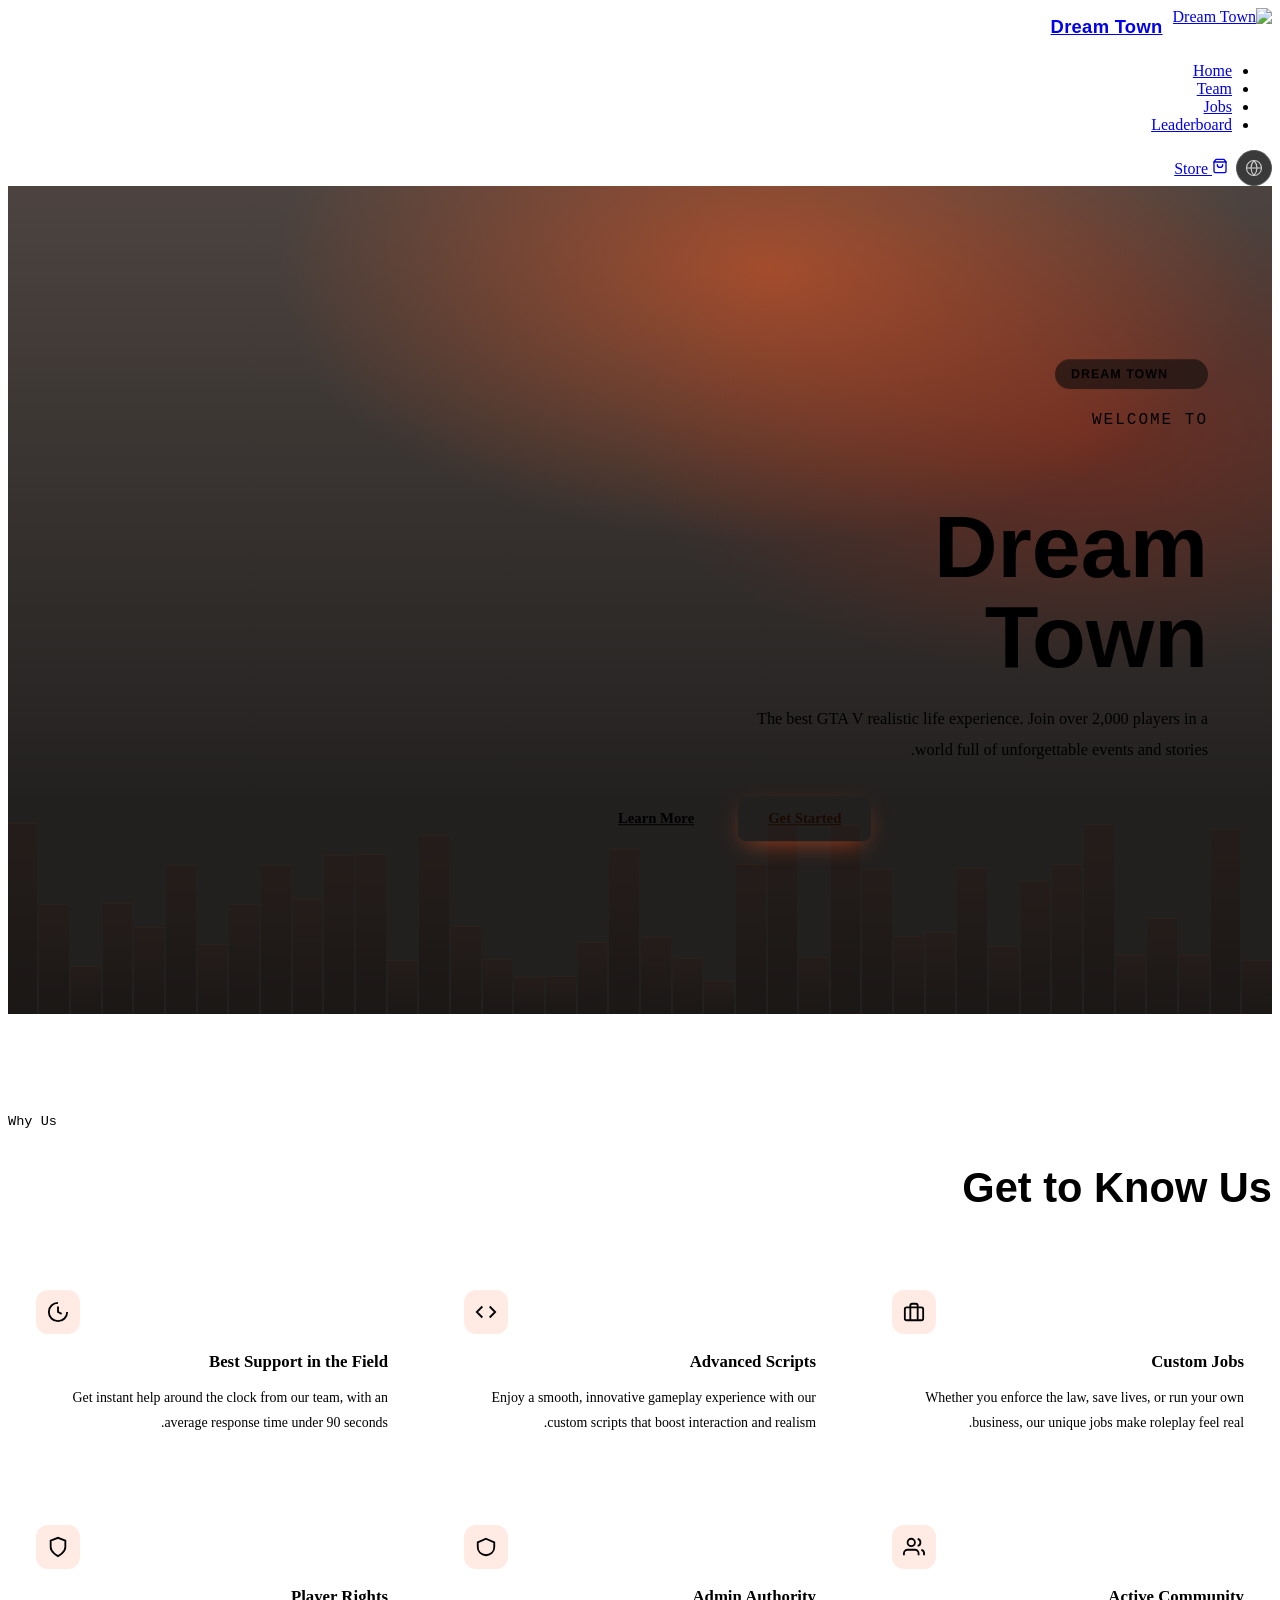
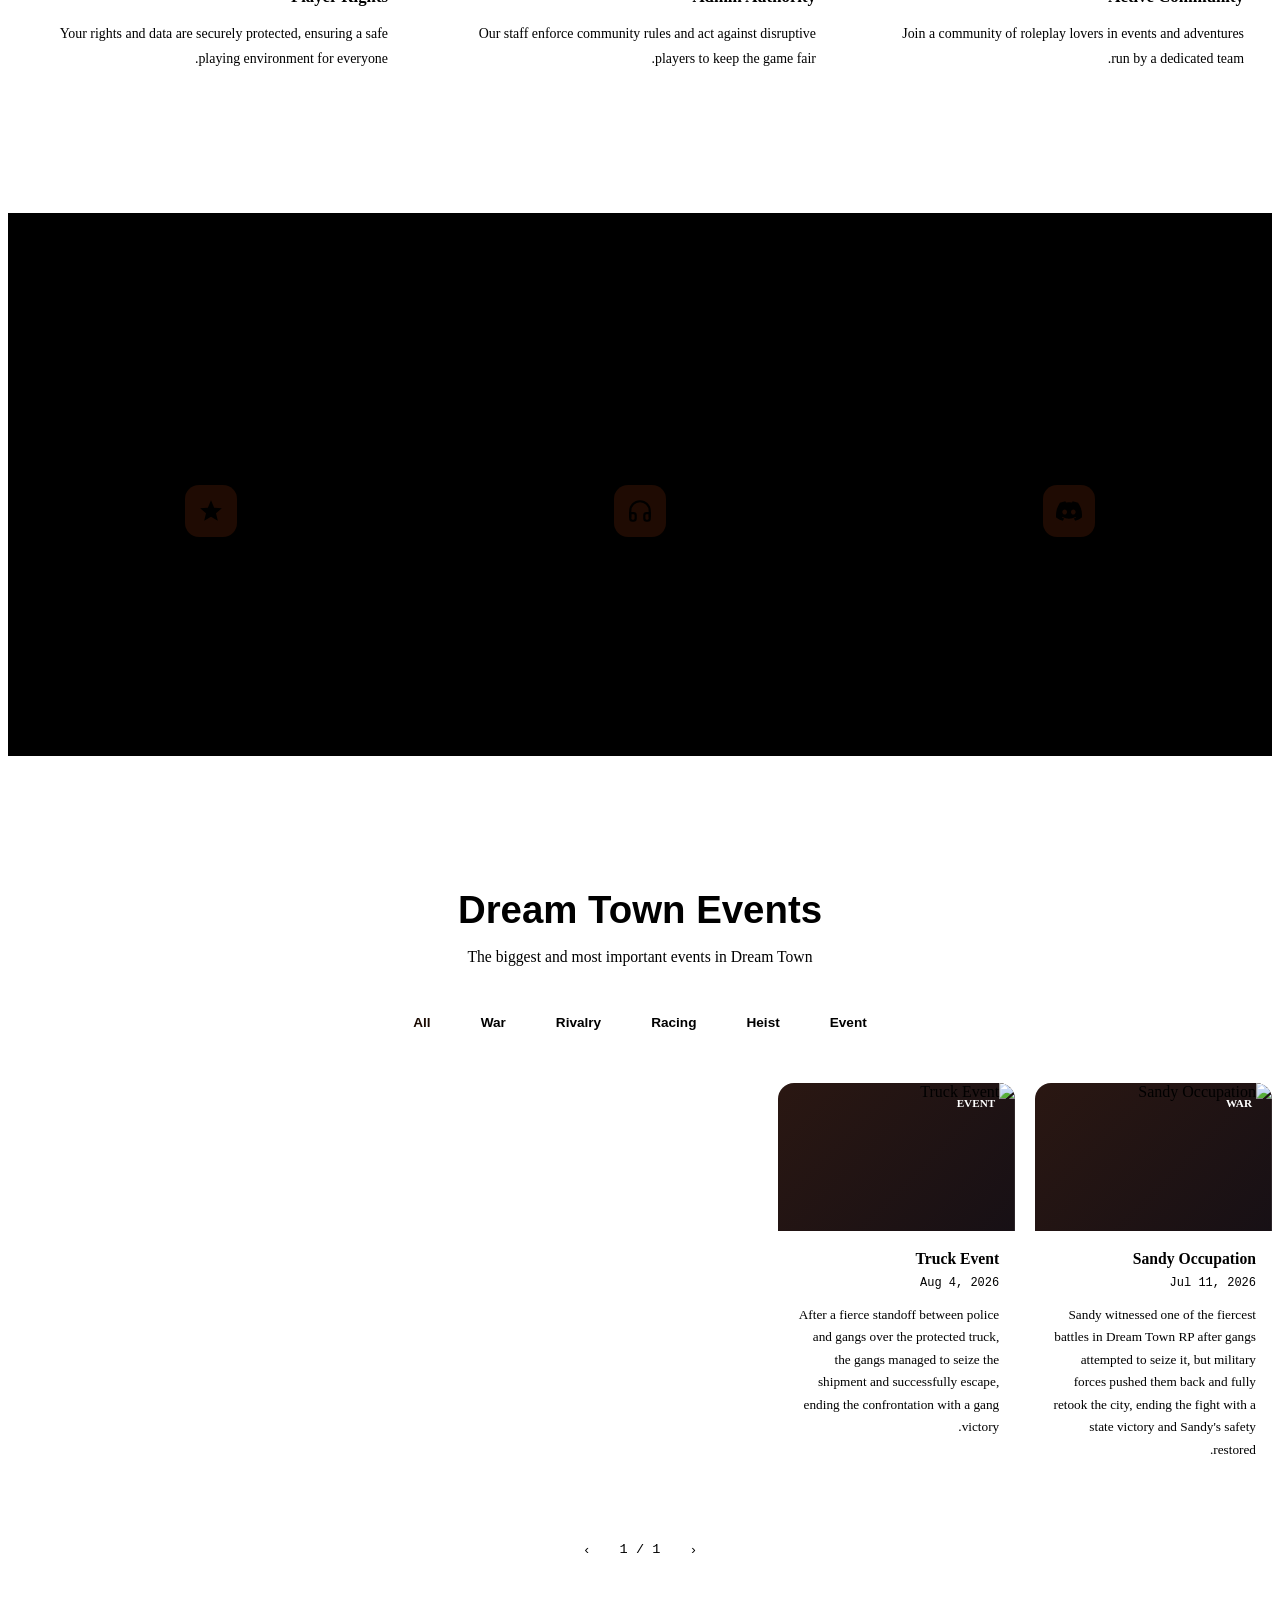
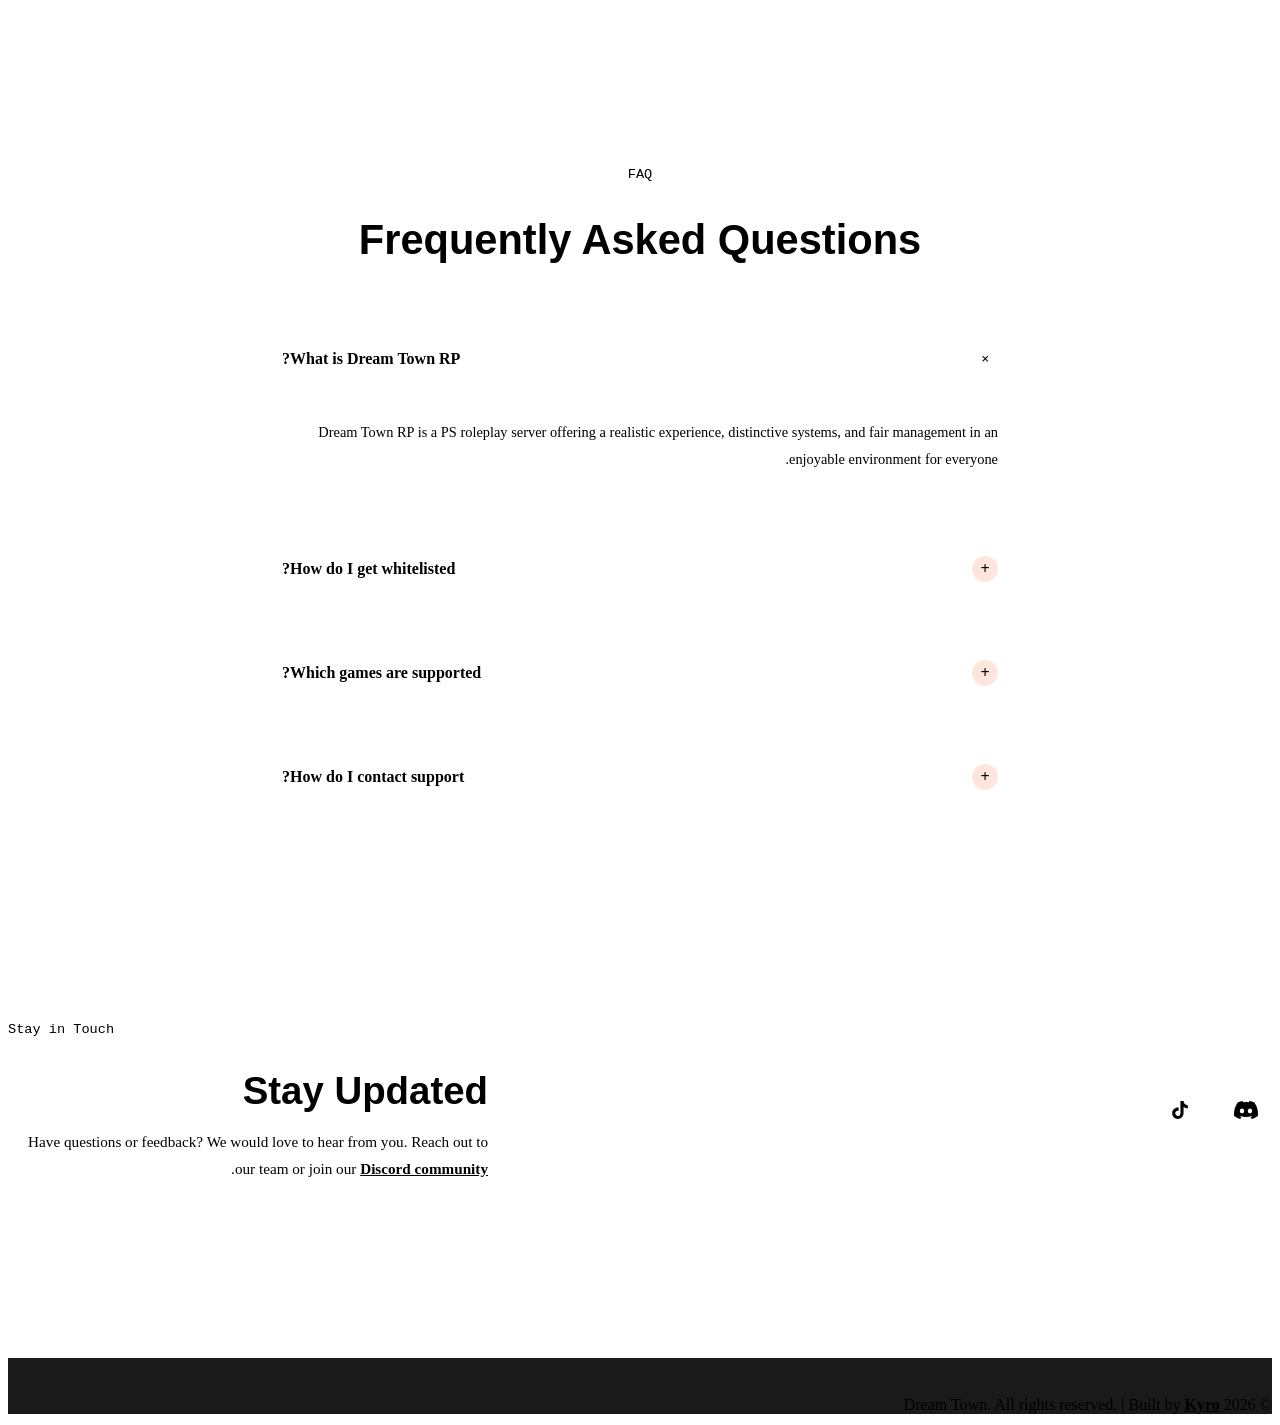
==== index.html @ d0bf4d75 "Update index.html" ====
<!DOCTYPE html>
<html lang="ar" dir="rtl">
<head>
<meta charset="UTF-8">
<meta name="viewport" content="width=device-width, initial-scale=1.0">
<title>Dream Town | دريم تاون</title>
<link rel="stylesheet" href="style.css">
<script src="lang.js" defer></script>
<style>
  /* hero */
  .hero{
    position:relative; min-height:92vh; overflow:hidden;
  }
  .hero-bg{
    position:absolute; inset:0; z-index:0;
    background:
      radial-gradient(ellipse 65% 55% at 60% 10%, rgba(255,90,31,0.5), transparent 60%),
      radial-gradient(ellipse 55% 45% at 85% 30%, rgba(179,34,10,0.4), transparent 65%),
      linear-gradient(180deg, rgba(26,15,10,0.78) 0%, rgba(10,8,7,0.9) 75%),
      url('https://files.catbox.moe/hsd6vq.jpeg');
    background-size:cover;
    background-position:center;
  }
  .hero-bg::after{
    content:''; position:absolute; inset:0;
    background:linear-gradient(180deg, transparent 35%, var(--void) 96%);
  }
  .skyline{
    position:absolute; bottom:0; left:0; right:0; height:220px; z-index:0;
    display:flex; align-items:flex-end; gap:2px; opacity:0.35;
  }
  .skyline i{
    display:block; width:30px;
    background:linear-gradient(180deg, #2a1712, #0e0906);
    border-top:1px solid rgba(255,140,66,0.2);
  }
  .navcta{display:flex; gap:8px; align-items:center; flex-shrink:0;}
  .icon-btn{
    width:34px; height:34px; border-radius:50%; border:1px solid #555;
    display:flex; align-items:center; justify-content:center; color:#ccc;
    background:#3a3a3a; flex-shrink:0;
  }
  .icon-btn svg{width:18px; height:18px;}
  .store-btn{white-space:nowrap; flex-shrink:0;}
  .store-btn svg{width:16px; height:16px;}


  .logo-img{display:flex; align-items:center; gap:10px;}
  .logo-img img{height:38px; width:auto; display:block;}
  .logo-text{
    font-family:'Baloo Bhaijaan 2', sans-serif; font-weight:800;
    font-size:1.15rem; color:var(--paper); letter-spacing:.3px; white-space:nowrap;
  }

  .hero .wrap{
    position:absolute; top:50%; left:0; right:0;
    transform:translateY(-50%);
    max-width:100%; margin:0;
    padding-right:5vw; padding-left:28px;
    z-index:2;
  }
  .hero-content{
    max-width:620px;
    text-align:right; margin-left:auto;
  }
  .hero-pill{
    display:inline-flex; align-items:center; gap:8px;
    background:rgba(23,18,16,0.7); border:1px solid var(--line); border-radius:999px;
    padding:7px 16px; margin-bottom:22px; backdrop-filter:blur(6px);
  }
  .hero-pill img{width:16px; height:16px; display:block;}
  .hero-pill span{
    font-family:'Baloo Bhaijaan 2', sans-serif; font-weight:800; font-size:.78rem;
    letter-spacing:1px; color:var(--paper);
  }
  .hero-welcome{
    font-family:'IBM Plex Mono', monospace; font-size:1rem; letter-spacing:2px;
    color:var(--mist); margin-bottom:8px; text-transform:uppercase;
  }
  .hero-title{
    font-family:'Baloo Bhaijaan 2', sans-serif; font-weight:800;
    font-size:clamp(3rem, 7vw, 5.5rem); line-height:1.02; margin-bottom:22px;
    color:var(--paper);
  }
  .hero-title span{color:var(--ember); display:block;}
  .subtitle{font-size:1.02rem; color:var(--mist); line-height:1.9; margin-bottom:30px; max-width:480px; margin-left:auto;}
  .hero-btns{display:flex; gap:14px; justify-content:flex-end;}
  .hero-btn-primary{
    background:var(--ember); color:#1a0a02; font-weight:800; font-size:.92rem;
    padding:14px 30px; border-radius:8px; transition:transform .2s, box-shadow .2s;
    box-shadow:0 8px 24px -8px rgba(255,90,31,0.6);
  }
  .hero-btn-primary:hover{transform:translateY(-2px);}
  .hero-btn-outline{
    border:1px solid var(--line); color:var(--paper); font-weight:700; font-size:.92rem;
    padding:14px 30px; border-radius:8px; transition:all .2s;
  }
  .hero-btn-outline:hover{border-color:var(--ember); color:var(--ember);}

  /* about us section */
  .about-section{padding:100px 0;}
  .about-eyebrow{
    display:flex; align-items:center; gap:10px; justify-content:flex-end;
    color:var(--ember); font-family:'IBM Plex Mono', monospace; font-size:.85rem;
    margin-bottom:14px;
  }
  .about-eyebrow::before{
    content:''; width:24px; height:1px; background:var(--ember);
  }
  .about-section h2{
    font-family:'Baloo Bhaijaan 2', sans-serif; font-weight:700;
    font-size:clamp(2rem, 4vw, 2.6rem); text-align:right; margin-bottom:50px;
  }
  .about-grid{
    display:grid; grid-template-columns:repeat(3, 1fr); gap:20px;
  }
  .about-card{
    background:var(--deep); border:1px solid var(--line); border-radius:16px;
    padding:28px; text-align:right; transition:transform .25s, border-color .25s;
  }
  .about-card:hover{transform:translateY(-6px); border-color:var(--ember);}
  .about-icon{
    width:44px; height:44px; border-radius:12px;
    background:rgba(255,90,31,0.12); color:var(--ember);
    display:flex; align-items:center; justify-content:center;
    margin-bottom:18px; margin-right:auto;
  }
  .about-icon svg{width:22px; height:22px;}
  .about-card h3{font-size:1.05rem; font-weight:700; margin-bottom:10px;}
  .about-card p{color:var(--mist); font-size:.87rem; line-height:1.8;}

  /* community section */
  .community-section{
    background:#000;
    padding:100px 0;
    text-align:center;
  }
  .community-section h2{
    font-family:'Baloo Bhaijaan 2', sans-serif; font-weight:700;
    font-size:clamp(1.8rem, 3.5vw, 2.4rem); margin-bottom:60px;
  }
  .community-grid{
    display:grid; grid-template-columns:repeat(3, 1fr); gap:24px;
  }
  .community-card{
    background:var(--deep); border:1px solid var(--line); border-radius:20px;
    padding:36px 24px; transition:transform .25s, border-color .25s;
  }
  .community-card:hover{transform:translateY(-6px); border-color:var(--ember);}
  .community-icon{
    width:52px; height:52px; margin:0 auto 18px;
    display:flex; align-items:center; justify-content:center;
    border-radius:14px; background:rgba(255,90,31,0.12);
    color:var(--ember);
  }
  .community-icon svg{width:26px; height:26px;}
  .community-num{
    font-family:'Baloo Bhaijaan 2', sans-serif; font-weight:800;
    font-size:2.2rem; color:var(--paper); margin-bottom:8px;
  }
  .community-label{color:var(--mist); font-size:.92rem;}

  /* events section */
  .events-section{padding:100px 0;}
  .events-head{text-align:center; max-width:600px; margin:0 auto 40px;}
  .events-head h2{
    font-family:'Baloo Bhaijaan 2', sans-serif; font-weight:700;
    font-size:clamp(1.8rem, 3.5vw, 2.4rem); margin-bottom:12px;
  }
  .events-head p{color:var(--mist); font-size:.98rem;}

  .filter-tabs{
    display:flex; justify-content:center; gap:10px; flex-wrap:wrap;
    margin-bottom:44px;
  }
  .filter-tab{
    padding:9px 20px; border-radius:999px; border:1px solid var(--line);
    background:transparent; color:var(--mist); font-size:.85rem; font-weight:600;
    cursor:pointer; transition:all .2s; font-family:'Tajawal',sans-serif;
  }
  .filter-tab:hover{border-color:var(--ember); color:var(--paper);}
  .filter-tab.active{
    background:linear-gradient(135deg,var(--ember),var(--gold));
    color:#1a0a02; border-color:transparent;
  }

  .events-grid{
    display:grid; grid-template-columns:repeat(auto-fill, minmax(220px,1fr));
    gap:20px;
  }
  .event-card{
    background:var(--deep); border:1px solid var(--line); border-radius:16px;
    overflow:hidden; transition:transform .25s, border-color .25s;
  }
  .event-card:hover{transform:translateY(-6px); border-color:var(--ember);}
  .event-media{
    position:relative; aspect-ratio:16/10;
    background:linear-gradient(135deg,#2a1712,#171015);
    background-size:cover; background-position:center;
    display:flex; align-items:center; justify-content:center;
    overflow:hidden;
  }
  .event-media img{width:100%; height:100%; object-fit:cover; display:block;}
  .event-media svg{width:42px; height:42px; color:rgba(255,140,66,0.5);}
  .event-badge{
    position:absolute; top:10px; right:10px; z-index:2;
    background:var(--ember); color:#fff; font-size:.7rem; font-weight:700;
    padding:4px 10px; border-radius:6px; text-transform:uppercase;
  }
  .event-body{padding:16px 16px 18px;}
  .event-title{font-size:.98rem; font-weight:700; margin-bottom:6px; line-height:1.5;}
  .event-date{
    font-family:'IBM Plex Mono', monospace; font-size:.75rem;
    color:var(--gold); margin-bottom:10px; display:block;
  }
  .event-desc{
    color:var(--mist); font-size:.83rem; line-height:1.7;
  }

  .events-pagination{
    display:flex; justify-content:center; align-items:center; gap:16px;
    margin-top:40px; color:var(--mist); font-family:'IBM Plex Mono',monospace; font-size:.85rem;
  }
  .page-btn{
    width:34px; height:34px; border-radius:50%; border:1px solid var(--line);
    background:transparent; color:var(--paper); cursor:pointer;
    display:flex; align-items:center; justify-content:center; transition:all .2s;
  }
  .page-btn:hover{border-color:var(--ember); color:var(--ember);}
  .page-btn:disabled{opacity:.35; cursor:default;}

  /* faq section */
  .faq-section{padding:100px 0;}
  .faq-head{text-align:center; margin-bottom:50px;}
  .faq-eyebrow{
    display:flex; align-items:center; gap:10px; justify-content:center;
    color:var(--ember); font-family:'IBM Plex Mono', monospace; font-size:.85rem;
    margin-bottom:14px;
  }
  .faq-eyebrow::before, .faq-eyebrow::after{
    content:''; width:24px; height:1px; background:var(--ember);
  }
  .faq-head h2{
    font-family:'Baloo Bhaijaan 2', sans-serif; font-weight:700;
    font-size:clamp(2rem, 4vw, 2.6rem);
  }
  .faq-list{max-width:760px; margin:0 auto; display:flex; flex-direction:column; gap:14px;}
  .faq-item{
    background:var(--deep); border:1px solid var(--line); border-radius:14px;
    overflow:hidden; transition:border-color .25s;
  }
  .faq-item.open{border-color:var(--ember);}
  .faq-question{
    display:flex; align-items:center; justify-content:space-between; gap:16px;
    padding:20px 22px; cursor:pointer; user-select:none;
  }
  .faq-question h3{font-size:1rem; font-weight:700; color:var(--paper);}
  .faq-toggle{
    width:26px; height:26px; border-radius:50%; flex-shrink:0;
    background:rgba(255,90,31,0.15); color:var(--ember);
    display:flex; align-items:center; justify-content:center;
    font-size:1rem; font-weight:700; transition:transform .25s, background .25s;
  }
  .faq-item.open .faq-toggle{background:var(--ember); color:#1a0a02; transform:rotate(45deg);}
  .faq-answer{
    max-height:0; overflow:hidden; transition:max-height .3s ease, padding .3s ease;
    padding:0 22px;
  }
  .faq-item.open .faq-answer{max-height:200px; padding:0 22px 22px;}
  .faq-answer p{color:var(--mist); font-size:.9rem; line-height:1.9;}

  /* stay updated section */
  .stay-section{padding:100px 0;}
  .stay-grid{
    display:flex; justify-content:space-between; align-items:center;
    gap:40px; flex-wrap:wrap;
  }
  .stay-icons{display:flex; gap:14px;}
  .stay-icons a{
    width:52px; height:52px; border-radius:14px; border:1px solid var(--line);
    background:var(--deep); display:flex; align-items:center; justify-content:center;
    color:var(--mist); transition:all .2s;
  }
  .stay-icons a:hover{border-color:var(--ember); color:var(--ember); background:rgba(255,90,31,0.08);}
  .stay-icons svg{width:24px; height:24px;}
  .stay-text{text-align:right; max-width:480px;}
  .stay-eyebrow{
    display:flex; align-items:center; gap:10px; justify-content:flex-end;
    color:var(--ember); font-family:'IBM Plex Mono', monospace; font-size:.85rem;
    margin-bottom:14px;
  }
  .stay-eyebrow::before{content:''; width:24px; height:1px; background:var(--ember);}
  .stay-text h2{
    font-family:'Baloo Bhaijaan 2', sans-serif; font-weight:700;
    font-size:clamp(1.9rem, 3.5vw, 2.4rem); margin-bottom:14px;
  }
  .stay-text p{color:var(--mist); font-size:.95rem; line-height:1.8;}
  .stay-text p a{color:var(--ember); font-weight:700;}

  /* footer override */
  footer{
    background:#1a1a1a;
    border-top:3px solid var(--ember);
    margin-top:60px;
  }
  .footer-top{justify-content:center;}

  @media (max-width:860px){
    .hero{min-height:80vh;}
    .hero-bg{background-position:center 25%; background-size:cover;}
    .hero .wrap{position:static; top:auto; transform:none; padding:130px 28px 40px;}
    .hero-content{text-align:center; margin:0 auto;}
    .hero-pill{margin-left:auto; margin-right:auto;}
    .hero-btns{justify-content:center; flex-wrap:wrap;}
    .subtitle{margin:0 auto 24px;}
    .about-grid{grid-template-columns:1fr;}
    .about-eyebrow, .about-section h2{justify-content:center; text-align:center;}
    .community-grid{grid-template-columns:1fr;}
    .events-grid{grid-template-columns:1fr 1fr;}
    .stay-grid{flex-direction:column-reverse; text-align:center;}
    .stay-text{text-align:center; max-width:100%;}
    .stay-eyebrow{justify-content:center;}
  }
</style>
</head>
<body>

<header>
  <nav>
    <a href="index.html" class="logo-img">
      <img src="https://files.catbox.moe/7yhvol.webp" alt="Dream Town" referrerpolicy="no-referrer">
      <span class="logo-text">Dream Town</span>
    </a>
    <ul class="navlinks">
      <li><a href="index.html" class="active" data-en="Home" data-ar="الرئيسية">Home</a></li>
      <li><a href="team.html" data-en="Team" data-ar="الفريق">Team</a></li>
      <li><a href="jobs.html" data-en="Jobs" data-ar="الوظائف">Jobs</a></li>
      <li><a href="leaderboard.html" data-en="Leaderboard" data-ar="المتصدرين">Leaderboard</a></li>
    </ul>
    <div class="navcta">
      <a class="icon-btn lang-toggle" href="#" aria-label="Language">
        <svg viewBox="0 0 24 24" fill="none" stroke="currentColor" stroke-width="1.5"><circle cx="12" cy="12" r="10"/><path d="M2 12h20"/><path d="M12 2a15.3 15.3 0 0 1 4 10 15.3 15.3 0 0 1-4 10 15.3 15.3 0 0 1-4-10 15.3 15.3 0 0 1 4-10Z"/></svg>
      </a>
      <a href="#" class="btn btn-primary store-btn">
        <svg viewBox="0 0 24 24" fill="none" stroke="currentColor" stroke-width="2" stroke-linecap="round" stroke-linejoin="round"><path d="M6 2 3 6v14a2 2 0 0 0 2 2h14a2 2 0 0 0 2-2V6l-3-4Z"/><path d="M3 6h18"/><path d="M16 10a4 4 0 0 1-8 0"/></svg>
        <span data-en="Store" data-ar="المتجر">Store</span>
      </a>
    </div>
  </nav>
</header>

<main>

  <!-- HERO -->
  <section class="hero">
    <div class="hero-bg"></div>
    <div class="skyline" id="skyline"></div>

    <div class="wrap">
      <div class="hero-content">

        <div class="hero-pill">
          <img src="https://files.catbox.moe/7yhvol.webp" alt="" referrerpolicy="no-referrer">
          <span>DREAM TOWN</span>
        </div>

        <div class="hero-welcome" data-en="Welcome to" data-ar="مرحباً بكم في">Welcome to</div>
        <h1 class="hero-title">Dream <span>Town</span></h1>

        <p class="subtitle" data-en="The best GTA V realistic life experience. Join over 2,000 players in a world full of unforgettable events and stories." data-ar="أفضل تجربة حياة واقعية GTA V، انضم لأكثر من 2000 لاعب في عالم مليء بالأحداث والقصص التي لا تُنسى.">The best GTA V realistic life experience. Join over 2,000 players in a world full of unforgettable events and stories.</p>

        <div class="hero-btns">
          <a href="https://discord.gg/dt-1" target="_blank" rel="noopener" class="hero-btn-primary" data-en="Get Started" data-ar="ابدأ الآن">Get Started</a>
          <a href="#about-us" class="hero-btn-outline" data-en="Learn More" data-ar="اعرف أكثر">Learn More</a>
        </div>
      </div>
    </div>
  </section>

  <!-- ABOUT US -->
  <section class="about-section" id="about-us">
    <div class="wrap">
      <div class="about-eyebrow" data-en="Why Us" data-ar="لماذا نحن">Why Us</div>
      <h2 data-en="Get to Know Us" data-ar="تعرف علينا">Get to Know Us</h2>

      <div class="about-grid">

        <div class="about-card">
          <div class="about-icon">
            <svg viewBox="0 0 24 24" fill="none" stroke="currentColor" stroke-width="2"><rect x="2" y="7" width="20" height="14" rx="2"/><path d="M16 21V5a2 2 0 0 0-2-2h-4a2 2 0 0 0-2 2v16"/></svg>
          </div>
          <h3 data-en="Custom Jobs" data-ar="وظائف مخصصة">Custom Jobs</h3>
          <p data-en="Whether you enforce the law, save lives, or run your own business, our unique jobs make roleplay feel real." data-ar="سواء كنت تطبق القانون أو تدير الأرواح أو تنفذ عملك، وظائفنا الفريدة تجعل لعب الأدوار حقيقيًا.">Whether you enforce the law, save lives, or run your own business, our unique jobs make roleplay feel real.</p>
        </div>

        <div class="about-card">
          <div class="about-icon">
            <svg viewBox="0 0 24 24" fill="none" stroke="currentColor" stroke-width="2"><polyline points="16 18 22 12 16 6"/><polyline points="8 6 2 12 8 18"/></svg>
          </div>
          <h3 data-en="Advanced Scripts" data-ar="سكربتات متقدمة">Advanced Scripts</h3>
          <p data-en="Enjoy a smooth, innovative gameplay experience with our custom scripts that boost interaction and realism." data-ar="استمتع بتجربة لعب سلسة ومبتكرة مع سكربتاتنا المخصصة التي تعزز التفاعل والواقعية.">Enjoy a smooth, innovative gameplay experience with our custom scripts that boost interaction and realism.</p>
        </div>

        <div class="about-card">
          <div class="about-icon">
            <svg viewBox="0 0 24 24" fill="none" stroke="currentColor" stroke-width="2"><path d="M12 2a10 10 0 1 0 10 10"/><path d="M12 6v6l4 2"/></svg>
          </div>
          <h3 data-en="Best Support in the Field" data-ar="أفضل دعم في المجال">Best Support in the Field</h3>
          <p data-en="Get instant help around the clock from our team, with an average response time under 90 seconds." data-ar="احصل على مساعدة فورية على مدار الساعة من فريقنا، مع استجابة خلال 90 ثانية.">Get instant help around the clock from our team, with an average response time under 90 seconds.</p>
        </div>

        <div class="about-card">
          <div class="about-icon">
            <svg viewBox="0 0 24 24" fill="none" stroke="currentColor" stroke-width="2"><path d="M17 21v-2a4 4 0 0 0-4-4H5a4 4 0 0 0-4 4v2"/><circle cx="9" cy="7" r="4"/><path d="M23 21v-2a4 4 0 0 0-3-3.87"/><path d="M16 3.13a4 4 0 0 1 0 7.75"/></svg>
          </div>
          <h3 data-en="Active Community" data-ar="مجتمع نشط">Active Community</h3>
          <p data-en="Join a community of roleplay lovers in events and adventures run by a dedicated team." data-ar="انضم لمجتمع من عشاق لعب الأدوار في فعاليات ومغامرات يديرها فريق متخصص.">Join a community of roleplay lovers in events and adventures run by a dedicated team.</p>
        </div>

        <div class="about-card">
          <div class="about-icon">
            <svg viewBox="0 0 24 24" fill="none" stroke="currentColor" stroke-width="2"><path d="M12 3l9 4v5c0 5-3.5 8.5-9 9-5.5-.5-9-4-9-9V7l9-4z"/></svg>
          </div>
          <h3 data-en="Admin Authority" data-ar="صلاحيات الإدارة">Admin Authority</h3>
          <p data-en="Our staff enforce community rules and act against disruptive players to keep the game fair." data-ar="يطبق المشرفون قواعد المجتمع ويحاربون اللاعبين المخلين لضمان بيئة لعب عادلة.">Our staff enforce community rules and act against disruptive players to keep the game fair.</p>
        </div>

        <div class="about-card">
          <div class="about-icon">
            <svg viewBox="0 0 24 24" fill="none" stroke="currentColor" stroke-width="2"><path d="M12 22s8-4 8-10V5l-8-3-8 3v7c0 6 8 10 8 10z"/></svg>
          </div>
          <h3 data-en="Player Rights" data-ar="حقوق اللاعبين">Player Rights</h3>
          <p data-en="Your rights and data are securely protected, ensuring a safe playing environment for everyone." data-ar="حقوقك ومعلوماتك محفوظة بشكل آمن، مما يضمن بيئة لعب آمنة للجميع.">Your rights and data are securely protected, ensuring a safe playing environment for everyone.</p>
        </div>

      </div>
    </div>
  </section>

  <!-- COMMUNITY -->
  <section class="community-section">
    <div class="wrap">
      <h2 data-en="Community" data-ar="المجتمع">Community</h2>
      <div class="community-grid">

        <div class="community-card">
          <div class="community-icon">
            <svg viewBox="0 0 127.14 96.36" fill="currentColor"><path d="M107.7,8.07A105.15,105.15,0,0,0,81.47,0a72.06,72.06,0,0,0-3.36,6.83A97.68,97.68,0,0,0,49,6.83,72.37,72.37,0,0,0,45.64,0,105.89,105.89,0,0,0,19.39,8.09C2.79,32.65-1.71,56.6.54,80.21a105.73,105.73,0,0,0,32.17,16.15,77.7,77.7,0,0,0,6.89-11.11,68.42,68.42,0,0,1-10.85-5.18c.91-.66,1.8-1.34,2.66-2a75.57,75.57,0,0,0,64.32,0c.87.71,1.76,1.39,2.66,2a68.68,68.68,0,0,1-10.87,5.19,77,77,0,0,0,6.89,11.1,105.25,105.25,0,0,0,32.19-16.14C129.24,52.24,122.9,28.61,107.7,8.07ZM42.45,65.69C36.18,65.69,31,60,31,53s5-12.74,11.43-12.74S54,46,53.89,53,48.84,65.69,42.45,65.69Zm42.24,0C78.41,65.69,73.25,60,73.25,53s5-12.74,11.44-12.74S96.23,46,96.12,53,91.08,65.69,84.69,65.69Z"/></svg>
          </div>
          <div class="community-num">2,341</div>
          <div class="community-label" data-en="Discord Members" data-ar="أعضاء ديسكورد">Discord Members</div>
        </div>

        <div class="community-card">
          <div class="community-icon">
            <svg viewBox="0 0 24 24" fill="none" stroke="currentColor" stroke-width="2"><path d="M3 18v-6a9 9 0 0 1 18 0v6"/><path d="M21 19a2 2 0 0 1-2 2h-1a2 2 0 0 1-2-2v-3a2 2 0 0 1 2-2h3zM3 19a2 2 0 0 0 2 2h1a2 2 0 0 0 2-2v-3a2 2 0 0 0-2-2H3z"/></svg>
          </div>
          <div class="community-num">24/7</div>
          <div class="community-label" data-en="Support" data-ar="دعم فني">Support</div>
        </div>

        <div class="community-card">
          <div class="community-icon">
            <svg viewBox="0 0 24 24" fill="currentColor"><path d="M12 2l2.9 6.9 7.1.6-5.4 4.6 1.7 7-6.3-3.9-6.3 3.9 1.7-7L2 9.5l7.1-.6L12 2z"/></svg>
          </div>
          <div class="community-num">+40</div>
          <div class="community-label" data-en="Features" data-ar="ميزة">Features</div>
        </div>

      </div>
    </div>
  </section>

  <!-- EVENTS -->
  <section class="events-section">
    <div class="wrap">

      <div class="events-head">
        <h2 data-en="Dream Town Events" data-ar="أحداث بلدة الأحلام">Dream Town Events</h2>
        <p data-en="The biggest and most important events in Dream Town" data-ar="أهم الأحداث و أكبرها في بلدة الأحلام">The biggest and most important events in Dream Town</p>
      </div>

      <div class="filter-tabs">
        <button class="filter-tab" data-filter="event">Event</button>
        <button class="filter-tab" data-filter="heist">Heist</button>
        <button class="filter-tab" data-filter="racing">Racing</button>
        <button class="filter-tab" data-filter="rivalry">Rivalry</button>
        <button class="filter-tab" data-filter="war">War</button>
        <button class="filter-tab active" data-filter="all" data-en="All" data-ar="الكل">All</button>
      </div>

      <div class="events-grid" id="eventsGrid">

        <!-- حدث: احتلال ساندي -->
        <div class="event-card" data-category="war">
          <div class="event-media">
            <span class="event-badge">War</span>
            <img src="https://files.catbox.moe/t46nv7.jpeg" alt="Sandy Occupation" referrerpolicy="no-referrer">
          </div>
          <div class="event-body">
            <div class="event-title" data-en="Sandy Occupation" data-ar="احتلال ساندي">Sandy Occupation</div>
            <span class="event-date">Jul 11, 2026</span>
            <p class="event-desc" data-en="Sandy witnessed one of the fiercest battles in Dream Town RP after gangs attempted to seize it, but military forces pushed them back and fully retook the city, ending the fight with a state victory and Sandy's safety restored." data-ar="شهدت ساندي واحدة من أقوى المعارك في دريم تاون RP بعد محاولة العصابات احتلالها، لكن قوات العسكر تصدت لهم وتمكنت من استعادة المدينة بالكامل، لتنتهي المعركة بانتصار الدولة وعودة الأمن إلى ساندي.">Sandy witnessed one of the fiercest battles in Dream Town RP after gangs attempted to seize it, but military forces pushed them back and fully retook the city, ending the fight with a state victory and Sandy's safety restored.</p>
          </div>
        </div>

        <!-- حدث: Truck Event -->
        <div class="event-card" data-category="event">
          <div class="event-media">
            <span class="event-badge">Event</span>
            <img src="https://files.catbox.moe/4ipo7n.jpeg" alt="Truck Event" referrerpolicy="no-referrer">
          </div>
          <div class="event-body">
            <div class="event-title">Truck Event</div>
            <span class="event-date">Aug 4, 2026</span>
            <p class="event-desc" data-en="After a fierce standoff between police and gangs over the protected truck, the gangs managed to seize the shipment and successfully escape, ending the confrontation with a gang victory." data-ar="بعد مواجهة قوية بين الشرطة والعصابات حول الشاحنة المحمية، تمكنت العصابات من السيطرة على الشحنة والنجاح في الهروب بها، لتنتهي المواجهة بانتصار العصابات.">After a fierce standoff between police and gangs over the protected truck, the gangs managed to seize the shipment and successfully escape, ending the confrontation with a gang victory.</p>
          </div>
        </div>

      </div>

      <div class="events-pagination">
        <button class="page-btn" id="prevPage">‹</button>
        <span id="pageLabel">1 / 1</span>
        <button class="page-btn" id="nextPage">›</button>
      </div>

    </div>
  </section>

  <!-- FAQ -->
  <section class="faq-section">
    <div class="wrap">
      <div class="faq-head">
        <div class="faq-eyebrow" data-en="FAQ" data-ar="الأسئلة الشائعة">FAQ</div>
        <h2 data-en="Frequently Asked Questions" data-ar="الأسئلة الشائعة">Frequently Asked Questions</h2>
      </div>

      <div class="faq-list" id="faqList">

        <div class="faq-item open">
          <div class="faq-question">
            <span class="faq-toggle">+</span>
            <h3 data-en="What is Dream Town RP?" data-ar="ما هو Dream Town RP؟">What is Dream Town RP?</h3>
          </div>
          <div class="faq-answer">
            <p data-en="Dream Town RP is a PS roleplay server offering a realistic experience, distinctive systems, and fair management in an enjoyable environment for everyone." data-ar="Dream Town RP هو سيرفر رول بلاي على سوني يقدم تجربة واقعية، أنظمة مميزة، وإدارة عادلة في بيئة ممتعة للجميع.">Dream Town RP is a PS roleplay server offering a realistic experience, distinctive systems, and fair management in an enjoyable environment for everyone.</p>
          </div>
        </div>

        <div class="faq-item">
          <div class="faq-question">
            <span class="faq-toggle">+</span>
            <h3 data-en="How do I get whitelisted?" data-ar="كيف أحصل على القائمة البيضاء؟">How do I get whitelisted?</h3>
          </div>
          <div class="faq-answer">
            <p data-en="Join the server from the Discord icon above, go to the Room ID channel, and post your PS ID. Our team will review your request and grant access once approved." data-ar="تدخل السيرفر من علامة الديسكورد في الأعلى، ثم تذهب إلى روم ID، ثم تكتب الآيدي الخاص بك في السوني. سيراجع فريقنا طلبك ويمنحك الوصول بعد الموافقة.">Join the server from the Discord icon above, go to the Room ID channel, and post your PS ID. Our team will review your request and grant access once approved.</p>
          </div>
        </div>

        <div class="faq-item">
          <div class="faq-question">
            <span class="faq-toggle">+</span>
            <h3 data-en="Which games are supported?" data-ar="ما الألعاب المدعومة؟">Which games are supported?</h3>
          </div>
          <div class="faq-answer">
            <p data-en="We currently support GTA V (Enhanced Edition)." data-ar="ندعم حاليًا GTA V (النسخة المحسنة).">We currently support GTA V (Enhanced Edition).</p>
          </div>
        </div>

        <div class="faq-item">
          <div class="faq-question">
            <span class="faq-toggle">+</span>
            <h3 data-en="How do I contact support?" data-ar="كيف أتواصل مع الدعم؟">How do I contact support?</h3>
          </div>
          <div class="faq-answer">
            <p data-en="The fastest way to reach us is through our Discord server. Our support team is available around the clock and usually responds within 90 seconds." data-ar="أسرع طريقة للوصول إلينا هي عبر سيرفر Discord. فريق الدعم متاح على مدار الساعة ويستجيب عادة خلال 90 ثانية.">The fastest way to reach us is through our Discord server. Our support team is available around the clock and usually responds within 90 seconds.</p>
          </div>
        </div>

      </div>
    </div>
  </section>

  <!-- STAY UPDATED -->
  <section class="stay-section">
    <div class="wrap">
      <div class="stay-grid">

        <div class="stay-icons">
          <a href="https://discord.gg/dt-1" target="_blank" rel="noopener" aria-label="Discord">
            <svg viewBox="0 0 127.14 96.36" fill="currentColor"><path d="M107.7,8.07A105.15,105.15,0,0,0,81.47,0a72.06,72.06,0,0,0-3.36,6.83A97.68,97.68,0,0,0,49,6.83,72.37,72.37,0,0,0,45.64,0,105.89,105.89,0,0,0,19.39,8.09C2.79,32.65-1.71,56.6.54,80.21a105.73,105.73,0,0,0,32.17,16.15,77.7,77.7,0,0,0,6.89-11.11,68.42,68.42,0,0,1-10.85-5.18c.91-.66,1.8-1.34,2.66-2a75.57,75.57,0,0,0,64.32,0c.87.71,1.76,1.39,2.66,2a68.68,68.68,0,0,1-10.87,5.19,77,77,0,0,0,6.89,11.1,105.25,105.25,0,0,0,32.19-16.14C129.24,52.24,122.9,28.61,107.7,8.07ZM42.45,65.69C36.18,65.69,31,60,31,53s5-12.74,11.43-12.74S54,46,53.89,53,48.84,65.69,42.45,65.69Zm42.24,0C78.41,65.69,73.25,60,73.25,53s5-12.74,11.44-12.74S96.23,46,96.12,53,91.08,65.69,84.69,65.69Z"/></svg>
          </a>
          <a href="https://www.tiktok.com/@dt_rp2?_r=1&_t=ZS-988Wy7lVufl" target="_blank" rel="noopener" aria-label="TikTok">
            <svg viewBox="0 0 24 24" fill="currentColor"><path d="M16.6 5.82s.51.5 0 0A4.278 4.278 0 0 1 15.54 3h-3.09v12.4a2.592 2.592 0 0 1-2.59 2.5c-1.42 0-2.6-1.16-2.6-2.6 0-1.72 1.66-3.01 3.37-2.48V9.66c-3.45-.46-6.47 2.22-6.47 5.64 0 3.33 2.76 5.7 5.69 5.7 3.14 0 5.69-2.55 5.69-5.7V9.01a7.35 7.35 0 0 0 4.3 1.38V7.3s-1.88.09-3.24-1.48z"/></svg>
          </a>
        </div>

        <div class="stay-text">
          <div class="stay-eyebrow" data-en="Stay in Touch" data-ar="ابقَ على تواصل">Stay in Touch</div>
          <h2 data-en="Stay Updated" data-ar="ابقَ على اطلاع">Stay Updated</h2>
          <p data-en-html='Have questions or feedback? We would love to hear from you. Reach out to our team or join our <a href="https://discord.gg/dt-1" target="_blank" rel="noopener">Discord community</a>.' data-ar-html='لديك أسئلة أو ملاحظات؟ يسعدنا سماعك. تواصل مع فريقنا أو انضم إلى <a href="https://discord.gg/dt-1" target="_blank" rel="noopener">مجتمع Discord</a>.'>Have questions or feedback? We would love to hear from you. Reach out to our team or join our <a href="https://discord.gg/dt-1" target="_blank" rel="noopener">Discord community</a>.</p>
        </div>

      </div>
    </div>
  </section>

</main>

<footer>
  <div class="wrap">
    <div class="footer-top">
      <a href="index.html" class="logo-img"><img src="https://files.catbox.moe/zom6x4.webp" alt=""></a>
    </div>
    <div class="footer-bottom" data-en-html='© 2026 Dream Town. All rights reserved. | Built by <a href="https://discord.com/users/1443335432036155532" target="_blank" rel="noopener" style="color:var(--ember); font-weight:700;">Kyro</a>' data-ar-html='© 2026 Dream Town. جميع الحقوق محفوظة | تم الإنشاء بواسطة <a href="https://discord.com/users/1443335432036155532" target="_blank" rel="noopener" style="color:var(--ember); font-weight:700;">Kyro</a>'>© 2026 Dream Town. All rights reserved. | Built by <a href="https://discord.com/users/1443335432036155532" target="_blank" rel="noopener" style="color:var(--ember); font-weight:700;">Kyro</a></div>
  </div>
</footer>

<script>
  const skyline = document.getElementById('skyline');
  for(let i=0;i<40;i++){
    const bar = document.createElement('i');
    bar.style.height = (30 + Math.random()*160) + 'px';
    skyline.appendChild(bar);
  }

  // فلترة الأحداث حسب الفئة
  const filterTabs = document.querySelectorAll('.filter-tab');
  const eventCards = document.querySelectorAll('#eventsGrid .event-card');

  filterTabs.forEach(tab => {
    tab.addEventListener('click', () => {
      filterTabs.forEach(t => t.classList.remove('active'));
      tab.classList.add('active');
      const filter = tab.dataset.filter;

      eventCards.forEach(card => {
        if(filter === 'all' || card.dataset.category === filter){
          card.style.display = '';
        } else {
          card.style.display = 'none';
        }
      });
    });
  });

  // أكورديون الأسئلة الشائعة
  const faqItems = document.querySelectorAll('#faqList .faq-item');
  faqItems.forEach(item => {
    item.querySelector('.faq-question').addEventListener('click', () => {
      const isOpen = item.classList.contains('open');
      faqItems.forEach(i => i.classList.remove('open'));
      if(!isOpen) item.classList.add('open');
    });
  });
</script>

</body>
</html>
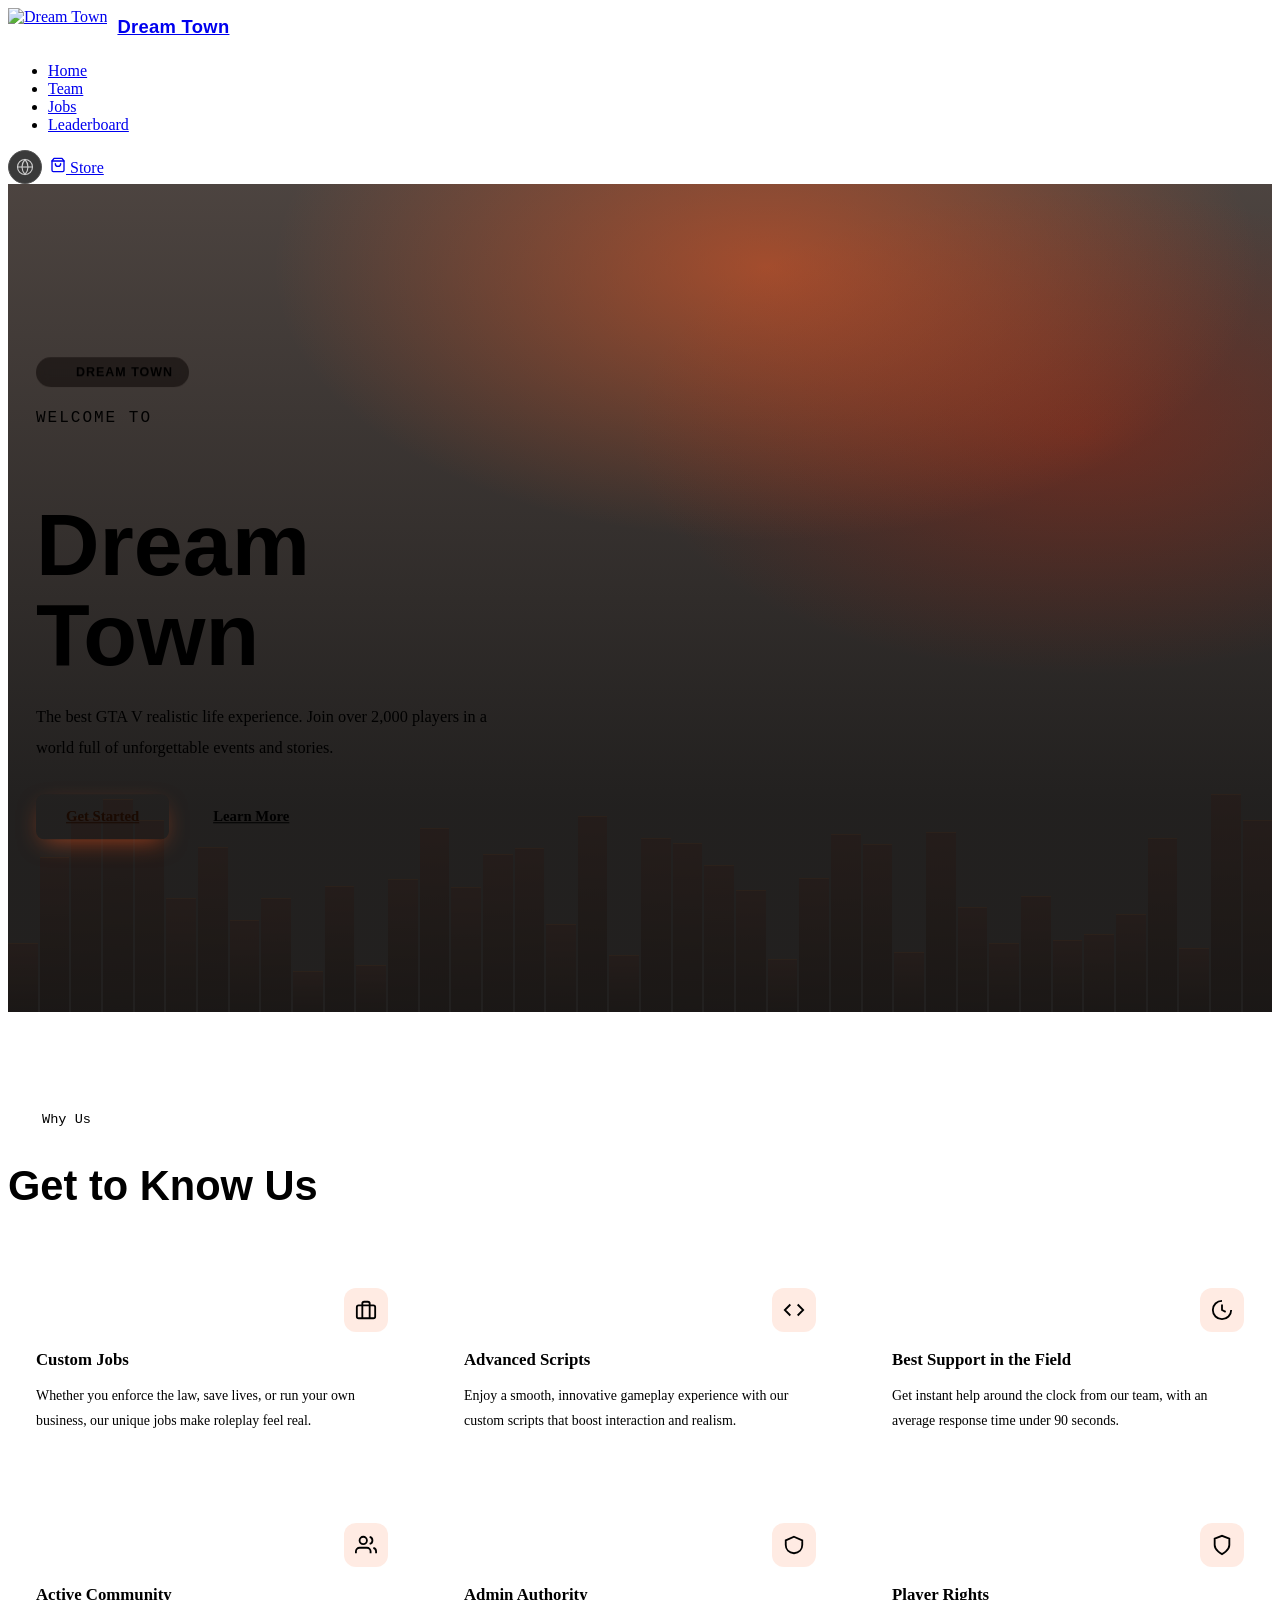
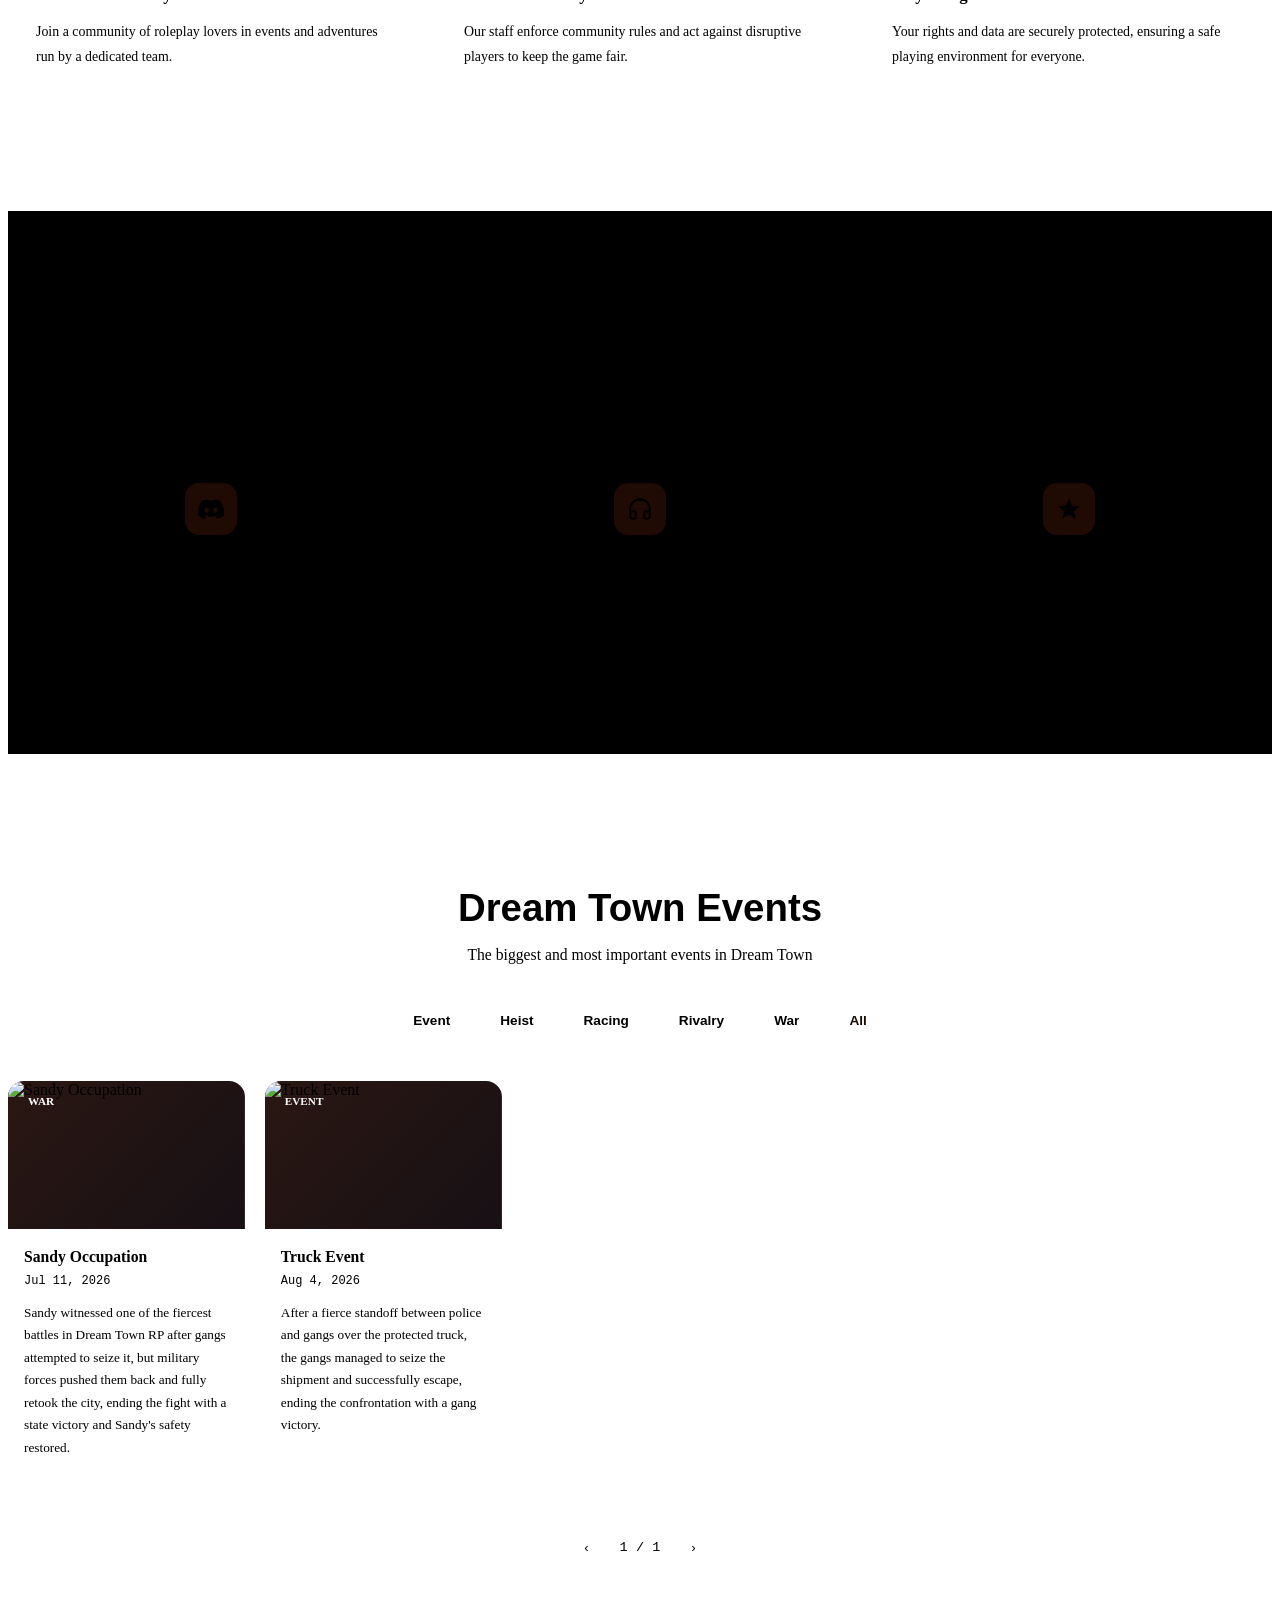
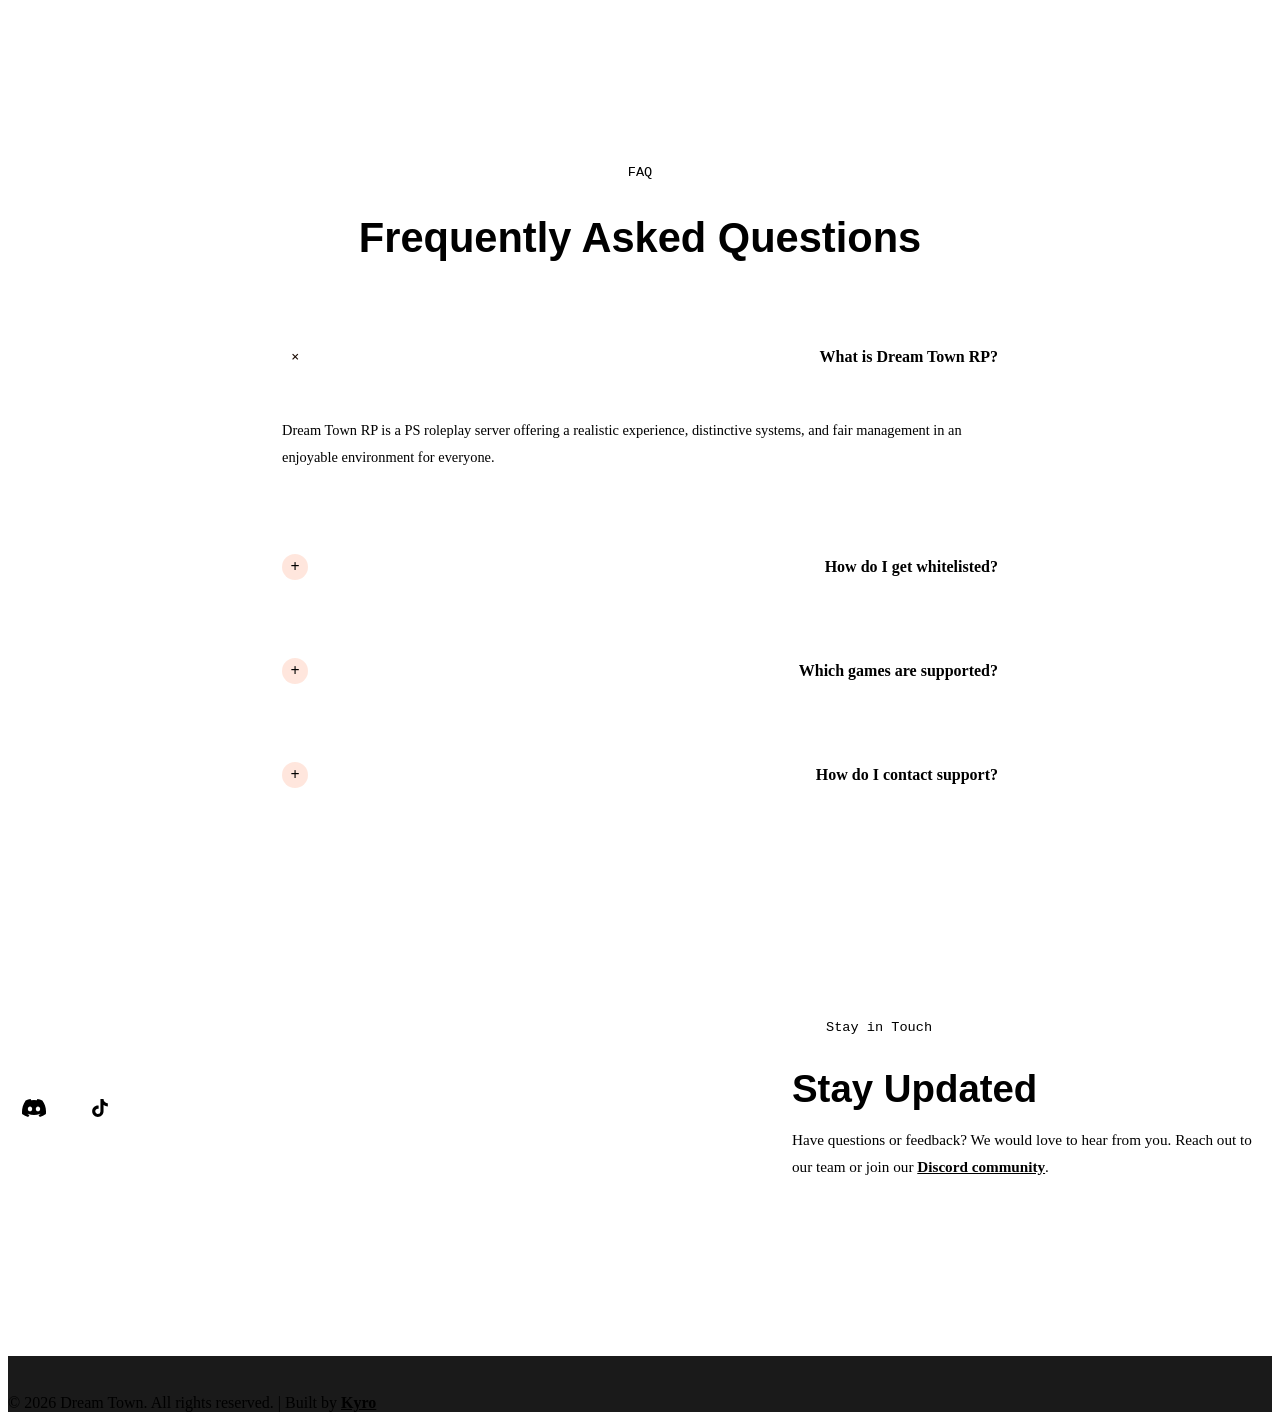
==== commit b076d73e: "Update index.html" ====
--- a/index.html
+++ b/index.html
@@ -1,5 +1,5 @@
 <!DOCTYPE html>
-<html lang="ar" dir="rtl">
+<html lang="ar" dir="rtl" data-title-en="Dream Town | RP Server" data-title-ar="Dream Town | دريم تاون">
 <head>
 <meta charset="UTF-8">
 <meta name="viewport" content="width=device-width, initial-scale=1.0">
@@ -38,7 +38,7 @@
   .icon-btn{
     width:34px; height:34px; border-radius:50%; border:1px solid #555;
     display:flex; align-items:center; justify-content:center; color:#ccc;
-    background:#3a3a3a; flex-shrink:0;
+    background:#3a3a3a; flex-shrink:0; cursor:pointer;
   }
   .icon-btn svg{width:18px; height:18px;}
   .store-btn{white-space:nowrap; flex-shrink:0;}
@@ -63,6 +63,7 @@
     max-width:620px;
     text-align:right; margin-left:auto;
   }
+  html[dir="ltr"] .hero-content{text-align:left; margin-left:0; margin-right:auto;}
   .hero-pill{
     display:inline-flex; align-items:center; gap:8px;
     background:rgba(23,18,16,0.7); border:1px solid var(--line); border-radius:999px;
@@ -84,7 +85,9 @@
   }
   .hero-title span{color:var(--ember); display:block;}
   .subtitle{font-size:1.02rem; color:var(--mist); line-height:1.9; margin-bottom:30px; max-width:480px; margin-left:auto;}
+  html[dir="ltr"] .subtitle{margin-left:0; margin-right:auto;}
   .hero-btns{display:flex; gap:14px; justify-content:flex-end;}
+  html[dir="ltr"] .hero-btns{justify-content:flex-start;}
   .hero-btn-primary{
     background:var(--ember); color:#1a0a02; font-weight:800; font-size:.92rem;
     padding:14px 30px; border-radius:8px; transition:transform .2s, box-shadow .2s;
@@ -104,6 +107,7 @@
     color:var(--ember); font-family:'IBM Plex Mono', monospace; font-size:.85rem;
     margin-bottom:14px;
   }
+  html[dir="ltr"] .about-eyebrow{justify-content:flex-start;}
   .about-eyebrow::before{
     content:''; width:24px; height:1px; background:var(--ember);
   }
@@ -111,6 +115,7 @@
     font-family:'Baloo Bhaijaan 2', sans-serif; font-weight:700;
     font-size:clamp(2rem, 4vw, 2.6rem); text-align:right; margin-bottom:50px;
   }
+  html[dir="ltr"] .about-section h2{text-align:left;}
   .about-grid{
     display:grid; grid-template-columns:repeat(3, 1fr); gap:20px;
   }
@@ -118,6 +123,7 @@
     background:var(--deep); border:1px solid var(--line); border-radius:16px;
     padding:28px; text-align:right; transition:transform .25s, border-color .25s;
   }
+  html[dir="ltr"] .about-card{text-align:left;}
   .about-card:hover{transform:translateY(-6px); border-color:var(--ember);}
   .about-icon{
     width:44px; height:44px; border-radius:12px;
@@ -125,6 +131,7 @@
     display:flex; align-items:center; justify-content:center;
     margin-bottom:18px; margin-right:auto;
   }
+  html[dir="ltr"] .about-icon{margin-right:0; margin-left:auto;}
   .about-icon svg{width:22px; height:22px;}
   .about-card h3{font-size:1.05rem; font-weight:700; margin-bottom:10px;}
   .about-card p{color:var(--mist); font-size:.87rem; line-height:1.8;}
@@ -207,6 +214,7 @@
     background:var(--ember); color:#fff; font-size:.7rem; font-weight:700;
     padding:4px 10px; border-radius:6px; text-transform:uppercase;
   }
+  html[dir="ltr"] .event-badge{right:auto; left:10px;}
   .event-body{padding:16px 16px 18px;}
   .event-title{font-size:.98rem; font-weight:700; margin-bottom:6px; line-height:1.5;}
   .event-date{
@@ -284,11 +292,13 @@
   .stay-icons a:hover{border-color:var(--ember); color:var(--ember); background:rgba(255,90,31,0.08);}
   .stay-icons svg{width:24px; height:24px;}
   .stay-text{text-align:right; max-width:480px;}
+  html[dir="ltr"] .stay-text{text-align:left;}
   .stay-eyebrow{
     display:flex; align-items:center; gap:10px; justify-content:flex-end;
     color:var(--ember); font-family:'IBM Plex Mono', monospace; font-size:.85rem;
     margin-bottom:14px;
   }
+  html[dir="ltr"] .stay-eyebrow{justify-content:flex-start;}
   .stay-eyebrow::before{content:''; width:24px; height:1px; background:var(--ember);}
   .stay-text h2{
     font-family:'Baloo Bhaijaan 2', sans-serif; font-weight:700;
@@ -338,9 +348,9 @@
       <li><a href="leaderboard.html" data-en="Leaderboard" data-ar="المتصدرين">Leaderboard</a></li>
     </ul>
     <div class="navcta">
-      <a class="icon-btn lang-toggle" href="#" aria-label="Language">
+      <button type="button" class="icon-btn lang-toggle" aria-label="Language">
         <svg viewBox="0 0 24 24" fill="none" stroke="currentColor" stroke-width="1.5"><circle cx="12" cy="12" r="10"/><path d="M2 12h20"/><path d="M12 2a15.3 15.3 0 0 1 4 10 15.3 15.3 0 0 1-4 10 15.3 15.3 0 0 1-4-10 15.3 15.3 0 0 1 4-10Z"/></svg>
-      </a>
+      </button>
       <a href="#" class="btn btn-primary store-btn">
         <svg viewBox="0 0 24 24" fill="none" stroke="currentColor" stroke-width="2" stroke-linecap="round" stroke-linejoin="round"><path d="M6 2 3 6v14a2 2 0 0 0 2 2h14a2 2 0 0 0 2-2V6l-3-4Z"/><path d="M3 6h18"/><path d="M16 10a4 4 0 0 1-8 0"/></svg>
         <span data-en="Store" data-ar="المتجر">Store</span>
@@ -481,11 +491,11 @@
       </div>
 
       <div class="filter-tabs">
-        <button class="filter-tab" data-filter="event">Event</button>
-        <button class="filter-tab" data-filter="heist">Heist</button>
-        <button class="filter-tab" data-filter="racing">Racing</button>
-        <button class="filter-tab" data-filter="rivalry">Rivalry</button>
-        <button class="filter-tab" data-filter="war">War</button>
+        <button class="filter-tab" data-filter="event" data-en="Event" data-ar="حدث">Event</button>
+        <button class="filter-tab" data-filter="heist" data-en="Heist" data-ar="سرقة">Heist</button>
+        <button class="filter-tab" data-filter="racing" data-en="Racing" data-ar="سباق">Racing</button>
+        <button class="filter-tab" data-filter="rivalry" data-en="Rivalry" data-ar="عداوة">Rivalry</button>
+        <button class="filter-tab" data-filter="war" data-en="War" data-ar="حرب">War</button>
         <button class="filter-tab active" data-filter="all" data-en="All" data-ar="الكل">All</button>
       </div>
 
@@ -494,7 +504,7 @@
         <!-- حدث: احتلال ساندي -->
         <div class="event-card" data-category="war">
           <div class="event-media">
-            <span class="event-badge">War</span>
+            <span class="event-badge" data-en="War" data-ar="حرب">War</span>
             <img src="https://files.catbox.moe/t46nv7.jpeg" alt="Sandy Occupation" referrerpolicy="no-referrer">
           </div>
           <div class="event-body">
@@ -507,7 +517,7 @@
         <!-- حدث: Truck Event -->
         <div class="event-card" data-category="event">
           <div class="event-media">
-            <span class="event-badge">Event</span>
+            <span class="event-badge" data-en="Event" data-ar="حدث">Event</span>
             <img src="https://files.catbox.moe/4ipo7n.jpeg" alt="Truck Event" referrerpolicy="no-referrer">
           </div>
           <div class="event-body">
@@ -621,36 +631,29 @@
   const skyline = document.getElementById('skyline');
   for(let i=0;i<40;i++){
     const bar = document.createElement('i');
-    bar.style.height = (30 + Math.random()*160) + 'px';
+    bar.style.height = (30 + Math.random()*190) + 'px';
     skyline.appendChild(bar);
   }
 
-  // فلترة الأحداث حسب الفئة
-  const filterTabs = document.querySelectorAll('.filter-tab');
-  const eventCards = document.querySelectorAll('#eventsGrid .event-card');
-
-  filterTabs.forEach(tab => {
-    tab.addEventListener('click', () => {
-      filterTabs.forEach(t => t.classList.remove('active'));
+  // events filter tabs
+  const tabs = document.querySelectorAll('.filter-tab');
+  const cards = document.querySelectorAll('.event-card');
+  tabs.forEach(tab=>{
+    tab.addEventListener('click', ()=>{
+      tabs.forEach(t=>t.classList.remove('active'));
       tab.classList.add('active');
       const filter = tab.dataset.filter;
-
-      eventCards.forEach(card => {
-        if(filter === 'all' || card.dataset.category === filter){
-          card.style.display = '';
-        } else {
-          card.style.display = 'none';
-        }
+      cards.forEach(card=>{
+        card.style.display = (filter==='all' || card.dataset.category===filter) ? '' : 'none';
       });
     });
   });
 
-  // أكورديون الأسئلة الشائعة
-  const faqItems = document.querySelectorAll('#faqList .faq-item');
-  faqItems.forEach(item => {
-    item.querySelector('.faq-question').addEventListener('click', () => {
+  // faq accordion
+  document.querySelectorAll('.faq-item').forEach(item=>{
+    item.querySelector('.faq-question').addEventListener('click', ()=>{
       const isOpen = item.classList.contains('open');
-      faqItems.forEach(i => i.classList.remove('open'));
+      document.querySelectorAll('.faq-item').forEach(i=>i.classList.remove('open'));
       if(!isOpen) item.classList.add('open');
     });
   });
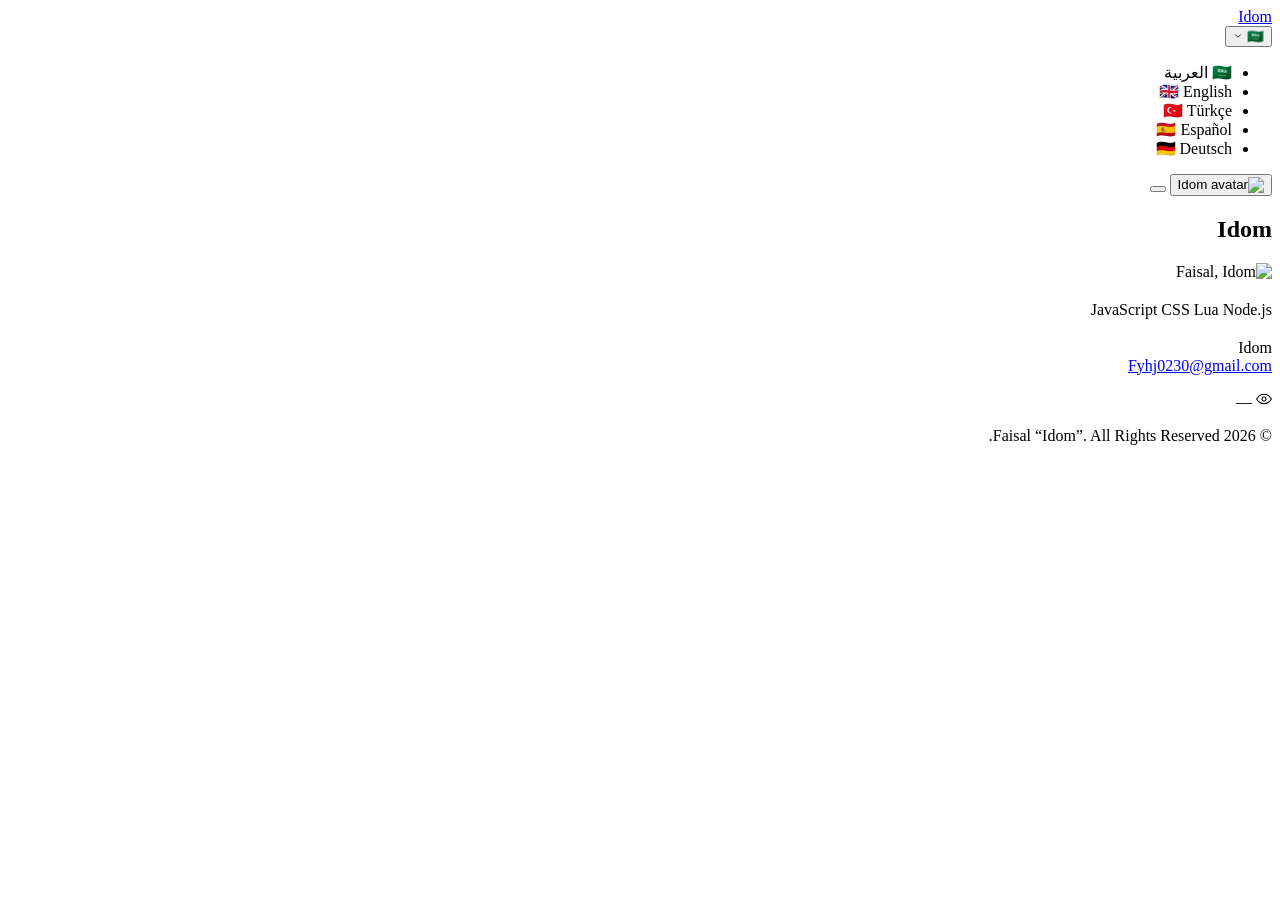
==== commit 699634a5: "Update index.html" ====
--- a/index.html
+++ b/index.html
@@ -1,663 +1,199 @@
 <!DOCTYPE html>
-<html lang="ar" dir="rtl" data-title-en="Dream Town | RP Server" data-title-ar="Dream Town | دريم تاون">
+<html lang="ar" dir="rtl">
 <head>
-<meta charset="UTF-8">
-<meta name="viewport" content="width=device-width, initial-scale=1.0">
-<title>Dream Town | دريم تاون</title>
-<link rel="stylesheet" href="style.css">
-<script src="lang.js" defer></script>
-<style>
-  /* hero */
-  .hero{
-    position:relative; min-height:92vh; overflow:hidden;
-  }
-  .hero-bg{
-    position:absolute; inset:0; z-index:0;
-    background:
-      radial-gradient(ellipse 65% 55% at 60% 10%, rgba(255,90,31,0.5), transparent 60%),
-      radial-gradient(ellipse 55% 45% at 85% 30%, rgba(179,34,10,0.4), transparent 65%),
-      linear-gradient(180deg, rgba(26,15,10,0.78) 0%, rgba(10,8,7,0.9) 75%),
-      url('https://files.catbox.moe/hsd6vq.jpeg');
-    background-size:cover;
-    background-position:center;
-  }
-  .hero-bg::after{
-    content:''; position:absolute; inset:0;
-    background:linear-gradient(180deg, transparent 35%, var(--void) 96%);
-  }
-  .skyline{
-    position:absolute; bottom:0; left:0; right:0; height:220px; z-index:0;
-    display:flex; align-items:flex-end; gap:2px; opacity:0.35;
-  }
-  .skyline i{
-    display:block; width:30px;
-    background:linear-gradient(180deg, #2a1712, #0e0906);
-    border-top:1px solid rgba(255,140,66,0.2);
-  }
-  .navcta{display:flex; gap:8px; align-items:center; flex-shrink:0;}
-  .icon-btn{
-    width:34px; height:34px; border-radius:50%; border:1px solid #555;
-    display:flex; align-items:center; justify-content:center; color:#ccc;
-    background:#3a3a3a; flex-shrink:0; cursor:pointer;
-  }
-  .icon-btn svg{width:18px; height:18px;}
-  .store-btn{white-space:nowrap; flex-shrink:0;}
-  .store-btn svg{width:16px; height:16px;}
-
-
-  .logo-img{display:flex; align-items:center; gap:10px;}
-  .logo-img img{height:38px; width:auto; display:block;}
-  .logo-text{
-    font-family:'Baloo Bhaijaan 2', sans-serif; font-weight:800;
-    font-size:1.15rem; color:var(--paper); letter-spacing:.3px; white-space:nowrap;
-  }
-
-  .hero .wrap{
-    position:absolute; top:50%; left:0; right:0;
-    transform:translateY(-50%);
-    max-width:100%; margin:0;
-    padding-right:5vw; padding-left:28px;
-    z-index:2;
-  }
-  .hero-content{
-    max-width:620px;
-    text-align:right; margin-left:auto;
-  }
-  html[dir="ltr"] .hero-content{text-align:left; margin-left:0; margin-right:auto;}
-  .hero-pill{
-    display:inline-flex; align-items:center; gap:8px;
-    background:rgba(23,18,16,0.7); border:1px solid var(--line); border-radius:999px;
-    padding:7px 16px; margin-bottom:22px; backdrop-filter:blur(6px);
-  }
-  .hero-pill img{width:16px; height:16px; display:block;}
-  .hero-pill span{
-    font-family:'Baloo Bhaijaan 2', sans-serif; font-weight:800; font-size:.78rem;
-    letter-spacing:1px; color:var(--paper);
-  }
-  .hero-welcome{
-    font-family:'IBM Plex Mono', monospace; font-size:1rem; letter-spacing:2px;
-    color:var(--mist); margin-bottom:8px; text-transform:uppercase;
-  }
-  .hero-title{
-    font-family:'Baloo Bhaijaan 2', sans-serif; font-weight:800;
-    font-size:clamp(3rem, 7vw, 5.5rem); line-height:1.02; margin-bottom:22px;
-    color:var(--paper);
-  }
-  .hero-title span{color:var(--ember); display:block;}
-  .subtitle{font-size:1.02rem; color:var(--mist); line-height:1.9; margin-bottom:30px; max-width:480px; margin-left:auto;}
-  html[dir="ltr"] .subtitle{margin-left:0; margin-right:auto;}
-  .hero-btns{display:flex; gap:14px; justify-content:flex-end;}
-  html[dir="ltr"] .hero-btns{justify-content:flex-start;}
-  .hero-btn-primary{
-    background:var(--ember); color:#1a0a02; font-weight:800; font-size:.92rem;
-    padding:14px 30px; border-radius:8px; transition:transform .2s, box-shadow .2s;
-    box-shadow:0 8px 24px -8px rgba(255,90,31,0.6);
-  }
-  .hero-btn-primary:hover{transform:translateY(-2px);}
-  .hero-btn-outline{
-    border:1px solid var(--line); color:var(--paper); font-weight:700; font-size:.92rem;
-    padding:14px 30px; border-radius:8px; transition:all .2s;
-  }
-  .hero-btn-outline:hover{border-color:var(--ember); color:var(--ember);}
-
-  /* about us section */
-  .about-section{padding:100px 0;}
-  .about-eyebrow{
-    display:flex; align-items:center; gap:10px; justify-content:flex-end;
-    color:var(--ember); font-family:'IBM Plex Mono', monospace; font-size:.85rem;
-    margin-bottom:14px;
-  }
-  html[dir="ltr"] .about-eyebrow{justify-content:flex-start;}
-  .about-eyebrow::before{
-    content:''; width:24px; height:1px; background:var(--ember);
-  }
-  .about-section h2{
-    font-family:'Baloo Bhaijaan 2', sans-serif; font-weight:700;
-    font-size:clamp(2rem, 4vw, 2.6rem); text-align:right; margin-bottom:50px;
-  }
-  html[dir="ltr"] .about-section h2{text-align:left;}
-  .about-grid{
-    display:grid; grid-template-columns:repeat(3, 1fr); gap:20px;
-  }
-  .about-card{
-    background:var(--deep); border:1px solid var(--line); border-radius:16px;
-    padding:28px; text-align:right; transition:transform .25s, border-color .25s;
-  }
-  html[dir="ltr"] .about-card{text-align:left;}
-  .about-card:hover{transform:translateY(-6px); border-color:var(--ember);}
-  .about-icon{
-    width:44px; height:44px; border-radius:12px;
-    background:rgba(255,90,31,0.12); color:var(--ember);
-    display:flex; align-items:center; justify-content:center;
-    margin-bottom:18px; margin-right:auto;
-  }
-  html[dir="ltr"] .about-icon{margin-right:0; margin-left:auto;}
-  .about-icon svg{width:22px; height:22px;}
-  .about-card h3{font-size:1.05rem; font-weight:700; margin-bottom:10px;}
-  .about-card p{color:var(--mist); font-size:.87rem; line-height:1.8;}
-
-  /* community section */
-  .community-section{
-    background:#000;
-    padding:100px 0;
-    text-align:center;
-  }
-  .community-section h2{
-    font-family:'Baloo Bhaijaan 2', sans-serif; font-weight:700;
-    font-size:clamp(1.8rem, 3.5vw, 2.4rem); margin-bottom:60px;
-  }
-  .community-grid{
-    display:grid; grid-template-columns:repeat(3, 1fr); gap:24px;
-  }
-  .community-card{
-    background:var(--deep); border:1px solid var(--line); border-radius:20px;
-    padding:36px 24px; transition:transform .25s, border-color .25s;
-  }
-  .community-card:hover{transform:translateY(-6px); border-color:var(--ember);}
-  .community-icon{
-    width:52px; height:52px; margin:0 auto 18px;
-    display:flex; align-items:center; justify-content:center;
-    border-radius:14px; background:rgba(255,90,31,0.12);
-    color:var(--ember);
-  }
-  .community-icon svg{width:26px; height:26px;}
-  .community-num{
-    font-family:'Baloo Bhaijaan 2', sans-serif; font-weight:800;
-    font-size:2.2rem; color:var(--paper); margin-bottom:8px;
-  }
-  .community-label{color:var(--mist); font-size:.92rem;}
-
-  /* events section */
-  .events-section{padding:100px 0;}
-  .events-head{text-align:center; max-width:600px; margin:0 auto 40px;}
-  .events-head h2{
-    font-family:'Baloo Bhaijaan 2', sans-serif; font-weight:700;
-    font-size:clamp(1.8rem, 3.5vw, 2.4rem); margin-bottom:12px;
-  }
-  .events-head p{color:var(--mist); font-size:.98rem;}
-
-  .filter-tabs{
-    display:flex; justify-content:center; gap:10px; flex-wrap:wrap;
-    margin-bottom:44px;
-  }
-  .filter-tab{
-    padding:9px 20px; border-radius:999px; border:1px solid var(--line);
-    background:transparent; color:var(--mist); font-size:.85rem; font-weight:600;
-    cursor:pointer; transition:all .2s; font-family:'Tajawal',sans-serif;
-  }
-  .filter-tab:hover{border-color:var(--ember); color:var(--paper);}
-  .filter-tab.active{
-    background:linear-gradient(135deg,var(--ember),var(--gold));
-    color:#1a0a02; border-color:transparent;
-  }
-
-  .events-grid{
-    display:grid; grid-template-columns:repeat(auto-fill, minmax(220px,1fr));
-    gap:20px;
-  }
-  .event-card{
-    background:var(--deep); border:1px solid var(--line); border-radius:16px;
-    overflow:hidden; transition:transform .25s, border-color .25s;
-  }
-  .event-card:hover{transform:translateY(-6px); border-color:var(--ember);}
-  .event-media{
-    position:relative; aspect-ratio:16/10;
-    background:linear-gradient(135deg,#2a1712,#171015);
-    background-size:cover; background-position:center;
-    display:flex; align-items:center; justify-content:center;
-    overflow:hidden;
-  }
-  .event-media img{width:100%; height:100%; object-fit:cover; display:block;}
-  .event-media svg{width:42px; height:42px; color:rgba(255,140,66,0.5);}
-  .event-badge{
-    position:absolute; top:10px; right:10px; z-index:2;
-    background:var(--ember); color:#fff; font-size:.7rem; font-weight:700;
-    padding:4px 10px; border-radius:6px; text-transform:uppercase;
-  }
-  html[dir="ltr"] .event-badge{right:auto; left:10px;}
-  .event-body{padding:16px 16px 18px;}
-  .event-title{font-size:.98rem; font-weight:700; margin-bottom:6px; line-height:1.5;}
-  .event-date{
-    font-family:'IBM Plex Mono', monospace; font-size:.75rem;
-    color:var(--gold); margin-bottom:10px; display:block;
-  }
-  .event-desc{
-    color:var(--mist); font-size:.83rem; line-height:1.7;
-  }
-
-  .events-pagination{
-    display:flex; justify-content:center; align-items:center; gap:16px;
-    margin-top:40px; color:var(--mist); font-family:'IBM Plex Mono',monospace; font-size:.85rem;
-  }
-  .page-btn{
-    width:34px; height:34px; border-radius:50%; border:1px solid var(--line);
-    background:transparent; color:var(--paper); cursor:pointer;
-    display:flex; align-items:center; justify-content:center; transition:all .2s;
-  }
-  .page-btn:hover{border-color:var(--ember); color:var(--ember);}
-  .page-btn:disabled{opacity:.35; cursor:default;}
-
-  /* faq section */
-  .faq-section{padding:100px 0;}
-  .faq-head{text-align:center; margin-bottom:50px;}
-  .faq-eyebrow{
-    display:flex; align-items:center; gap:10px; justify-content:center;
-    color:var(--ember); font-family:'IBM Plex Mono', monospace; font-size:.85rem;
-    margin-bottom:14px;
-  }
-  .faq-eyebrow::before, .faq-eyebrow::after{
-    content:''; width:24px; height:1px; background:var(--ember);
-  }
-  .faq-head h2{
-    font-family:'Baloo Bhaijaan 2', sans-serif; font-weight:700;
-    font-size:clamp(2rem, 4vw, 2.6rem);
-  }
-  .faq-list{max-width:760px; margin:0 auto; display:flex; flex-direction:column; gap:14px;}
-  .faq-item{
-    background:var(--deep); border:1px solid var(--line); border-radius:14px;
-    overflow:hidden; transition:border-color .25s;
-  }
-  .faq-item.open{border-color:var(--ember);}
-  .faq-question{
-    display:flex; align-items:center; justify-content:space-between; gap:16px;
-    padding:20px 22px; cursor:pointer; user-select:none;
-  }
-  .faq-question h3{font-size:1rem; font-weight:700; color:var(--paper);}
-  .faq-toggle{
-    width:26px; height:26px; border-radius:50%; flex-shrink:0;
-    background:rgba(255,90,31,0.15); color:var(--ember);
-    display:flex; align-items:center; justify-content:center;
-    font-size:1rem; font-weight:700; transition:transform .25s, background .25s;
-  }
-  .faq-item.open .faq-toggle{background:var(--ember); color:#1a0a02; transform:rotate(45deg);}
-  .faq-answer{
-    max-height:0; overflow:hidden; transition:max-height .3s ease, padding .3s ease;
-    padding:0 22px;
-  }
-  .faq-item.open .faq-answer{max-height:200px; padding:0 22px 22px;}
-  .faq-answer p{color:var(--mist); font-size:.9rem; line-height:1.9;}
-
-  /* stay updated section */
-  .stay-section{padding:100px 0;}
-  .stay-grid{
-    display:flex; justify-content:space-between; align-items:center;
-    gap:40px; flex-wrap:wrap;
-  }
-  .stay-icons{display:flex; gap:14px;}
-  .stay-icons a{
-    width:52px; height:52px; border-radius:14px; border:1px solid var(--line);
-    background:var(--deep); display:flex; align-items:center; justify-content:center;
-    color:var(--mist); transition:all .2s;
-  }
-  .stay-icons a:hover{border-color:var(--ember); color:var(--ember); background:rgba(255,90,31,0.08);}
-  .stay-icons svg{width:24px; height:24px;}
-  .stay-text{text-align:right; max-width:480px;}
-  html[dir="ltr"] .stay-text{text-align:left;}
-  .stay-eyebrow{
-    display:flex; align-items:center; gap:10px; justify-content:flex-end;
-    color:var(--ember); font-family:'IBM Plex Mono', monospace; font-size:.85rem;
-    margin-bottom:14px;
-  }
-  html[dir="ltr"] .stay-eyebrow{justify-content:flex-start;}
-  .stay-eyebrow::before{content:''; width:24px; height:1px; background:var(--ember);}
-  .stay-text h2{
-    font-family:'Baloo Bhaijaan 2', sans-serif; font-weight:700;
-    font-size:clamp(1.9rem, 3.5vw, 2.4rem); margin-bottom:14px;
-  }
-  .stay-text p{color:var(--mist); font-size:.95rem; line-height:1.8;}
-  .stay-text p a{color:var(--ember); font-weight:700;}
-
-  /* footer override */
-  footer{
-    background:#1a1a1a;
-    border-top:3px solid var(--ember);
-    margin-top:60px;
-  }
-  .footer-top{justify-content:center;}
-
-  @media (max-width:860px){
-    .hero{min-height:80vh;}
-    .hero-bg{background-position:center 25%; background-size:cover;}
-    .hero .wrap{position:static; top:auto; transform:none; padding:130px 28px 40px;}
-    .hero-content{text-align:center; margin:0 auto;}
-    .hero-pill{margin-left:auto; margin-right:auto;}
-    .hero-btns{justify-content:center; flex-wrap:wrap;}
-    .subtitle{margin:0 auto 24px;}
-    .about-grid{grid-template-columns:1fr;}
-    .about-eyebrow, .about-section h2{justify-content:center; text-align:center;}
-    .community-grid{grid-template-columns:1fr;}
-    .events-grid{grid-template-columns:1fr 1fr;}
-    .stay-grid{flex-direction:column-reverse; text-align:center;}
-    .stay-text{text-align:center; max-width:100%;}
-    .stay-eyebrow{justify-content:center;}
-  }
-</style>
+  <meta charset="UTF-8" />
+  <meta name="viewport" content="width=device-width, initial-scale=1.0, viewport-fit=cover" />
+  <title>Idom — Software Developer</title>
+  <meta name="description" content="Idom - Software Developer building Discord bots, websites and custom RP systems." />
+  <meta name="theme-color" content="#0a0a0a" />
+  <link rel="preconnect" href="https://fonts.googleapis.com" />
+  <link rel="preconnect" href="https://fonts.gstatic.com" crossorigin />
+  <link href="https://fonts.googleapis.com/css2?family=Inter:wght@400;500;600;700;800&family=Cairo:wght@400;500;600;700;800&display=swap" rel="stylesheet" />
+  <link rel="stylesheet" href="css/style.css" />
 </head>
 <body>
 
-<header>
-  <nav>
-    <a href="index.html" class="logo-img">
-      <img src="https://files.catbox.moe/7yhvol.webp" alt="Dream Town" referrerpolicy="no-referrer">
-      <span class="logo-text">Dream Town</span>
-    </a>
-    <ul class="navlinks">
-      <li><a href="index.html" class="active" data-en="Home" data-ar="الرئيسية">Home</a></li>
-      <li><a href="team.html" data-en="Team" data-ar="الفريق">Team</a></li>
-      <li><a href="jobs.html" data-en="Jobs" data-ar="الوظائف">Jobs</a></li>
-      <li><a href="leaderboard.html" data-en="Leaderboard" data-ar="المتصدرين">Leaderboard</a></li>
-    </ul>
-    <div class="navcta">
-      <button type="button" class="icon-btn lang-toggle" aria-label="Language">
-        <svg viewBox="0 0 24 24" fill="none" stroke="currentColor" stroke-width="1.5"><circle cx="12" cy="12" r="10"/><path d="M2 12h20"/><path d="M12 2a15.3 15.3 0 0 1 4 10 15.3 15.3 0 0 1-4 10 15.3 15.3 0 0 1-4-10 15.3 15.3 0 0 1 4-10Z"/></svg>
-      </button>
-      <a href="#" class="btn btn-primary store-btn">
-        <svg viewBox="0 0 24 24" fill="none" stroke="currentColor" stroke-width="2" stroke-linecap="round" stroke-linejoin="round"><path d="M6 2 3 6v14a2 2 0 0 0 2 2h14a2 2 0 0 0 2-2V6l-3-4Z"/><path d="M3 6h18"/><path d="M16 10a4 4 0 0 1-8 0"/></svg>
-        <span data-en="Store" data-ar="المتجر">Store</span>
-      </a>
-    </div>
-  </nav>
-</header>
+  <header class="navbar" id="navbar">
+    <div class="nav-inner">
+      <a href="#home" class="nav-logo">Idom</a>
 
-<main>
+      <nav class="nav-links" id="navLinks">
+        <a href="#home" data-i18n="nav.home" class="nav-link"></a>
+        <a href="#about" data-i18n="nav.about" class="nav-link"></a>
+        <a href="#skills" data-i18n="nav.skills" class="nav-link"></a>
+        <a href="#projects" data-i18n="nav.projects" class="nav-link"></a>
+        <a href="#systems" data-i18n="nav.systems" class="nav-link"></a>
+        <a href="#contact" data-i18n="nav.contact" class="nav-link"></a>
+      </nav>
 
-  <!-- HERO -->
-  <section class="hero">
-    <div class="hero-bg"></div>
-    <div class="skyline" id="skyline"></div>
-
-    <div class="wrap">
-      <div class="hero-content">
-
-        <div class="hero-pill">
-          <img src="https://files.catbox.moe/7yhvol.webp" alt="" referrerpolicy="no-referrer">
-          <span>DREAM TOWN</span>
+      <div class="nav-actions">
+        <div class="lang-select" id="langSelect">
+          <button class="lang-toggle" id="langToggle" aria-haspopup="listbox" aria-expanded="false">
+            <span id="langCurrentFlag">🇸🇦</span>
+            <svg class="chev" width="10" height="10" viewBox="0 0 24 24" fill="none"><path d="M6 9l6 6 6-6" stroke="currentColor" stroke-width="2" stroke-linecap="round" stroke-linejoin="round"/></svg>
+          </button>
+          <ul class="lang-menu" id="langMenu" role="listbox">
+            <li role="option" data-lang="ar"><span>🇸🇦</span> العربية</li>
+            <li role="option" data-lang="en"><span>🇬🇧</span> English</li>
+            <li role="option" data-lang="tr"><span>🇹🇷</span> Türkçe</li>
+            <li role="option" data-lang="es"><span>🇪🇸</span> Español</li>
+            <li role="option" data-lang="de"><span>🇩🇪</span> Deutsch</li>
+          </ul>
         </div>
 
-        <div class="hero-welcome" data-en="Welcome to" data-ar="مرحباً بكم في">Welcome to</div>
-        <h1 class="hero-title">Dream <span>Town</span></h1>
+        <button class="avatar-btn" id="avatarBtn" aria-label="Refresh">
+          <img src="https://files.catbox.moe/mlx3eq.jpeg" alt="Idom avatar" />
+        </button>
 
-        <p class="subtitle" data-en="The best GTA V realistic life experience. Join over 2,000 players in a world full of unforgettable events and stories." data-ar="أفضل تجربة حياة واقعية GTA V، انضم لأكثر من 2000 لاعب في عالم مليء بالأحداث والقصص التي لا تُنسى.">The best GTA V realistic life experience. Join over 2,000 players in a world full of unforgettable events and stories.</p>
+        <button class="menu-toggle" id="menuToggle" aria-label="Menu" aria-expanded="false">
+          <span></span><span></span><span></span>
+        </button>
+      </div>
+    </div>
+  </header>
 
-        <div class="hero-btns">
-          <a href="https://discord.gg/dt-1" target="_blank" rel="noopener" class="hero-btn-primary" data-en="Get Started" data-ar="ابدأ الآن">Get Started</a>
-          <a href="#about-us" class="hero-btn-outline" data-en="Learn More" data-ar="اعرف أكثر">Learn More</a>
+  <main>
+
+    <section id="home" class="hero">
+      <div class="hero-inner reveal">
+        <span class="status-badge" data-i18n="hero.status"></span>
+        <h1 class="hero-name">Idom</h1>
+        <p class="hero-role" data-i18n="hero.role"></p>
+        <p class="hero-tagline" data-i18n="hero.tagline"></p>
+        <p class="hero-bio" data-i18n="hero.bio"></p>
+        <div class="hero-actions">
+          <a href="#projects" class="btn btn-primary" data-i18n="hero.viewProjects"></a>
+          <a href="#contact" class="btn btn-outline" data-i18n="hero.contactMe"></a>
         </div>
       </div>
-    </div>
-  </section>
+    </section>
 
-  <!-- ABOUT US -->
-  <section class="about-section" id="about-us">
-    <div class="wrap">
-      <div class="about-eyebrow" data-en="Why Us" data-ar="لماذا نحن">Why Us</div>
-      <h2 data-en="Get to Know Us" data-ar="تعرف علينا">Get to Know Us</h2>
+    <section id="about" class="section">
+      <div class="section-inner reveal">
+        <h2 class="section-title" data-i18n="about.title"></h2>
+        <div class="about-content">
+          <img class="about-avatar" src="https://files.catbox.moe/mlx3eq.jpeg" alt="Faisal, Idom" />
+          <p class="about-text" data-i18n="about.text"></p>
+        </div>
+      </div>
+    </section>
 
-      <div class="about-grid">
+    <section id="skills" class="section section-alt">
+      <div class="section-inner reveal">
+        <h2 class="section-title" data-i18n="skills.title"></h2>
+        <div class="skills-grid">
+          <span class="skill-tag">JavaScript</span>
+          <span class="skill-tag">CSS</span>
+          <span class="skill-tag">Lua</span>
+          <span class="skill-tag">Node.js</span>
+        </div>
+      </div>
+    </section>
 
-        <div class="about-card">
-          <div class="about-icon">
-            <svg viewBox="0 0 24 24" fill="none" stroke="currentColor" stroke-width="2"><rect x="2" y="7" width="20" height="14" rx="2"/><path d="M16 21V5a2 2 0 0 0-2-2h-4a2 2 0 0 0-2 2v16"/></svg>
+    <section id="build" class="section">
+      <div class="section-inner reveal">
+        <h2 class="section-title" data-i18n="build.title"></h2>
+        <div class="build-grid">
+          <div class="build-card">
+            <h3 data-i18n="build.discord.title"></h3>
+            <p data-i18n="build.discord.desc"></p>
           </div>
-          <h3 data-en="Custom Jobs" data-ar="وظائف مخصصة">Custom Jobs</h3>
-          <p data-en="Whether you enforce the law, save lives, or run your own business, our unique jobs make roleplay feel real." data-ar="سواء كنت تطبق القانون أو تدير الأرواح أو تنفذ عملك، وظائفنا الفريدة تجعل لعب الأدوار حقيقيًا.">Whether you enforce the law, save lives, or run your own business, our unique jobs make roleplay feel real.</p>
-        </div>
-
-        <div class="about-card">
-          <div class="about-icon">
-            <svg viewBox="0 0 24 24" fill="none" stroke="currentColor" stroke-width="2"><polyline points="16 18 22 12 16 6"/><polyline points="8 6 2 12 8 18"/></svg>
+          <div class="build-card">
+            <h3 data-i18n="build.rp.title"></h3>
+            <p data-i18n="build.rp.desc"></p>
           </div>
-          <h3 data-en="Advanced Scripts" data-ar="سكربتات متقدمة">Advanced Scripts</h3>
-          <p data-en="Enjoy a smooth, innovative gameplay experience with our custom scripts that boost interaction and realism." data-ar="استمتع بتجربة لعب سلسة ومبتكرة مع سكربتاتنا المخصصة التي تعزز التفاعل والواقعية.">Enjoy a smooth, innovative gameplay experience with our custom scripts that boost interaction and realism.</p>
-        </div>
-
-        <div class="about-card">
-          <div class="about-icon">
-            <svg viewBox="0 0 24 24" fill="none" stroke="currentColor" stroke-width="2"><path d="M12 2a10 10 0 1 0 10 10"/><path d="M12 6v6l4 2"/></svg>
+          <div class="build-card">
+            <h3 data-i18n="build.web.title"></h3>
+            <p data-i18n="build.web.desc"></p>
           </div>
-          <h3 data-en="Best Support in the Field" data-ar="أفضل دعم في المجال">Best Support in the Field</h3>
-          <p data-en="Get instant help around the clock from our team, with an average response time under 90 seconds." data-ar="احصل على مساعدة فورية على مدار الساعة من فريقنا، مع استجابة خلال 90 ثانية.">Get instant help around the clock from our team, with an average response time under 90 seconds.</p>
-        </div>
-
-        <div class="about-card">
-          <div class="about-icon">
-            <svg viewBox="0 0 24 24" fill="none" stroke="currentColor" stroke-width="2"><path d="M17 21v-2a4 4 0 0 0-4-4H5a4 4 0 0 0-4 4v2"/><circle cx="9" cy="7" r="4"/><path d="M23 21v-2a4 4 0 0 0-3-3.87"/><path d="M16 3.13a4 4 0 0 1 0 7.75"/></svg>
-          </div>
-          <h3 data-en="Active Community" data-ar="مجتمع نشط">Active Community</h3>
-          <p data-en="Join a community of roleplay lovers in events and adventures run by a dedicated team." data-ar="انضم لمجتمع من عشاق لعب الأدوار في فعاليات ومغامرات يديرها فريق متخصص.">Join a community of roleplay lovers in events and adventures run by a dedicated team.</p>
-        </div>
-
-        <div class="about-card">
-          <div class="about-icon">
-            <svg viewBox="0 0 24 24" fill="none" stroke="currentColor" stroke-width="2"><path d="M12 3l9 4v5c0 5-3.5 8.5-9 9-5.5-.5-9-4-9-9V7l9-4z"/></svg>
-          </div>
-          <h3 data-en="Admin Authority" data-ar="صلاحيات الإدارة">Admin Authority</h3>
-          <p data-en="Our staff enforce community rules and act against disruptive players to keep the game fair." data-ar="يطبق المشرفون قواعد المجتمع ويحاربون اللاعبين المخلين لضمان بيئة لعب عادلة.">Our staff enforce community rules and act against disruptive players to keep the game fair.</p>
-        </div>
-
-        <div class="about-card">
-          <div class="about-icon">
-            <svg viewBox="0 0 24 24" fill="none" stroke="currentColor" stroke-width="2"><path d="M12 22s8-4 8-10V5l-8-3-8 3v7c0 6 8 10 8 10z"/></svg>
-          </div>
-          <h3 data-en="Player Rights" data-ar="حقوق اللاعبين">Player Rights</h3>
-          <p data-en="Your rights and data are securely protected, ensuring a safe playing environment for everyone." data-ar="حقوقك ومعلوماتك محفوظة بشكل آمن، مما يضمن بيئة لعب آمنة للجميع.">Your rights and data are securely protected, ensuring a safe playing environment for everyone.</p>
-        </div>
-
-      </div>
-    </div>
-  </section>
-
-  <!-- COMMUNITY -->
-  <section class="community-section">
-    <div class="wrap">
-      <h2 data-en="Community" data-ar="المجتمع">Community</h2>
-      <div class="community-grid">
-
-        <div class="community-card">
-          <div class="community-icon">
-            <svg viewBox="0 0 127.14 96.36" fill="currentColor"><path d="M107.7,8.07A105.15,105.15,0,0,0,81.47,0a72.06,72.06,0,0,0-3.36,6.83A97.68,97.68,0,0,0,49,6.83,72.37,72.37,0,0,0,45.64,0,105.89,105.89,0,0,0,19.39,8.09C2.79,32.65-1.71,56.6.54,80.21a105.73,105.73,0,0,0,32.17,16.15,77.7,77.7,0,0,0,6.89-11.11,68.42,68.42,0,0,1-10.85-5.18c.91-.66,1.8-1.34,2.66-2a75.57,75.57,0,0,0,64.32,0c.87.71,1.76,1.39,2.66,2a68.68,68.68,0,0,1-10.87,5.19,77,77,0,0,0,6.89,11.1,105.25,105.25,0,0,0,32.19-16.14C129.24,52.24,122.9,28.61,107.7,8.07ZM42.45,65.69C36.18,65.69,31,60,31,53s5-12.74,11.43-12.74S54,46,53.89,53,48.84,65.69,42.45,65.69Zm42.24,0C78.41,65.69,73.25,60,73.25,53s5-12.74,11.44-12.74S96.23,46,96.12,53,91.08,65.69,84.69,65.69Z"/></svg>
-          </div>
-          <div class="community-num">2,341</div>
-          <div class="community-label" data-en="Discord Members" data-ar="أعضاء ديسكورد">Discord Members</div>
-        </div>
-
-        <div class="community-card">
-          <div class="community-icon">
-            <svg viewBox="0 0 24 24" fill="none" stroke="currentColor" stroke-width="2"><path d="M3 18v-6a9 9 0 0 1 18 0v6"/><path d="M21 19a2 2 0 0 1-2 2h-1a2 2 0 0 1-2-2v-3a2 2 0 0 1 2-2h3zM3 19a2 2 0 0 0 2 2h1a2 2 0 0 0 2-2v-3a2 2 0 0 0-2-2H3z"/></svg>
-          </div>
-          <div class="community-num">24/7</div>
-          <div class="community-label" data-en="Support" data-ar="دعم فني">Support</div>
-        </div>
-
-        <div class="community-card">
-          <div class="community-icon">
-            <svg viewBox="0 0 24 24" fill="currentColor"><path d="M12 2l2.9 6.9 7.1.6-5.4 4.6 1.7 7-6.3-3.9-6.3 3.9 1.7-7L2 9.5l7.1-.6L12 2z"/></svg>
-          </div>
-          <div class="community-num">+40</div>
-          <div class="community-label" data-en="Features" data-ar="ميزة">Features</div>
-        </div>
-
-      </div>
-    </div>
-  </section>
-
-  <!-- EVENTS -->
-  <section class="events-section">
-    <div class="wrap">
-
-      <div class="events-head">
-        <h2 data-en="Dream Town Events" data-ar="أحداث بلدة الأحلام">Dream Town Events</h2>
-        <p data-en="The biggest and most important events in Dream Town" data-ar="أهم الأحداث و أكبرها في بلدة الأحلام">The biggest and most important events in Dream Town</p>
-      </div>
-
-      <div class="filter-tabs">
-        <button class="filter-tab" data-filter="event" data-en="Event" data-ar="حدث">Event</button>
-        <button class="filter-tab" data-filter="heist" data-en="Heist" data-ar="سرقة">Heist</button>
-        <button class="filter-tab" data-filter="racing" data-en="Racing" data-ar="سباق">Racing</button>
-        <button class="filter-tab" data-filter="rivalry" data-en="Rivalry" data-ar="عداوة">Rivalry</button>
-        <button class="filter-tab" data-filter="war" data-en="War" data-ar="حرب">War</button>
-        <button class="filter-tab active" data-filter="all" data-en="All" data-ar="الكل">All</button>
-      </div>
-
-      <div class="events-grid" id="eventsGrid">
-
-        <!-- حدث: احتلال ساندي -->
-        <div class="event-card" data-category="war">
-          <div class="event-media">
-            <span class="event-badge" data-en="War" data-ar="حرب">War</span>
-            <img src="https://files.catbox.moe/t46nv7.jpeg" alt="Sandy Occupation" referrerpolicy="no-referrer">
-          </div>
-          <div class="event-body">
-            <div class="event-title" data-en="Sandy Occupation" data-ar="احتلال ساندي">Sandy Occupation</div>
-            <span class="event-date">Jul 11, 2026</span>
-            <p class="event-desc" data-en="Sandy witnessed one of the fiercest battles in Dream Town RP after gangs attempted to seize it, but military forces pushed them back and fully retook the city, ending the fight with a state victory and Sandy's safety restored." data-ar="شهدت ساندي واحدة من أقوى المعارك في دريم تاون RP بعد محاولة العصابات احتلالها، لكن قوات العسكر تصدت لهم وتمكنت من استعادة المدينة بالكامل، لتنتهي المعركة بانتصار الدولة وعودة الأمن إلى ساندي.">Sandy witnessed one of the fiercest battles in Dream Town RP after gangs attempted to seize it, but military forces pushed them back and fully retook the city, ending the fight with a state victory and Sandy's safety restored.</p>
+          <div class="build-card">
+            <h3 data-i18n="build.custom.title"></h3>
+            <p data-i18n="build.custom.desc"></p>
           </div>
         </div>
+      </div>
+    </section>
 
-        <!-- حدث: Truck Event -->
-        <div class="event-card" data-category="event">
-          <div class="event-media">
-            <span class="event-badge" data-en="Event" data-ar="حدث">Event</span>
-            <img src="https://files.catbox.moe/4ipo7n.jpeg" alt="Truck Event" referrerpolicy="no-referrer">
+    <section id="projects" class="section section-alt">
+      <div class="section-inner reveal">
+        <h2 class="section-title" data-i18n="projects.title"></h2>
+        <div class="soon-card" id="projectsList">
+          <span class="soon-tag" data-i18n="projects.soon"></span>
+          <p data-i18n="projects.comingSoon"></p>
+        </div>
+      </div>
+    </section>
+
+    <section id="systems" class="section">
+      <div class="section-inner reveal">
+        <h2 class="section-title" data-i18n="systems.title"></h2>
+        <div class="soon-card" id="systemsList">
+          <span class="soon-tag" data-i18n="systems.soon"></span>
+          <p data-i18n="systems.comingSoon"></p>
+        </div>
+      </div>
+    </section>
+
+    <section id="experience" class="section section-alt">
+      <div class="section-inner reveal">
+        <h2 class="section-title" data-i18n="experience.title"></h2>
+        <div class="timeline">
+          <div class="timeline-item">
+            <h3 data-i18n="experience.selfTaught.title"></h3>
+            <p data-i18n="experience.selfTaught.desc"></p>
           </div>
-          <div class="event-body">
-            <div class="event-title">Truck Event</div>
-            <span class="event-date">Aug 4, 2026</span>
-            <p class="event-desc" data-en="After a fierce standoff between police and gangs over the protected truck, the gangs managed to seize the shipment and successfully escape, ending the confrontation with a gang victory." data-ar="بعد مواجهة قوية بين الشرطة والعصابات حول الشاحنة المحمية، تمكنت العصابات من السيطرة على الشحنة والنجاح في الهروب بها، لتنتهي المواجهة بانتصار العصابات.">After a fierce standoff between police and gangs over the protected truck, the gangs managed to seize the shipment and successfully escape, ending the confrontation with a gang victory.</p>
+          <div class="timeline-item">
+            <h3 data-i18n="experience.discordDev.title"></h3>
+            <p data-i18n="experience.discordDev.desc"></p>
+          </div>
+          <div class="timeline-item">
+            <h3 data-i18n="experience.rpDev.title"></h3>
+            <p data-i18n="experience.rpDev.desc"></p>
+          </div>
+          <div class="timeline-item">
+            <h3 data-i18n="experience.current.title"></h3>
+            <p data-i18n="experience.current.desc"></p>
           </div>
         </div>
+      </div>
+    </section>
 
-      </div>
-
-      <div class="events-pagination">
-        <button class="page-btn" id="prevPage">‹</button>
-        <span id="pageLabel">1 / 1</span>
-        <button class="page-btn" id="nextPage">›</button>
-      </div>
-
-    </div>
-  </section>
-
-  <!-- FAQ -->
-  <section class="faq-section">
-    <div class="wrap">
-      <div class="faq-head">
-        <div class="faq-eyebrow" data-en="FAQ" data-ar="الأسئلة الشائعة">FAQ</div>
-        <h2 data-en="Frequently Asked Questions" data-ar="الأسئلة الشائعة">Frequently Asked Questions</h2>
-      </div>
-
-      <div class="faq-list" id="faqList">
-
-        <div class="faq-item open">
-          <div class="faq-question">
-            <span class="faq-toggle">+</span>
-            <h3 data-en="What is Dream Town RP?" data-ar="ما هو Dream Town RP؟">What is Dream Town RP?</h3>
+    <section id="contact" class="section">
+      <div class="section-inner reveal">
+        <h2 class="section-title" data-i18n="contact.title"></h2>
+        <div class="contact-grid">
+          <div class="contact-card">
+            <span class="contact-label" data-i18n="contact.discordLabel"></span>
+            <span class="contact-value">Idom</span>
           </div>
-          <div class="faq-answer">
-            <p data-en="Dream Town RP is a PS roleplay server offering a realistic experience, distinctive systems, and fair management in an enjoyable environment for everyone." data-ar="Dream Town RP هو سيرفر رول بلاي على سوني يقدم تجربة واقعية، أنظمة مميزة، وإدارة عادلة في بيئة ممتعة للجميع.">Dream Town RP is a PS roleplay server offering a realistic experience, distinctive systems, and fair management in an enjoyable environment for everyone.</p>
+          <div class="contact-card">
+            <span class="contact-label" data-i18n="contact.emailLabel"></span>
+            <a class="contact-value" href="mailto:Fyhj0230@gmail.com">Fyhj0230@gmail.com</a>
           </div>
         </div>
+        <p class="contact-note" data-i18n="contact.note"></p>
+      </div>
+    </section>
 
-        <div class="faq-item">
-          <div class="faq-question">
-            <span class="faq-toggle">+</span>
-            <h3 data-en="How do I get whitelisted?" data-ar="كيف أحصل على القائمة البيضاء؟">How do I get whitelisted?</h3>
-          </div>
-          <div class="faq-answer">
-            <p data-en="Join the server from the Discord icon above, go to the Room ID channel, and post your PS ID. Our team will review your request and grant access once approved." data-ar="تدخل السيرفر من علامة الديسكورد في الأعلى، ثم تذهب إلى روم ID، ثم تكتب الآيدي الخاص بك في السوني. سيراجع فريقنا طلبك ويمنحك الوصول بعد الموافقة.">Join the server from the Discord icon above, go to the Room ID channel, and post your PS ID. Our team will review your request and grant access once approved.</p>
-          </div>
-        </div>
+  </main>
 
-        <div class="faq-item">
-          <div class="faq-question">
-            <span class="faq-toggle">+</span>
-            <h3 data-en="Which games are supported?" data-ar="ما الألعاب المدعومة؟">Which games are supported?</h3>
-          </div>
-          <div class="faq-answer">
-            <p data-en="We currently support GTA V (Enhanced Edition)." data-ar="ندعم حاليًا GTA V (النسخة المحسنة).">We currently support GTA V (Enhanced Edition).</p>
-          </div>
-        </div>
+  <footer class="footer">
+    <div class="footer-inner">
+      <div class="views-counter" id="viewsCounter">
+        <svg width="16" height="16" viewBox="0 0 24 24" fill="none" aria-hidden="true">
+          <path d="M1 12s4-7 11-7 11 7 11 7-4 7-11 7-11-7-11-7z" stroke="currentColor" stroke-width="1.6" stroke-linecap="round" stroke-linejoin="round"/>
+          <circle cx="12" cy="12" r="3" stroke="currentColor" stroke-width="1.6"/>
+        </svg>
+        <span id="viewsCount">—</span>
+        <span data-i18n="views"></span>
+      </div>
+      <p class="footer-copy">© 2026 Faisal “Idom”. All Rights Reserved.</p>
+      <p class="footer-credit" data-i18n="footer.designed"></p>
+    </div>
+  </footer>
 
-        <div class="faq-item">
-          <div class="faq-question">
-            <span class="faq-toggle">+</span>
-            <h3 data-en="How do I contact support?" data-ar="كيف أتواصل مع الدعم؟">How do I contact support?</h3>
-          </div>
-          <div class="faq-answer">
-            <p data-en="The fastest way to reach us is through our Discord server. Our support team is available around the clock and usually responds within 90 seconds." data-ar="أسرع طريقة للوصول إلينا هي عبر سيرفر Discord. فريق الدعم متاح على مدار الساعة ويستجيب عادة خلال 90 ثانية.">The fastest way to reach us is through our Discord server. Our support team is available around the clock and usually responds within 90 seconds.</p>
-          </div>
-        </div>
-
-      </div>
-    </div>
-  </section>
-
-  <!-- STAY UPDATED -->
-  <section class="stay-section">
-    <div class="wrap">
-      <div class="stay-grid">
-
-        <div class="stay-icons">
-          <a href="https://discord.gg/dt-1" target="_blank" rel="noopener" aria-label="Discord">
-            <svg viewBox="0 0 127.14 96.36" fill="currentColor"><path d="M107.7,8.07A105.15,105.15,0,0,0,81.47,0a72.06,72.06,0,0,0-3.36,6.83A97.68,97.68,0,0,0,49,6.83,72.37,72.37,0,0,0,45.64,0,105.89,105.89,0,0,0,19.39,8.09C2.79,32.65-1.71,56.6.54,80.21a105.73,105.73,0,0,0,32.17,16.15,77.7,77.7,0,0,0,6.89-11.11,68.42,68.42,0,0,1-10.85-5.18c.91-.66,1.8-1.34,2.66-2a75.57,75.57,0,0,0,64.32,0c.87.71,1.76,1.39,2.66,2a68.68,68.68,0,0,1-10.87,5.19,77,77,0,0,0,6.89,11.1,105.25,105.25,0,0,0,32.19-16.14C129.24,52.24,122.9,28.61,107.7,8.07ZM42.45,65.69C36.18,65.69,31,60,31,53s5-12.74,11.43-12.74S54,46,53.89,53,48.84,65.69,42.45,65.69Zm42.24,0C78.41,65.69,73.25,60,73.25,53s5-12.74,11.44-12.74S96.23,46,96.12,53,91.08,65.69,84.69,65.69Z"/></svg>
-          </a>
-          <a href="https://www.tiktok.com/@dt_rp2?_r=1&_t=ZS-988Wy7lVufl" target="_blank" rel="noopener" aria-label="TikTok">
-            <svg viewBox="0 0 24 24" fill="currentColor"><path d="M16.6 5.82s.51.5 0 0A4.278 4.278 0 0 1 15.54 3h-3.09v12.4a2.592 2.592 0 0 1-2.59 2.5c-1.42 0-2.6-1.16-2.6-2.6 0-1.72 1.66-3.01 3.37-2.48V9.66c-3.45-.46-6.47 2.22-6.47 5.64 0 3.33 2.76 5.7 5.69 5.7 3.14 0 5.69-2.55 5.69-5.7V9.01a7.35 7.35 0 0 0 4.3 1.38V7.3s-1.88.09-3.24-1.48z"/></svg>
-          </a>
-        </div>
-
-        <div class="stay-text">
-          <div class="stay-eyebrow" data-en="Stay in Touch" data-ar="ابقَ على تواصل">Stay in Touch</div>
-          <h2 data-en="Stay Updated" data-ar="ابقَ على اطلاع">Stay Updated</h2>
-          <p data-en-html='Have questions or feedback? We would love to hear from you. Reach out to our team or join our <a href="https://discord.gg/dt-1" target="_blank" rel="noopener">Discord community</a>.' data-ar-html='لديك أسئلة أو ملاحظات؟ يسعدنا سماعك. تواصل مع فريقنا أو انضم إلى <a href="https://discord.gg/dt-1" target="_blank" rel="noopener">مجتمع Discord</a>.'>Have questions or feedback? We would love to hear from you. Reach out to our team or join our <a href="https://discord.gg/dt-1" target="_blank" rel="noopener">Discord community</a>.</p>
-        </div>
-
-      </div>
-    </div>
-  </section>
-
-</main>
-
-<footer>
-  <div class="wrap">
-    <div class="footer-top">
-      <a href="index.html" class="logo-img"><img src="https://files.catbox.moe/zom6x4.webp" alt=""></a>
-    </div>
-    <div class="footer-bottom" data-en-html='© 2026 Dream Town. All rights reserved. | Built by <a href="https://discord.com/users/1443335432036155532" target="_blank" rel="noopener" style="color:var(--ember); font-weight:700;">Kyro</a>' data-ar-html='© 2026 Dream Town. جميع الحقوق محفوظة | تم الإنشاء بواسطة <a href="https://discord.com/users/1443335432036155532" target="_blank" rel="noopener" style="color:var(--ember); font-weight:700;">Kyro</a>'>© 2026 Dream Town. All rights reserved. | Built by <a href="https://discord.com/users/1443335432036155532" target="_blank" rel="noopener" style="color:var(--ember); font-weight:700;">Kyro</a></div>
-  </div>
-</footer>
-
-<script>
-  const skyline = document.getElementById('skyline');
-  for(let i=0;i<40;i++){
-    const bar = document.createElement('i');
-    bar.style.height = (30 + Math.random()*190) + 'px';
-    skyline.appendChild(bar);
-  }
-
-  // events filter tabs
-  const tabs = document.querySelectorAll('.filter-tab');
-  const cards = document.querySelectorAll('.event-card');
-  tabs.forEach(tab=>{
-    tab.addEventListener('click', ()=>{
-      tabs.forEach(t=>t.classList.remove('active'));
-      tab.classList.add('active');
-      const filter = tab.dataset.filter;
-      cards.forEach(card=>{
-        card.style.display = (filter==='all' || card.dataset.category===filter) ? '' : 'none';
-      });
-    });
-  });
-
-  // faq accordion
-  document.querySelectorAll('.faq-item').forEach(item=>{
-    item.querySelector('.faq-question').addEventListener('click', ()=>{
-      const isOpen = item.classList.contains('open');
-      document.querySelectorAll('.faq-item').forEach(i=>i.classList.remove('open'));
-      if(!isOpen) item.classList.add('open');
-    });
-  });
-</script>
-
+  <script src="js/i18n.js"></script>
+  <script src="js/views.js"></script>
+  <script src="js/main.js"></script>
 </body>
 </html>
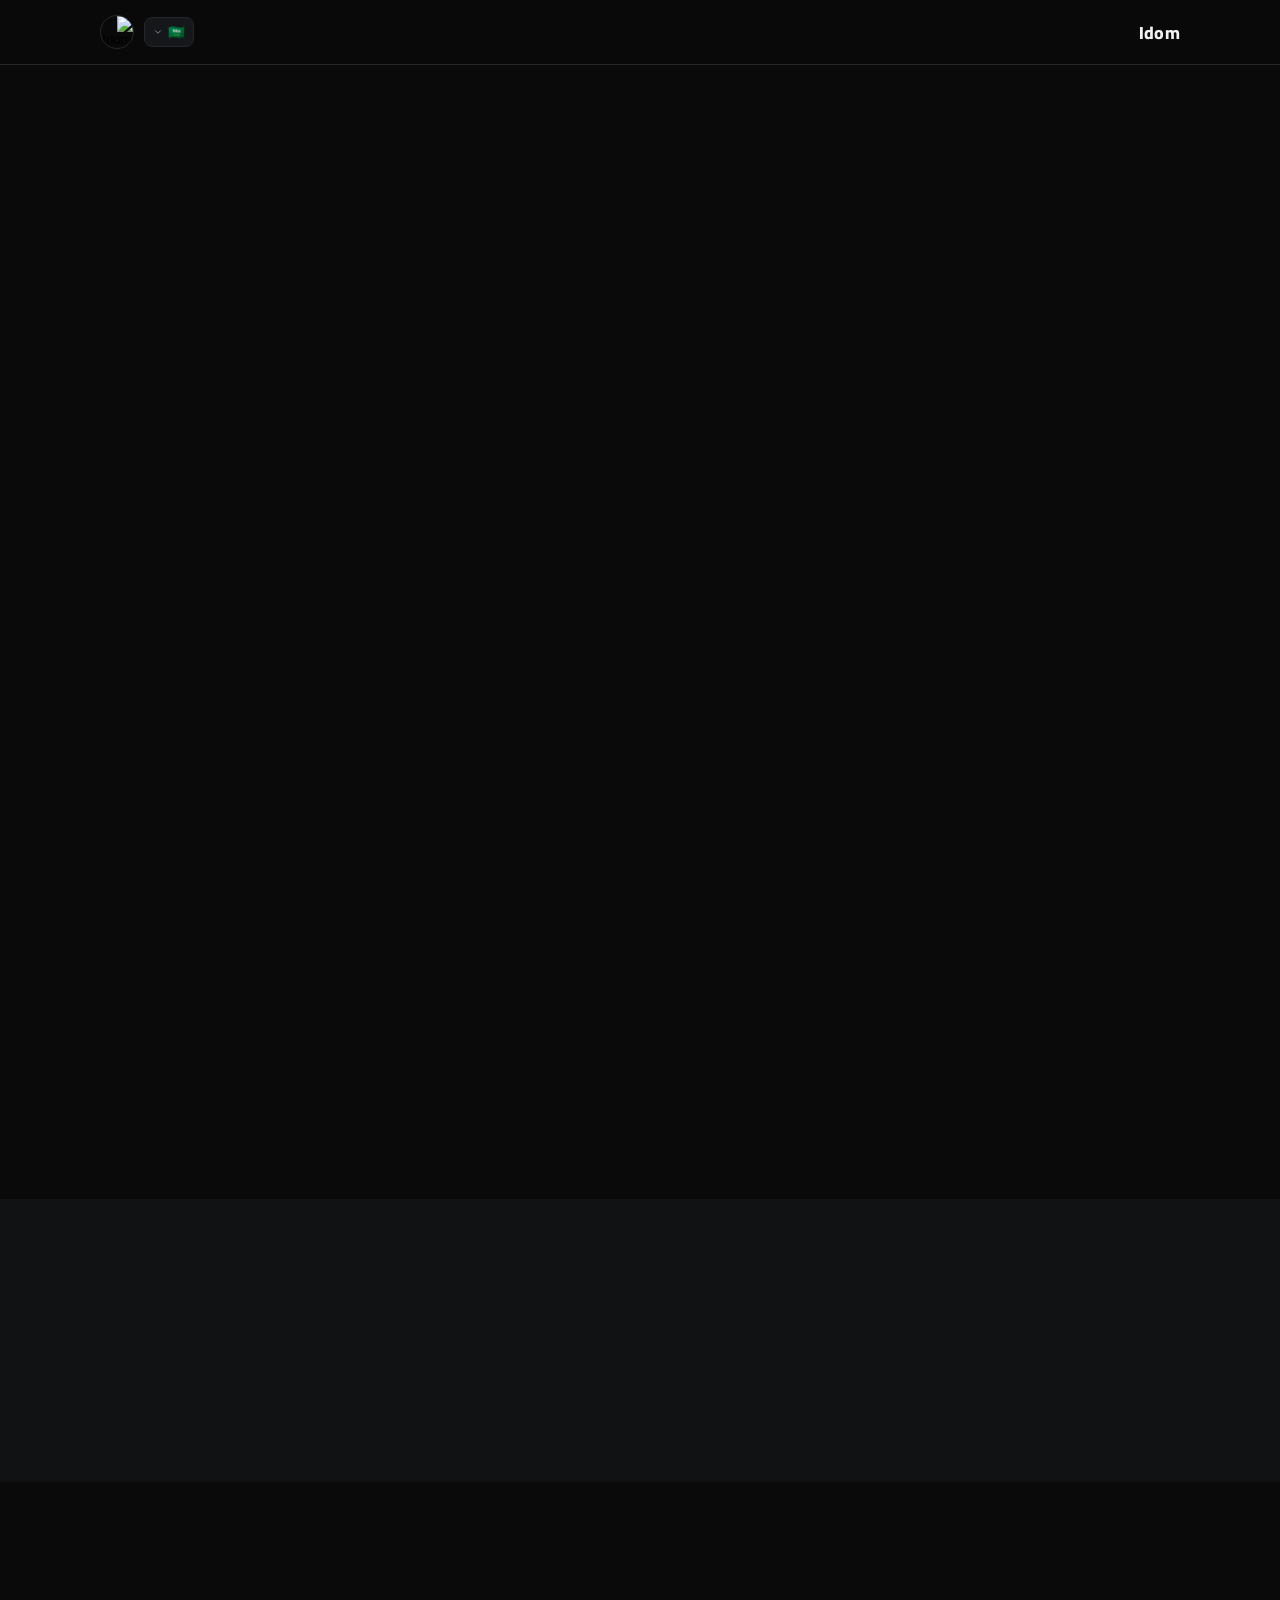
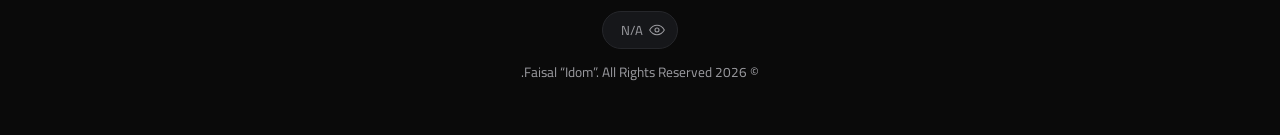
==== commit a1762521: "Update index.html" ====
--- a/index.html
+++ b/index.html
@@ -9,7 +9,7 @@
   <link rel="preconnect" href="https://fonts.googleapis.com" />
   <link rel="preconnect" href="https://fonts.gstatic.com" crossorigin />
   <link href="https://fonts.googleapis.com/css2?family=Inter:wght@400;500;600;700;800&family=Cairo:wght@400;500;600;700;800&display=swap" rel="stylesheet" />
-  <link rel="stylesheet" href="css/style.css" />
+  <link rel="stylesheet" href="style.css" />
 </head>
 <body>
 
@@ -192,8 +192,8 @@
     </div>
   </footer>
 
-  <script src="js/i18n.js"></script>
-  <script src="js/views.js"></script>
-  <script src="js/main.js"></script>
+  <script src="i18n.js"></script>
+  <script src="views.js"></script>
+  <script src="main.js"></script>
 </body>
 </html>
--- a/style.css
+++ b/style.css
@@ -0,0 +1,459 @@
+:root {
+  --bg: #0a0a0a;
+  --bg-alt: #111214;
+  --surface: #16171a;
+  --surface-hover: #1c1d21;
+  --border: #26272b;
+  --text: #f2f2f2;
+  --text-muted: #9a9a9f;
+  --accent: #ff7a33;
+  --accent-soft: rgba(255, 122, 51, 0.12);
+  --radius: 12px;
+  --font-latin: "Inter", sans-serif;
+  --font-arabic: "Cairo", sans-serif;
+  --maxw: 1120px;
+}
+
+* { box-sizing: border-box; }
+
+html { scroll-behavior: smooth; }
+
+html[dir="rtl"] body { font-family: var(--font-arabic); }
+html[dir="ltr"] body { font-family: var(--font-latin); }
+
+body {
+  margin: 0;
+  background: var(--bg);
+  color: var(--text);
+  -webkit-font-smoothing: antialiased;
+  overflow-x: hidden;
+}
+
+img { max-width: 100%; display: block; }
+
+a { color: inherit; text-decoration: none; }
+
+.section-inner, .nav-inner, .footer-inner {
+  max-width: var(--maxw);
+  margin: 0 auto;
+  padding: 0 20px;
+}
+
+/* Navbar */
+.navbar {
+  position: sticky;
+  top: 0;
+  z-index: 100;
+  background: rgba(10, 10, 10, 0.85);
+  backdrop-filter: blur(10px);
+  border-bottom: 1px solid var(--border);
+}
+
+.nav-inner {
+  display: flex;
+  align-items: center;
+  justify-content: space-between;
+  height: 64px;
+}
+
+.nav-logo {
+  font-weight: 800;
+  font-size: 1.1rem;
+  letter-spacing: 0.02em;
+}
+
+.nav-links {
+  display: none;
+}
+
+.nav-link {
+  font-size: 0.9rem;
+  color: var(--text-muted);
+  padding: 8px 14px;
+  border-radius: 8px;
+  transition: color 0.2s ease, background 0.2s ease;
+}
+
+.nav-link:hover { color: var(--text); background: var(--surface); }
+
+.nav-actions {
+  display: flex;
+  align-items: center;
+  gap: 10px;
+}
+
+.avatar-btn {
+  width: 34px;
+  height: 34px;
+  border-radius: 50%;
+  overflow: hidden;
+  border: 1px solid var(--border);
+  padding: 0;
+  background: none;
+  cursor: pointer;
+  flex-shrink: 0;
+}
+
+.avatar-btn img { width: 100%; height: 100%; object-fit: cover; }
+
+.menu-toggle {
+  width: 34px;
+  height: 34px;
+  border: 1px solid var(--border);
+  border-radius: 8px;
+  background: var(--surface);
+  display: flex;
+  flex-direction: column;
+  align-items: center;
+  justify-content: center;
+  gap: 4px;
+  cursor: pointer;
+}
+
+.menu-toggle span {
+  width: 16px;
+  height: 1.5px;
+  background: var(--text);
+  transition: transform 0.2s ease, opacity 0.2s ease;
+}
+
+.menu-toggle.open span:nth-child(1) { transform: translateY(5.5px) rotate(45deg); }
+.menu-toggle.open span:nth-child(2) { opacity: 0; }
+.menu-toggle.open span:nth-child(3) { transform: translateY(-5.5px) rotate(-45deg); }
+
+/* Mobile nav drawer */
+.nav-links.mobile-open {
+  display: flex;
+  flex-direction: column;
+  position: absolute;
+  top: 64px;
+  inset-inline: 0;
+  background: var(--bg-alt);
+  border-bottom: 1px solid var(--border);
+  padding: 10px 20px 18px;
+  gap: 4px;
+  animation: fadeIn 0.18s ease;
+}
+
+.nav-links.mobile-open .nav-link { padding: 12px 8px; font-size: 1rem; }
+
+/* Language selector */
+.lang-select { position: relative; }
+
+.lang-toggle {
+  display: flex;
+  align-items: center;
+  gap: 5px;
+  background: var(--surface);
+  border: 1px solid var(--border);
+  border-radius: 8px;
+  padding: 6px 8px;
+  color: var(--text);
+  cursor: pointer;
+  font-size: 0.85rem;
+}
+
+.lang-toggle .chev { color: var(--text-muted); }
+
+.lang-menu {
+  display: none;
+  position: absolute;
+  top: calc(100% + 8px);
+  inset-inline-end: 0;
+  background: var(--surface);
+  border: 1px solid var(--border);
+  border-radius: 10px;
+  list-style: none;
+  margin: 0;
+  padding: 6px;
+  min-width: 150px;
+  box-shadow: 0 12px 30px rgba(0,0,0,0.4);
+  z-index: 50;
+}
+
+.lang-menu.open { display: block; }
+
+.lang-menu li {
+  display: flex;
+  align-items: center;
+  gap: 8px;
+  padding: 9px 10px;
+  border-radius: 7px;
+  font-size: 0.88rem;
+  cursor: pointer;
+}
+
+.lang-menu li:hover { background: var(--surface-hover); }
+
+/* Hero */
+.hero {
+  min-height: calc(100svh - 64px);
+  display: flex;
+  align-items: center;
+  padding: 40px 20px 60px;
+}
+
+.hero-inner { max-width: var(--maxw); margin: 0 auto; }
+
+.status-badge {
+  display: inline-flex;
+  align-items: center;
+  gap: 6px;
+  font-size: 0.78rem;
+  color: var(--accent);
+  background: var(--accent-soft);
+  border: 1px solid rgba(255, 122, 51, 0.25);
+  padding: 5px 12px;
+  border-radius: 999px;
+  margin-bottom: 20px;
+}
+
+.hero-name {
+  font-size: clamp(2.4rem, 10vw, 4.5rem);
+  font-weight: 800;
+  margin: 0 0 6px;
+  line-height: 1.05;
+}
+
+.hero-role {
+  font-size: clamp(1rem, 3vw, 1.3rem);
+  color: var(--text-muted);
+  margin: 0 0 18px;
+  font-weight: 500;
+}
+
+.hero-tagline {
+  font-size: clamp(1.05rem, 3.4vw, 1.5rem);
+  font-weight: 600;
+  margin: 0 0 14px;
+  max-width: 620px;
+}
+
+.hero-bio {
+  color: var(--text-muted);
+  max-width: 560px;
+  line-height: 1.7;
+  margin: 0 0 30px;
+  font-size: 0.98rem;
+}
+
+.hero-actions { display: flex; flex-wrap: wrap; gap: 12px; }
+
+.btn {
+  padding: 12px 22px;
+  border-radius: 9px;
+  font-size: 0.92rem;
+  font-weight: 600;
+  transition: transform 0.15s ease, background 0.2s ease, border-color 0.2s ease;
+}
+
+.btn-primary { background: var(--accent); color: #0a0a0a; }
+.btn-primary:hover { background: #ff8f52; }
+
+.btn-outline { border: 1px solid var(--border); color: var(--text); }
+.btn-outline:hover { border-color: var(--accent); }
+
+.btn:active { transform: scale(0.97); }
+
+/* Sections */
+.section { padding: 70px 0; }
+.section-alt { background: var(--bg-alt); }
+
+.section-title {
+  font-size: clamp(1.5rem, 4vw, 2.1rem);
+  font-weight: 800;
+  margin: 0 0 34px;
+}
+
+/* About */
+.about-content {
+  display: flex;
+  flex-direction: column;
+  gap: 22px;
+}
+
+.about-avatar {
+  width: 64px;
+  height: 64px;
+  border-radius: 50%;
+  border: 1px solid var(--border);
+  object-fit: cover;
+}
+
+.about-text {
+  color: var(--text-muted);
+  line-height: 1.8;
+  max-width: 640px;
+  font-size: 1rem;
+}
+
+/* Skills */
+.skills-grid { display: flex; flex-wrap: wrap; gap: 10px; }
+
+.skill-tag {
+  background: var(--surface);
+  border: 1px solid var(--border);
+  padding: 10px 18px;
+  border-radius: 9px;
+  font-size: 0.9rem;
+  font-weight: 600;
+  transition: border-color 0.2s ease, transform 0.15s ease;
+}
+
+.skill-tag:hover { border-color: var(--accent); transform: translateY(-2px); }
+
+/* Build / Timeline cards */
+.build-grid, .timeline {
+  display: grid;
+  grid-template-columns: 1fr;
+  gap: 14px;
+}
+
+.build-card, .timeline-item {
+  background: var(--surface);
+  border: 1px solid var(--border);
+  border-radius: var(--radius);
+  padding: 22px;
+  transition: border-color 0.2s ease, transform 0.15s ease;
+}
+
+.build-card:hover, .timeline-item:hover { border-color: var(--accent); transform: translateY(-3px); }
+
+.build-card h3, .timeline-item h3 {
+  margin: 0 0 8px;
+  font-size: 1.02rem;
+  font-weight: 700;
+}
+
+.build-card p, .timeline-item p {
+  margin: 0;
+  color: var(--text-muted);
+  font-size: 0.9rem;
+  line-height: 1.7;
+}
+
+/* Soon cards */
+.soon-card {
+  background: var(--surface);
+  border: 1px dashed var(--border);
+  border-radius: var(--radius);
+  padding: 46px 24px;
+  text-align: center;
+}
+
+.soon-tag {
+  display: inline-block;
+  font-size: 0.75rem;
+  font-weight: 700;
+  letter-spacing: 0.08em;
+  color: var(--accent);
+  background: var(--accent-soft);
+  padding: 5px 14px;
+  border-radius: 999px;
+  margin-bottom: 12px;
+}
+
+.soon-card p { color: var(--text-muted); margin: 0; }
+
+/* Contact */
+.contact-grid {
+  display: grid;
+  grid-template-columns: 1fr;
+  gap: 12px;
+  margin-bottom: 22px;
+}
+
+.contact-card {
+  background: var(--surface);
+  border: 1px solid var(--border);
+  border-radius: var(--radius);
+  padding: 18px 20px;
+  display: flex;
+  flex-direction: column;
+  gap: 4px;
+}
+
+.contact-label { font-size: 0.78rem; color: var(--text-muted); }
+.contact-value { font-weight: 700; font-size: 1rem; }
+
+.contact-note {
+  color: var(--text-muted);
+  font-size: 0.85rem;
+  line-height: 1.7;
+  max-width: 560px;
+}
+
+/* Footer */
+.footer {
+  border-top: 1px solid var(--border);
+  padding: 34px 0 40px;
+}
+
+.footer-inner {
+  display: flex;
+  flex-direction: column;
+  align-items: center;
+  gap: 10px;
+  text-align: center;
+}
+
+.views-counter {
+  display: inline-flex;
+  align-items: center;
+  gap: 6px;
+  color: var(--text-muted);
+  font-size: 0.82rem;
+  background: var(--surface);
+  border: 1px solid var(--border);
+  padding: 6px 12px;
+  border-radius: 999px;
+}
+
+.footer-copy { margin: 0; font-size: 0.85rem; color: var(--text-muted); }
+.footer-credit { margin: 0; font-size: 0.78rem; color: #6a6a6e; }
+
+/* Animations */
+.reveal {
+  opacity: 0;
+  transform: translateY(14px);
+  transition: opacity 0.5s ease, transform 0.5s ease;
+}
+
+.reveal.visible { opacity: 1; transform: translateY(0); }
+
+@keyframes fadeIn {
+  from { opacity: 0; transform: translateY(-6px); }
+  to { opacity: 1; transform: translateY(0); }
+}
+
+@media (prefers-reduced-motion: reduce) {
+  html { scroll-behavior: auto; }
+  .reveal { opacity: 1; transform: none; transition: none; }
+}
+
+/* Desktop */
+@media (min-width: 860px) {
+  .nav-links {
+    display: flex;
+    align-items: center;
+    gap: 2px;
+  }
+
+  .menu-toggle { display: none; }
+
+  .about-content { flex-direction: row; align-items: flex-start; gap: 30px; }
+
+  .build-grid { grid-template-columns: repeat(2, 1fr); gap: 18px; }
+
+  .timeline { grid-template-columns: repeat(2, 1fr); gap: 18px; }
+
+  .contact-grid { grid-template-columns: repeat(2, 1fr); }
+
+  .section { padding: 100px 0; }
+
+  .hero { min-height: calc(100vh - 64px); }
+}
+
+@media (min-width: 1180px) {
+  .build-grid { grid-template-columns: repeat(4, 1fr); }
+}
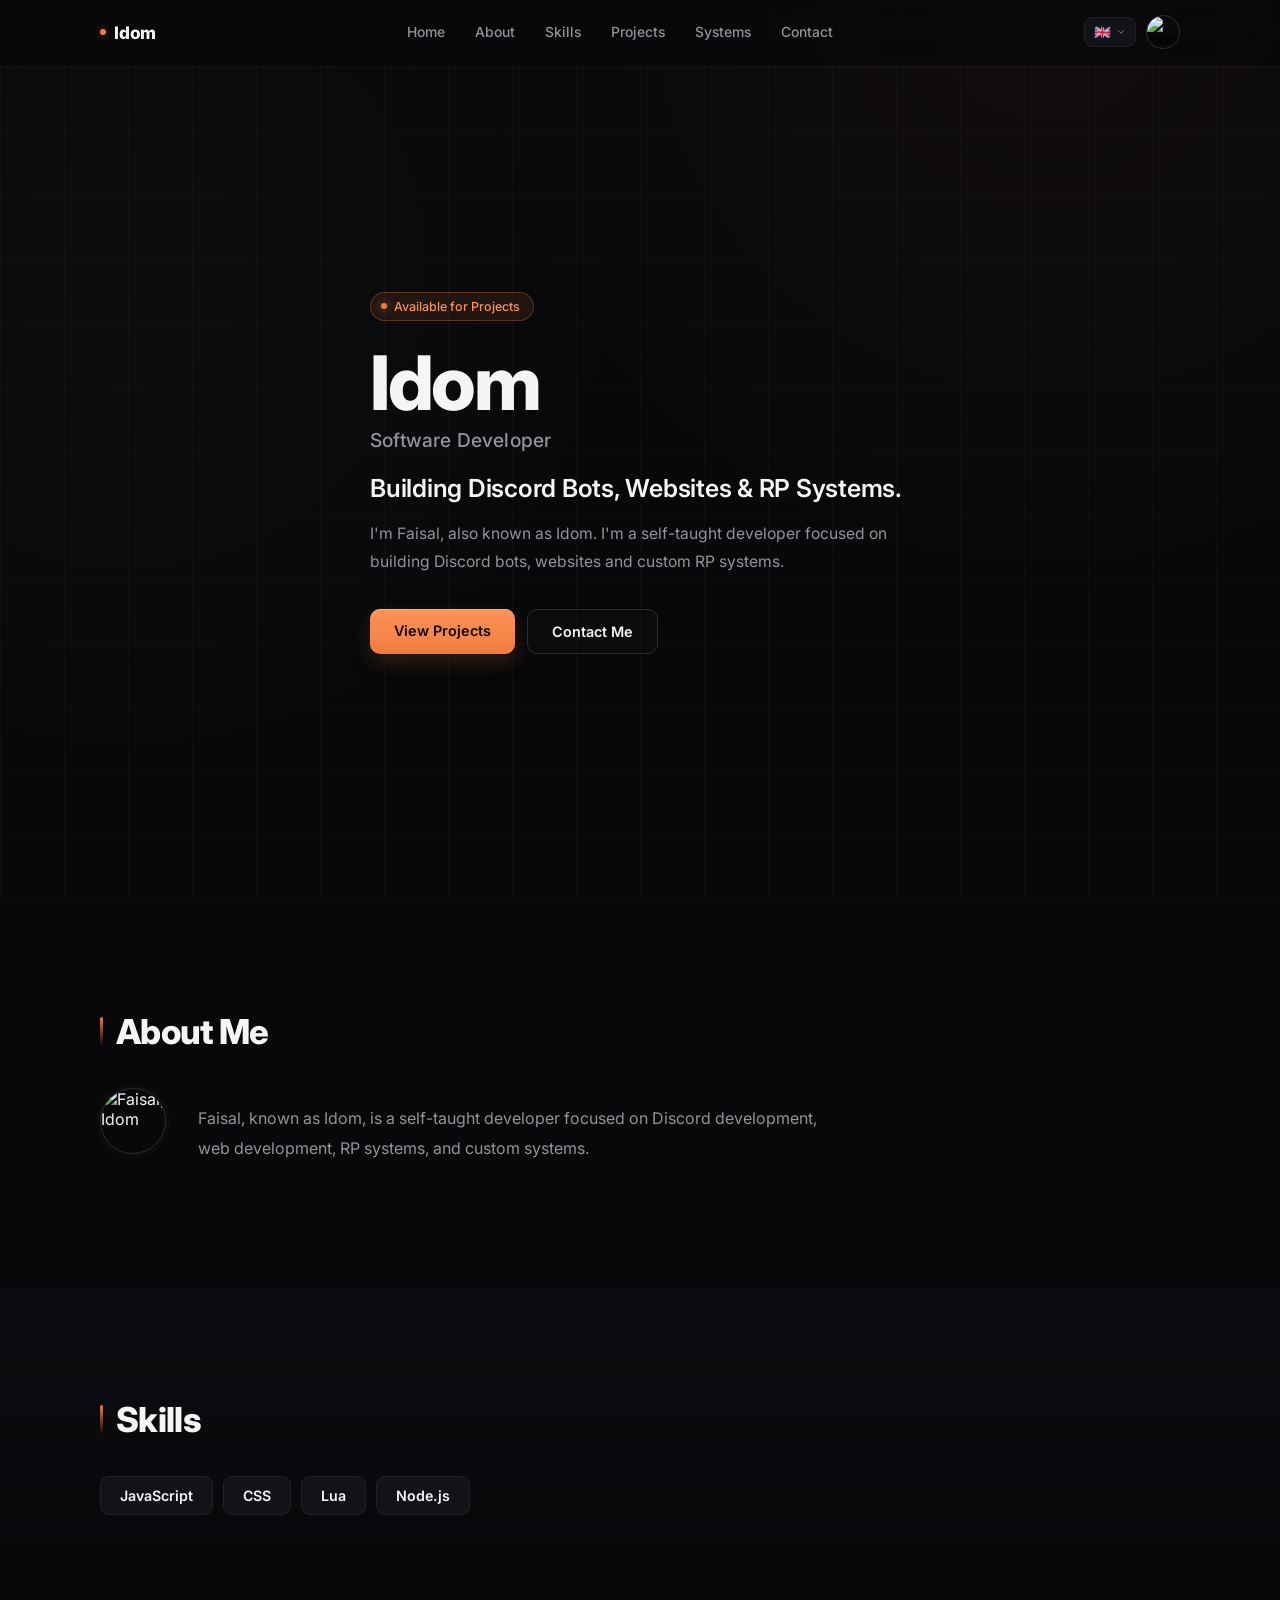
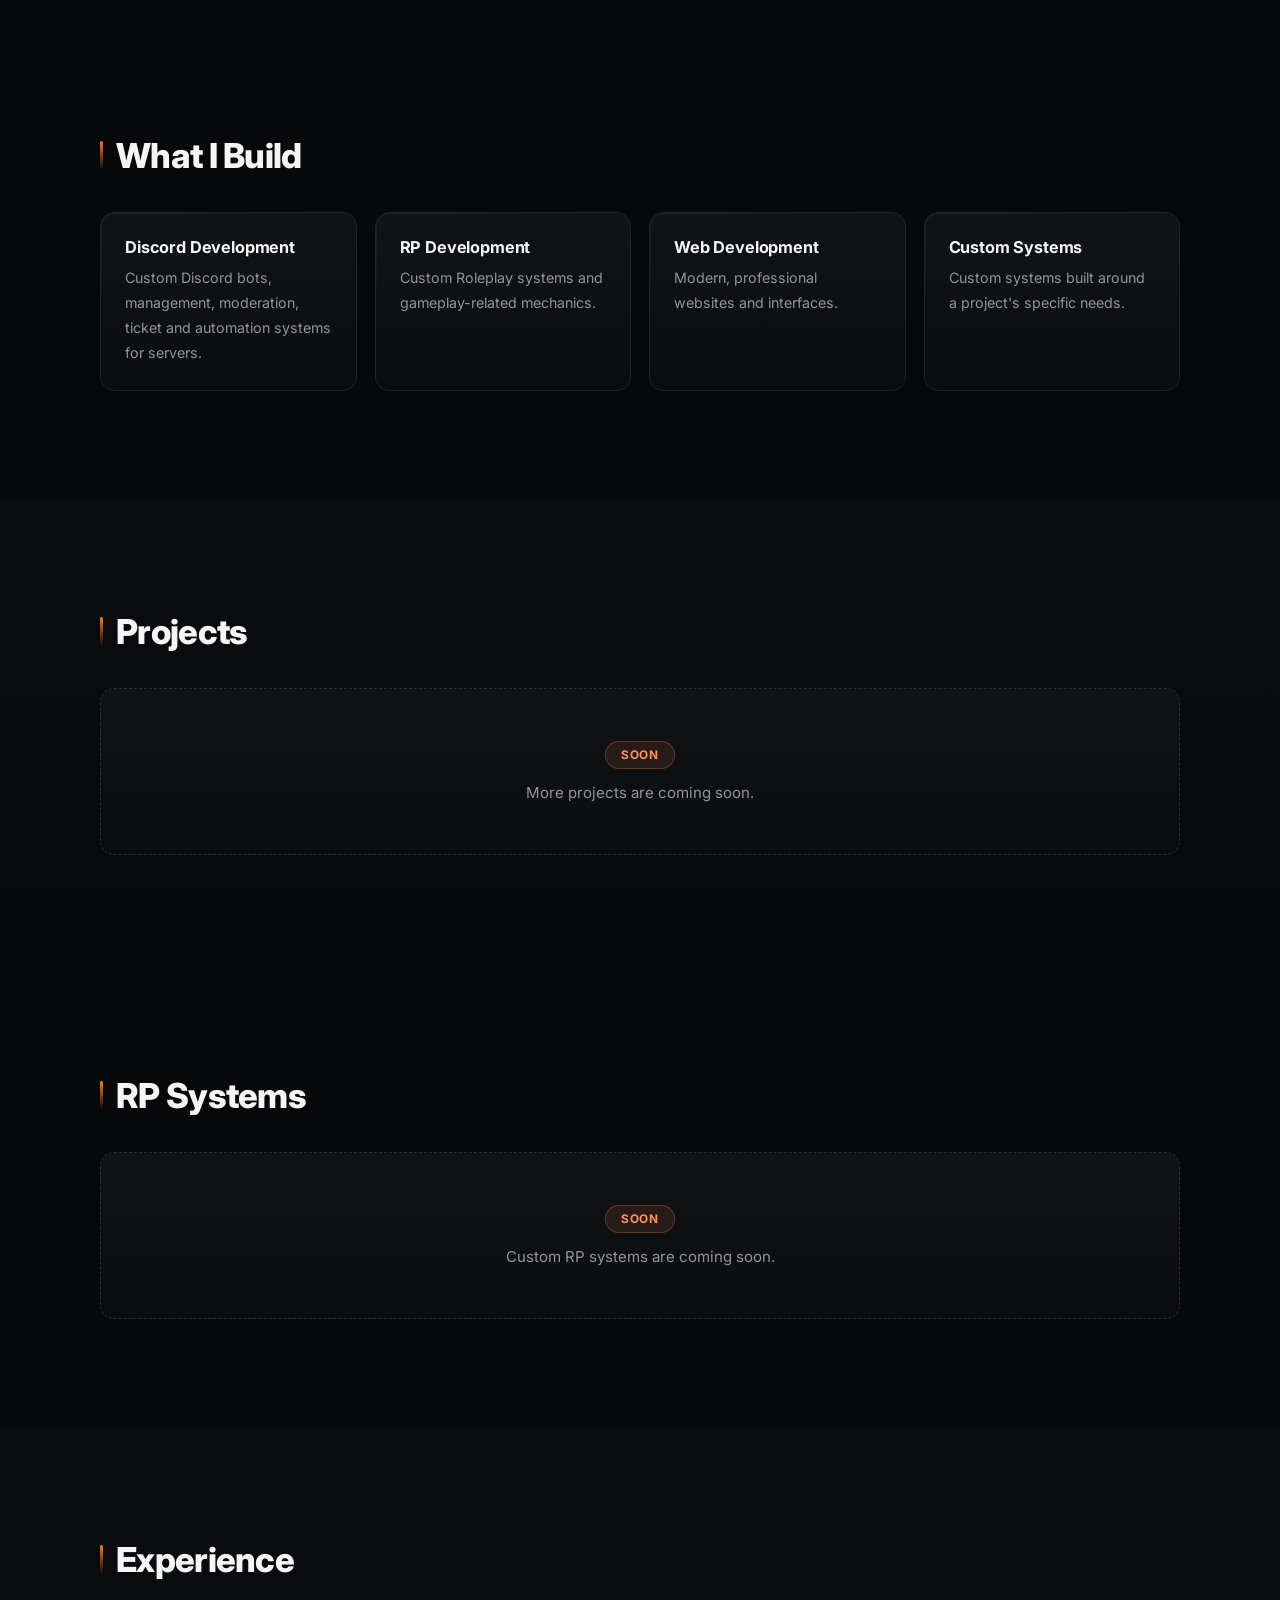
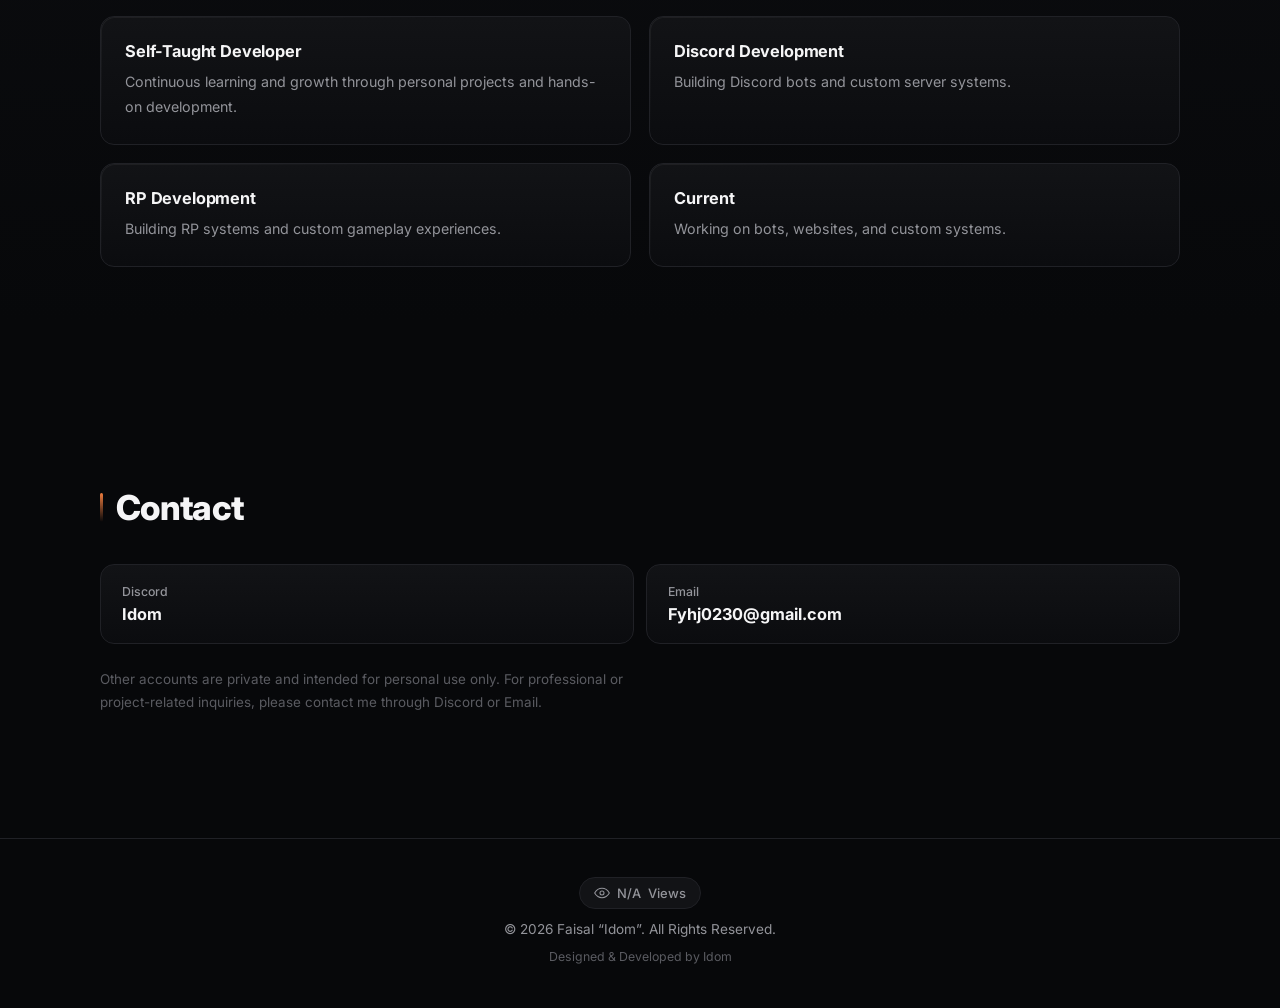
==== commit 0a354c94: "Update index.html" ====
--- a/index.html
+++ b/index.html
@@ -162,14 +162,14 @@
       <div class="section-inner reveal">
         <h2 class="section-title" data-i18n="contact.title"></h2>
         <div class="contact-grid">
-          <div class="contact-card">
+          <a class="contact-card" href="https://discord.com/users/1149991645203406848" target="_blank" rel="noopener noreferrer">
             <span class="contact-label" data-i18n="contact.discordLabel"></span>
             <span class="contact-value">Idom</span>
-          </div>
-          <div class="contact-card">
+          </a>
+          <a class="contact-card" href="mailto:Fyhj0230@gmail.com">
             <span class="contact-label" data-i18n="contact.emailLabel"></span>
-            <a class="contact-value" href="mailto:Fyhj0230@gmail.com">Fyhj0230@gmail.com</a>
-          </div>
+            <span class="contact-value">Fyhj0230@gmail.com</span>
+          </a>
         </div>
         <p class="contact-note" data-i18n="contact.note"></p>
       </div>
--- a/style.css
+++ b/style.css
@@ -1,17 +1,23 @@
 :root {
-  --bg: #0a0a0a;
-  --bg-alt: #111214;
-  --surface: #16171a;
-  --surface-hover: #1c1d21;
-  --border: #26272b;
-  --text: #f2f2f2;
-  --text-muted: #9a9a9f;
-  --accent: #ff7a33;
-  --accent-soft: rgba(255, 122, 51, 0.12);
-  --radius: 12px;
+  --bg: #07080a;
+  --bg-alt: #0b0c0f;
+  --surface: #121316;
+  --surface-hover: #17181c;
+  --border: #202126;
+  --border-strong: #2c2d33;
+  --text: #f5f5f6;
+  --text-muted: #93949a;
+  --text-faint: #5a5b61;
+  --accent: #ef7d3f;
+  --accent-strong: #ff9257;
+  --accent-dim: rgba(239, 125, 63, 0.1);
+  --accent-border: rgba(239, 125, 63, 0.3);
+  --radius: 14px;
+  --radius-sm: 9px;
   --font-latin: "Inter", sans-serif;
   --font-arabic: "Cairo", sans-serif;
   --maxw: 1120px;
+  --ease: cubic-bezier(0.22, 1, 0.36, 1);
 }
 
 * { box-sizing: border-box; }
@@ -27,6 +33,22 @@
   color: var(--text);
   -webkit-font-smoothing: antialiased;
   overflow-x: hidden;
+  position: relative;
+}
+
+/* Subtle fixed background: soft radial glow + faint grid, no extra markup needed */
+body::before {
+  content: "";
+  position: fixed;
+  inset: 0;
+  z-index: -1;
+  pointer-events: none;
+  background:
+    radial-gradient(circle at 82% 0%, rgba(239, 125, 63, 0.05), transparent 45%),
+    radial-gradient(circle at 10% 30%, rgba(255, 255, 255, 0.025), transparent 40%),
+    repeating-linear-gradient(0deg, rgba(255, 255, 255, 0.025) 0px, rgba(255, 255, 255, 0.025) 1px, transparent 1px, transparent 64px),
+    repeating-linear-gradient(90deg, rgba(255, 255, 255, 0.025) 0px, rgba(255, 255, 255, 0.025) 1px, transparent 1px, transparent 64px);
+  background-color: var(--bg);
 }
 
 img { max-width: 100%; display: block; }
@@ -44,9 +66,16 @@
   position: sticky;
   top: 0;
   z-index: 100;
-  background: rgba(10, 10, 10, 0.85);
-  backdrop-filter: blur(10px);
-  border-bottom: 1px solid var(--border);
+  background: rgba(7, 8, 10, 0.72);
+  backdrop-filter: blur(14px) saturate(140%);
+  border-bottom: 1px solid transparent;
+  transition: background 0.3s var(--ease), border-color 0.3s var(--ease), box-shadow 0.3s var(--ease);
+}
+
+.navbar.scrolled {
+  background: rgba(7, 8, 10, 0.9);
+  border-bottom-color: var(--border);
+  box-shadow: 0 8px 30px rgba(0, 0, 0, 0.35);
 }
 
 .nav-inner {
@@ -58,8 +87,23 @@
 
 .nav-logo {
   font-weight: 800;
-  font-size: 1.1rem;
-  letter-spacing: 0.02em;
+  font-size: 1.08rem;
+  letter-spacing: -0.01em;
+  position: relative;
+  padding-inline-start: 14px;
+}
+
+.nav-logo::before {
+  content: "";
+  position: absolute;
+  inset-inline-start: 0;
+  top: 50%;
+  transform: translateY(-50%);
+  width: 6px;
+  height: 6px;
+  border-radius: 50%;
+  background: var(--accent);
+  box-shadow: 0 0 10px rgba(239, 125, 63, 0.55);
 }
 
 .nav-links {
@@ -67,11 +111,12 @@
 }
 
 .nav-link {
-  font-size: 0.9rem;
+  font-size: 0.87rem;
+  font-weight: 500;
   color: var(--text-muted);
   padding: 8px 14px;
   border-radius: 8px;
-  transition: color 0.2s ease, background 0.2s ease;
+  transition: color 0.2s var(--ease), background 0.2s var(--ease);
 }
 
 .nav-link:hover { color: var(--text); background: var(--surface); }
@@ -87,12 +132,15 @@
   height: 34px;
   border-radius: 50%;
   overflow: hidden;
-  border: 1px solid var(--border);
+  border: 1px solid var(--border-strong);
   padding: 0;
   background: none;
   cursor: pointer;
   flex-shrink: 0;
-}
+  transition: border-color 0.2s var(--ease), transform 0.2s var(--ease);
+}
+
+.avatar-btn:hover { border-color: var(--accent); transform: scale(1.04); }
 
 .avatar-btn img { width: 100%; height: 100%; object-fit: cover; }
 
@@ -108,34 +156,38 @@
   justify-content: center;
   gap: 4px;
   cursor: pointer;
-}
+  transition: border-color 0.2s var(--ease);
+}
+
+.menu-toggle:hover { border-color: var(--border-strong); }
 
 .menu-toggle span {
   width: 16px;
   height: 1.5px;
   background: var(--text);
-  transition: transform 0.2s ease, opacity 0.2s ease;
+  transition: transform 0.25s var(--ease), opacity 0.2s var(--ease);
 }
 
 .menu-toggle.open span:nth-child(1) { transform: translateY(5.5px) rotate(45deg); }
 .menu-toggle.open span:nth-child(2) { opacity: 0; }
 .menu-toggle.open span:nth-child(3) { transform: translateY(-5.5px) rotate(-45deg); }
 
-/* Mobile nav drawer */
 .nav-links.mobile-open {
   display: flex;
   flex-direction: column;
   position: absolute;
   top: 64px;
   inset-inline: 0;
-  background: var(--bg-alt);
+  background: rgba(11, 12, 15, 0.98);
+  backdrop-filter: blur(14px);
   border-bottom: 1px solid var(--border);
   padding: 10px 20px 18px;
-  gap: 4px;
-  animation: fadeIn 0.18s ease;
-}
-
-.nav-links.mobile-open .nav-link { padding: 12px 8px; font-size: 1rem; }
+  gap: 2px;
+  animation: fadeIn 0.2s var(--ease);
+}
+
+.nav-links.mobile-open .nav-link { padding: 13px 10px; font-size: 0.98rem; border-bottom: 1px solid var(--border); border-radius: 0; }
+.nav-links.mobile-open .nav-link:last-child { border-bottom: none; }
 
 /* Language selector */
 .lang-select { position: relative; }
@@ -147,28 +199,32 @@
   background: var(--surface);
   border: 1px solid var(--border);
   border-radius: 8px;
-  padding: 6px 8px;
+  padding: 6px 9px;
   color: var(--text);
   cursor: pointer;
   font-size: 0.85rem;
-}
-
-.lang-toggle .chev { color: var(--text-muted); }
+  transition: border-color 0.2s var(--ease), background 0.2s var(--ease);
+}
+
+.lang-toggle:hover { border-color: var(--border-strong); background: var(--surface-hover); }
+
+.lang-toggle .chev { color: var(--text-muted); transition: transform 0.2s var(--ease); }
 
 .lang-menu {
   display: none;
   position: absolute;
-  top: calc(100% + 8px);
+  top: calc(100% + 10px);
   inset-inline-end: 0;
   background: var(--surface);
-  border: 1px solid var(--border);
-  border-radius: 10px;
+  border: 1px solid var(--border-strong);
+  border-radius: 12px;
   list-style: none;
   margin: 0;
   padding: 6px;
-  min-width: 150px;
-  box-shadow: 0 12px 30px rgba(0,0,0,0.4);
+  min-width: 152px;
+  box-shadow: 0 16px 40px rgba(0, 0, 0, 0.5);
   z-index: 50;
+  animation: fadeIn 0.16s var(--ease);
 }
 
 .lang-menu.open { display: block; }
@@ -179,11 +235,12 @@
   gap: 8px;
   padding: 9px 10px;
   border-radius: 7px;
-  font-size: 0.88rem;
+  font-size: 0.87rem;
   cursor: pointer;
-}
-
-.lang-menu li:hover { background: var(--surface-hover); }
+  transition: background 0.15s var(--ease);
+}
+
+.lang-menu li:hover { background: var(--surface-hover); color: var(--accent-strong); }
 
 /* Hero */
 .hero {
@@ -191,6 +248,7 @@
   display: flex;
   align-items: center;
   padding: 40px 20px 60px;
+  position: relative;
 }
 
 .hero-inner { max-width: var(--maxw); margin: 0 auto; }
@@ -198,91 +256,137 @@
 .status-badge {
   display: inline-flex;
   align-items: center;
-  gap: 6px;
+  gap: 7px;
   font-size: 0.78rem;
-  color: var(--accent);
-  background: var(--accent-soft);
-  border: 1px solid rgba(255, 122, 51, 0.25);
-  padding: 5px 12px;
+  font-weight: 500;
+  color: var(--accent-strong);
+  background: var(--accent-dim);
+  border: 1px solid var(--accent-border);
+  padding: 6px 13px 6px 10px;
   border-radius: 999px;
-  margin-bottom: 20px;
+  margin-bottom: 24px;
+}
+
+.status-badge::before {
+  content: "";
+  width: 6px;
+  height: 6px;
+  border-radius: 50%;
+  background: var(--accent);
+  box-shadow: 0 0 8px rgba(239, 125, 63, 0.7);
 }
 
 .hero-name {
-  font-size: clamp(2.4rem, 10vw, 4.5rem);
+  font-size: clamp(2.5rem, 10vw, 4.7rem);
   font-weight: 800;
-  margin: 0 0 6px;
-  line-height: 1.05;
+  margin: 0 0 8px;
+  line-height: 1;
+  letter-spacing: -0.03em;
 }
 
 .hero-role {
-  font-size: clamp(1rem, 3vw, 1.3rem);
+  font-size: clamp(0.98rem, 3vw, 1.2rem);
   color: var(--text-muted);
-  margin: 0 0 18px;
+  margin: 0 0 20px;
   font-weight: 500;
+  letter-spacing: 0.01em;
 }
 
 .hero-tagline {
-  font-size: clamp(1.05rem, 3.4vw, 1.5rem);
+  font-size: clamp(1.1rem, 3.4vw, 1.55rem);
   font-weight: 600;
-  margin: 0 0 14px;
-  max-width: 620px;
+  margin: 0 0 16px;
+  max-width: 600px;
+  line-height: 1.3;
+  letter-spacing: -0.01em;
 }
 
 .hero-bio {
   color: var(--text-muted);
-  max-width: 560px;
-  line-height: 1.7;
-  margin: 0 0 30px;
+  max-width: 540px;
+  line-height: 1.75;
+  margin: 0 0 34px;
   font-size: 0.98rem;
 }
 
 .hero-actions { display: flex; flex-wrap: wrap; gap: 12px; }
 
 .btn {
-  padding: 12px 22px;
-  border-radius: 9px;
-  font-size: 0.92rem;
+  padding: 13px 24px;
+  border-radius: 10px;
+  font-size: 0.9rem;
   font-weight: 600;
-  transition: transform 0.15s ease, background 0.2s ease, border-color 0.2s ease;
-}
-
-.btn-primary { background: var(--accent); color: #0a0a0a; }
-.btn-primary:hover { background: #ff8f52; }
-
-.btn-outline { border: 1px solid var(--border); color: var(--text); }
-.btn-outline:hover { border-color: var(--accent); }
-
-.btn:active { transform: scale(0.97); }
+  transition: transform 0.2s var(--ease), background 0.2s var(--ease), border-color 0.2s var(--ease), box-shadow 0.2s var(--ease);
+}
+
+.btn-primary {
+  background: linear-gradient(180deg, var(--accent-strong), var(--accent));
+  color: #100904;
+  box-shadow: 0 1px 0 rgba(255, 255, 255, 0.25) inset, 0 8px 20px rgba(239, 125, 63, 0.18);
+}
+
+.btn-primary:hover {
+  transform: translateY(-1px);
+  box-shadow: 0 1px 0 rgba(255, 255, 255, 0.3) inset, 0 12px 28px rgba(239, 125, 63, 0.28);
+}
+
+.btn-outline {
+  border: 1px solid var(--border-strong);
+  color: var(--text);
+  background: rgba(255, 255, 255, 0.015);
+}
+
+.btn-outline:hover {
+  border-color: var(--accent-border);
+  background: var(--accent-dim);
+  transform: translateY(-1px);
+}
+
+.btn:active { transform: scale(0.98); }
 
 /* Sections */
-.section { padding: 70px 0; }
-.section-alt { background: var(--bg-alt); }
+.section { padding: 76px 0; }
+.section-alt { background: linear-gradient(180deg, var(--bg-alt), var(--bg) 90%); }
 
 .section-title {
-  font-size: clamp(1.5rem, 4vw, 2.1rem);
+  font-size: clamp(1.55rem, 4vw, 2.15rem);
   font-weight: 800;
-  margin: 0 0 34px;
+  margin: 0 0 36px;
+  letter-spacing: -0.02em;
+  position: relative;
+  padding-inline-start: 16px;
+}
+
+.section-title::before {
+  content: "";
+  position: absolute;
+  inset-inline-start: 0;
+  top: 6px;
+  bottom: 6px;
+  width: 3px;
+  border-radius: 3px;
+  background: linear-gradient(180deg, var(--accent), transparent);
 }
 
 /* About */
 .about-content {
   display: flex;
   flex-direction: column;
-  gap: 22px;
+  gap: 24px;
 }
 
 .about-avatar {
-  width: 64px;
-  height: 64px;
+  width: 66px;
+  height: 66px;
   border-radius: 50%;
-  border: 1px solid var(--border);
+  border: 1px solid var(--border-strong);
   object-fit: cover;
+  box-shadow: 0 0 0 4px rgba(255, 255, 255, 0.02);
 }
 
 .about-text {
   color: var(--text-muted);
-  line-height: 1.8;
+  line-height: 1.85;
   max-width: 640px;
   font-size: 1rem;
 }
@@ -293,14 +397,19 @@
 .skill-tag {
   background: var(--surface);
   border: 1px solid var(--border);
-  padding: 10px 18px;
-  border-radius: 9px;
-  font-size: 0.9rem;
+  padding: 10px 19px;
+  border-radius: var(--radius-sm);
+  font-size: 0.89rem;
   font-weight: 600;
-  transition: border-color 0.2s ease, transform 0.15s ease;
-}
-
-.skill-tag:hover { border-color: var(--accent); transform: translateY(-2px); }
+  transition: border-color 0.2s var(--ease), transform 0.2s var(--ease), background 0.2s var(--ease);
+}
+
+.skill-tag:hover {
+  border-color: var(--accent-border);
+  background: var(--accent-dim);
+  color: var(--accent-strong);
+  transform: translateY(-2px);
+}
 
 /* Build / Timeline cards */
 .build-grid, .timeline {
@@ -310,113 +419,145 @@
 }
 
 .build-card, .timeline-item {
-  background: var(--surface);
+  background: linear-gradient(180deg, var(--surface), var(--bg-alt));
   border: 1px solid var(--border);
   border-radius: var(--radius);
-  padding: 22px;
-  transition: border-color 0.2s ease, transform 0.15s ease;
-}
-
-.build-card:hover, .timeline-item:hover { border-color: var(--accent); transform: translateY(-3px); }
+  padding: 24px;
+  transition: border-color 0.25s var(--ease), transform 0.25s var(--ease), box-shadow 0.25s var(--ease);
+  position: relative;
+}
+
+.build-card::before, .timeline-item::before {
+  content: "";
+  position: absolute;
+  inset: 0;
+  border-radius: var(--radius);
+  padding: 1px;
+  background: linear-gradient(160deg, rgba(255, 255, 255, 0.06), transparent 40%);
+  -webkit-mask: linear-gradient(#fff 0 0) content-box, linear-gradient(#fff 0 0);
+  -webkit-mask-composite: xor;
+  mask-composite: exclude;
+  pointer-events: none;
+}
+
+.build-card:hover, .timeline-item:hover {
+  border-color: var(--accent-border);
+  transform: translateY(-3px);
+  box-shadow: 0 14px 30px rgba(0, 0, 0, 0.3);
+}
 
 .build-card h3, .timeline-item h3 {
-  margin: 0 0 8px;
+  margin: 0 0 9px;
   font-size: 1.02rem;
   font-weight: 700;
+  letter-spacing: -0.01em;
 }
 
 .build-card p, .timeline-item p {
   margin: 0;
   color: var(--text-muted);
-  font-size: 0.9rem;
-  line-height: 1.7;
+  font-size: 0.89rem;
+  line-height: 1.75;
 }
 
 /* Soon cards */
 .soon-card {
-  background: var(--surface);
-  border: 1px dashed var(--border);
+  background: linear-gradient(180deg, var(--surface), var(--bg-alt));
+  border: 1px dashed var(--border-strong);
   border-radius: var(--radius);
-  padding: 46px 24px;
+  padding: 52px 24px;
   text-align: center;
-}
+  transition: border-color 0.25s var(--ease);
+}
+
+.soon-card:hover { border-color: var(--accent-border); }
 
 .soon-tag {
   display: inline-block;
-  font-size: 0.75rem;
+  font-size: 0.74rem;
   font-weight: 700;
-  letter-spacing: 0.08em;
-  color: var(--accent);
-  background: var(--accent-soft);
-  padding: 5px 14px;
+  letter-spacing: 0.06em;
+  color: var(--accent-strong);
+  background: var(--accent-dim);
+  border: 1px solid var(--accent-border);
+  padding: 6px 15px;
   border-radius: 999px;
-  margin-bottom: 12px;
-}
-
-.soon-card p { color: var(--text-muted); margin: 0; }
+  margin-bottom: 14px;
+}
+
+.soon-card p { color: var(--text-muted); margin: 0; font-size: 0.94rem; }
 
 /* Contact */
 .contact-grid {
   display: grid;
   grid-template-columns: 1fr;
   gap: 12px;
-  margin-bottom: 22px;
+  margin-bottom: 24px;
 }
 
 .contact-card {
-  background: var(--surface);
+  background: linear-gradient(180deg, var(--surface), var(--bg-alt));
   border: 1px solid var(--border);
   border-radius: var(--radius);
-  padding: 18px 20px;
+  padding: 19px 21px;
   display: flex;
   flex-direction: column;
-  gap: 4px;
-}
-
-.contact-label { font-size: 0.78rem; color: var(--text-muted); }
-.contact-value { font-weight: 700; font-size: 1rem; }
+  gap: 5px;
+  transition: border-color 0.25s var(--ease), transform 0.25s var(--ease);
+}
+
+.contact-card:hover { border-color: var(--accent-border); transform: translateY(-2px); }
+
+.contact-label { font-size: 0.77rem; color: var(--text-muted); font-weight: 500; }
+.contact-value { font-weight: 700; font-size: 1.02rem; }
 
 .contact-note {
-  color: var(--text-muted);
-  font-size: 0.85rem;
-  line-height: 1.7;
+  color: var(--text-faint);
+  font-size: 0.84rem;
+  line-height: 1.75;
   max-width: 560px;
 }
 
 /* Footer */
 .footer {
   border-top: 1px solid var(--border);
-  padding: 34px 0 40px;
+  padding: 38px 0 44px;
 }
 
 .footer-inner {
   display: flex;
   flex-direction: column;
   align-items: center;
-  gap: 10px;
+  gap: 12px;
   text-align: center;
 }
 
 .views-counter {
   display: inline-flex;
   align-items: center;
-  gap: 6px;
+  gap: 7px;
   color: var(--text-muted);
-  font-size: 0.82rem;
+  font-size: 0.81rem;
+  font-weight: 500;
   background: var(--surface);
   border: 1px solid var(--border);
-  padding: 6px 12px;
+  padding: 7px 14px;
   border-radius: 999px;
-}
+  transition: border-color 0.2s var(--ease), color 0.2s var(--ease);
+}
+
+.views-counter:hover { border-color: var(--accent-border); color: var(--accent-strong); }
+
+.views-counter svg { flex-shrink: 0; }
 
 .footer-copy { margin: 0; font-size: 0.85rem; color: var(--text-muted); }
-.footer-credit { margin: 0; font-size: 0.78rem; color: #6a6a6e; }
+.footer-credit { margin: 0; font-size: 0.77rem; color: var(--text-faint); }
 
 /* Animations */
 .reveal {
   opacity: 0;
-  transform: translateY(14px);
-  transition: opacity 0.5s ease, transform 0.5s ease;
+  transform: translateY(16px);
+  transition: opacity 0.6s var(--ease), transform 0.6s var(--ease);
 }
 
 .reveal.visible { opacity: 1; transform: translateY(0); }
@@ -429,6 +570,7 @@
 @media (prefers-reduced-motion: reduce) {
   html { scroll-behavior: auto; }
   .reveal { opacity: 1; transform: none; transition: none; }
+  .btn, .skill-tag, .build-card, .timeline-item, .contact-card { transition: none; }
 }
 
 /* Desktop */
@@ -441,7 +583,7 @@
 
   .menu-toggle { display: none; }
 
-  .about-content { flex-direction: row; align-items: flex-start; gap: 30px; }
+  .about-content { flex-direction: row; align-items: flex-start; gap: 32px; }
 
   .build-grid { grid-template-columns: repeat(2, 1fr); gap: 18px; }
 
@@ -449,7 +591,7 @@
 
   .contact-grid { grid-template-columns: repeat(2, 1fr); }
 
-  .section { padding: 100px 0; }
+  .section { padding: 110px 0; }
 
   .hero { min-height: calc(100vh - 64px); }
 }
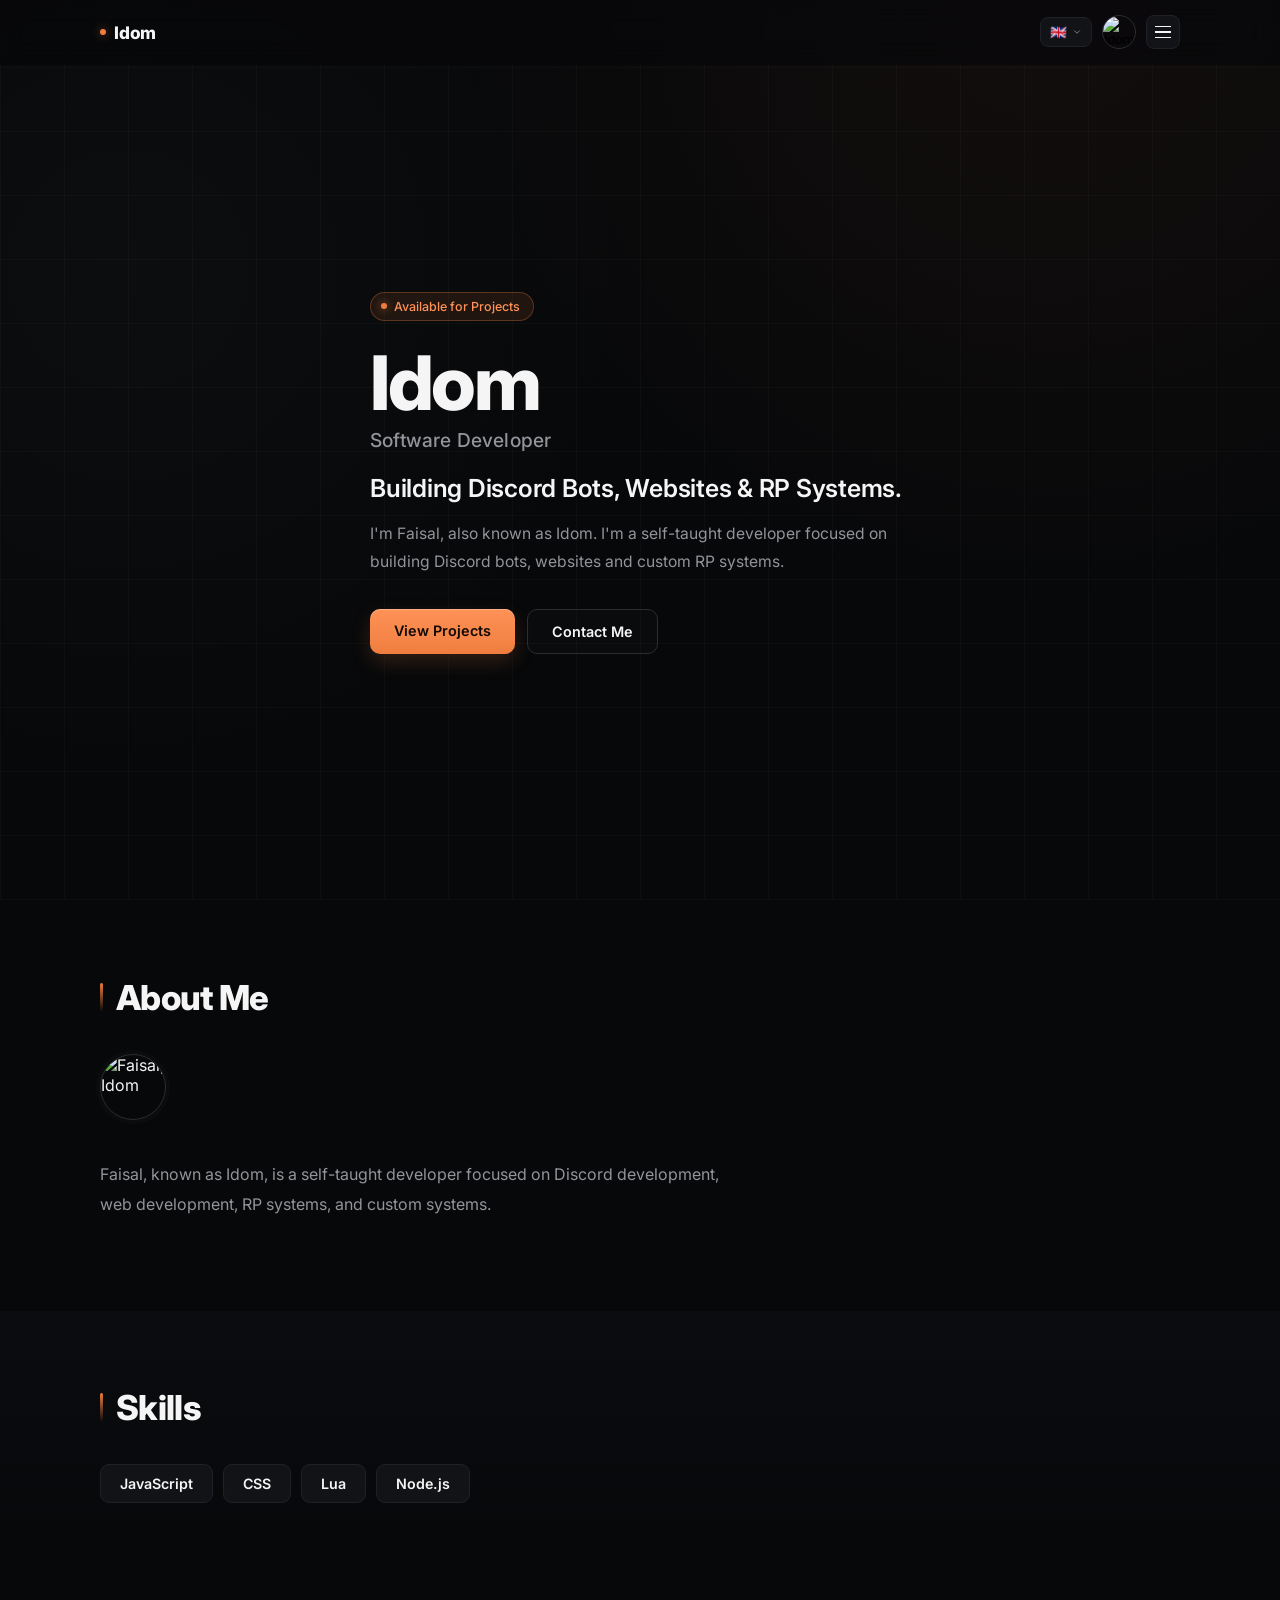
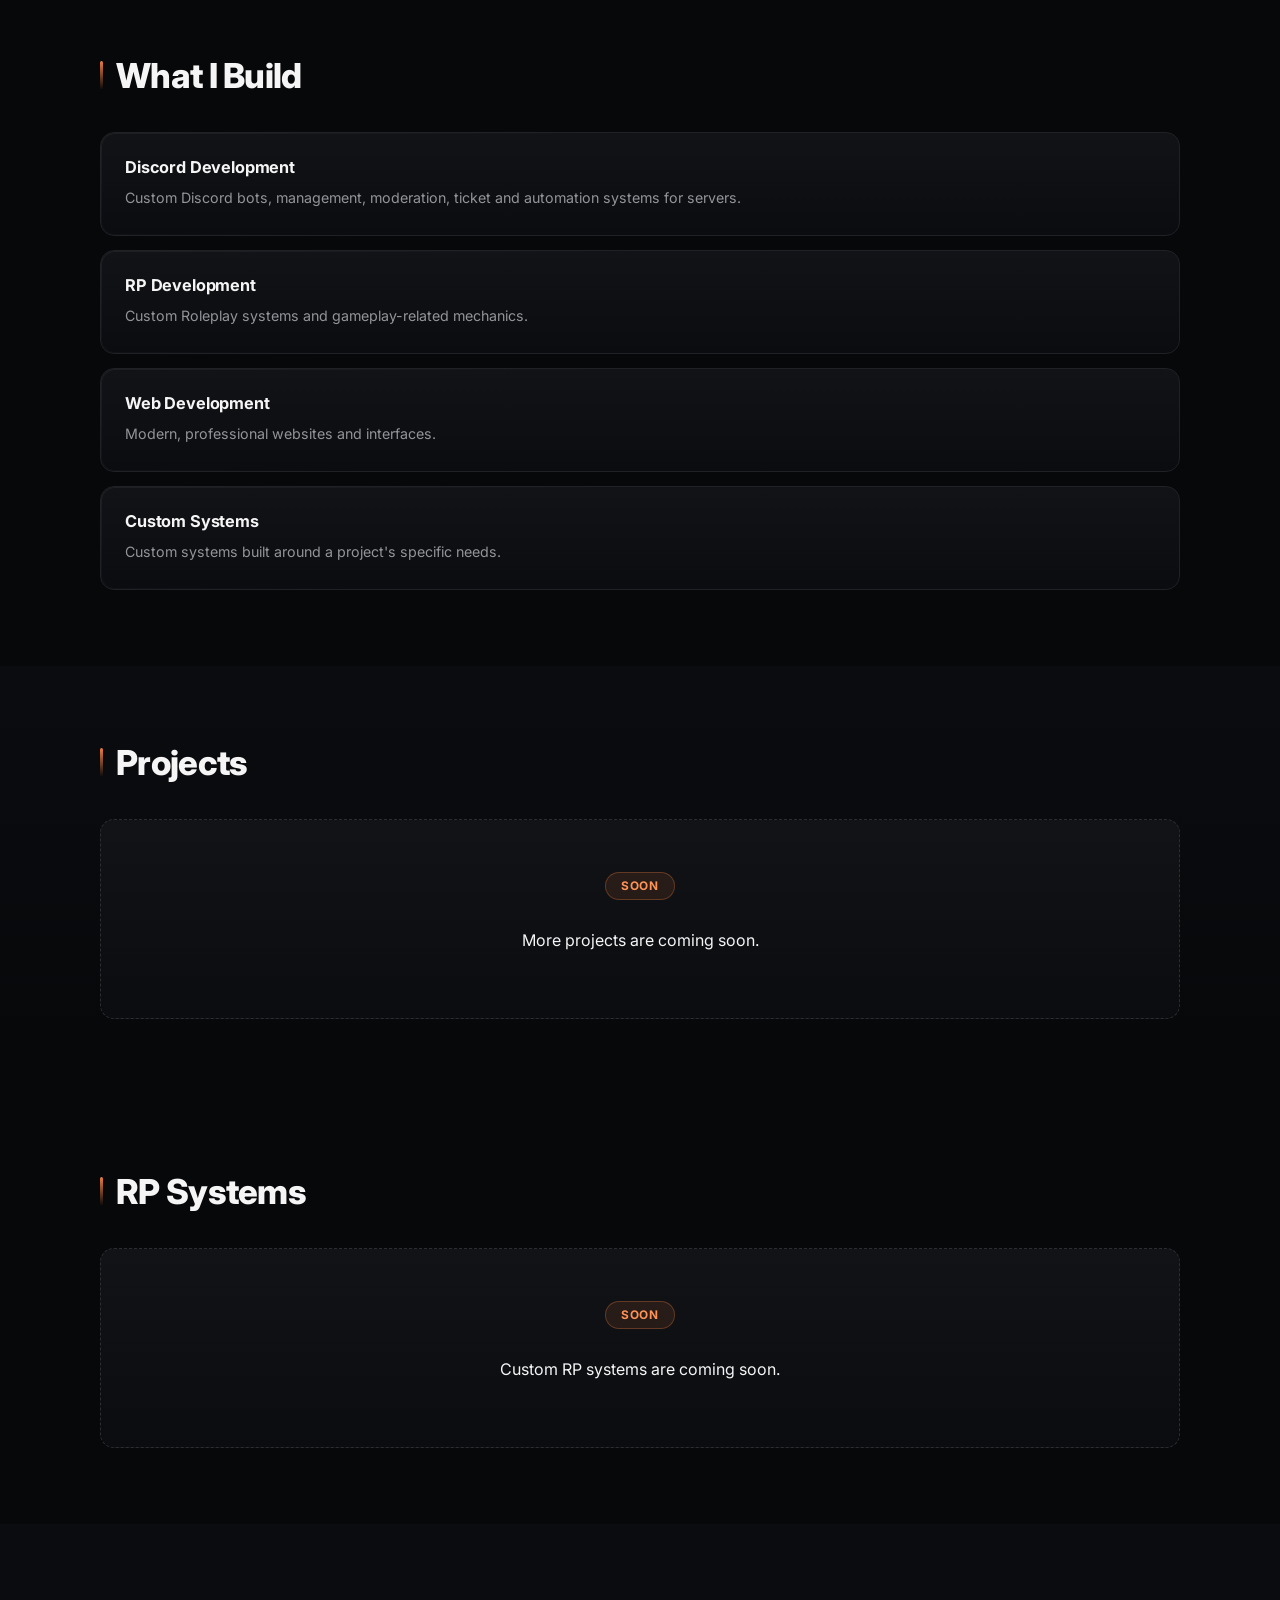
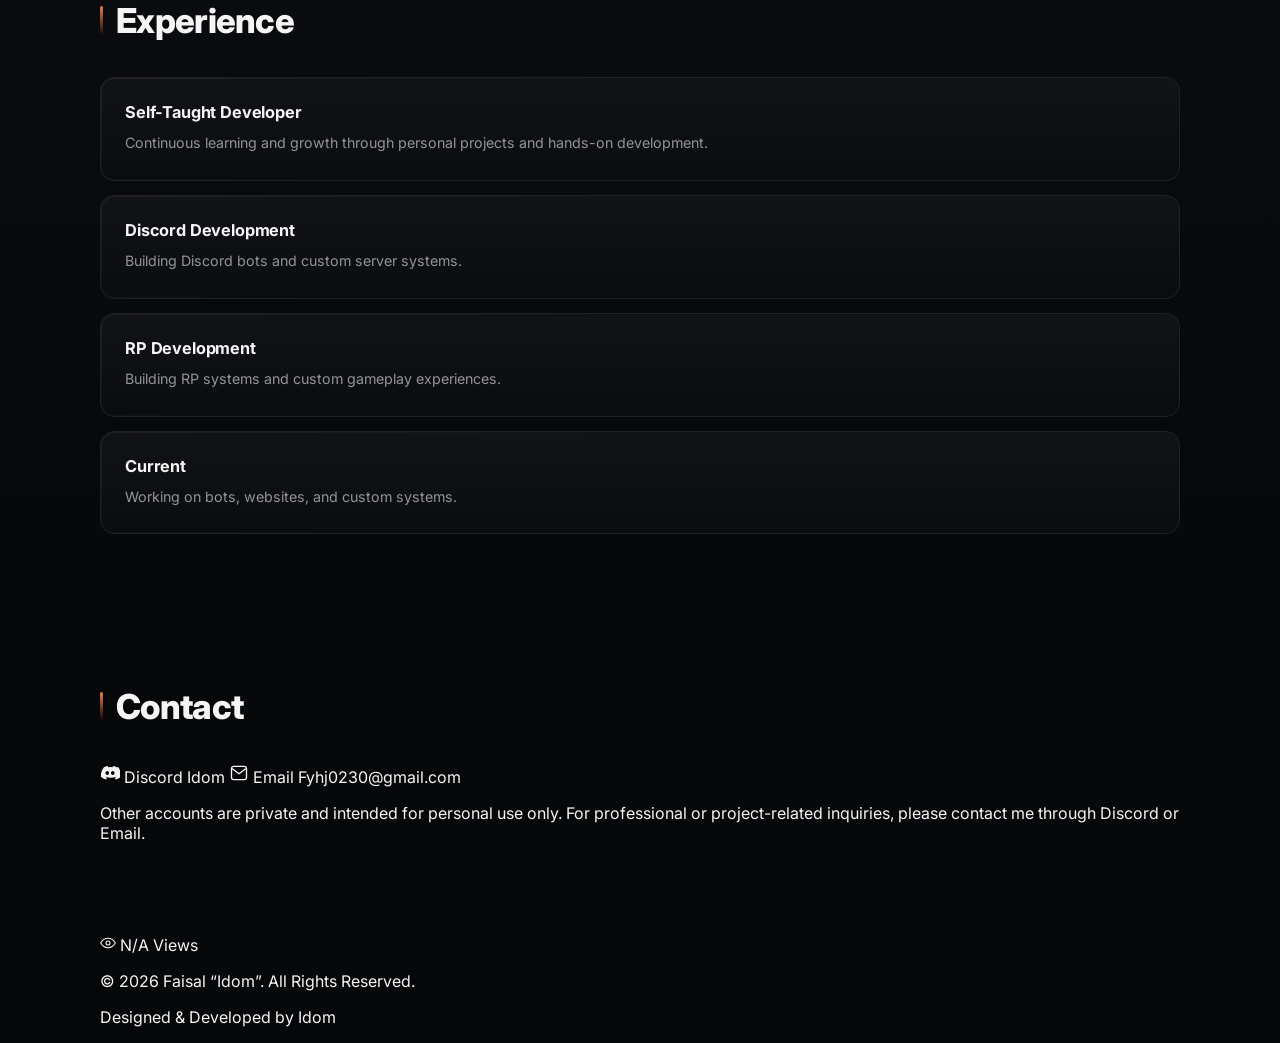
==== commit bf6bb8d3: "Update index.html" ====
--- a/index.html
+++ b/index.html
@@ -3,7 +3,7 @@
 <head>
   <meta charset="UTF-8" />
   <meta name="viewport" content="width=device-width, initial-scale=1.0, viewport-fit=cover" />
-  <title>Idom — Software Developer</title>
+  <title>Faisal "Idom" — Software Developer</title>
   <meta name="description" content="Idom - Software Developer building Discord bots, websites and custom RP systems." />
   <meta name="theme-color" content="#0a0a0a" />
   <link rel="preconnect" href="https://fonts.googleapis.com" />
@@ -163,12 +163,22 @@
         <h2 class="section-title" data-i18n="contact.title"></h2>
         <div class="contact-grid">
           <a class="contact-card" href="https://discord.com/users/1149991645203406848" target="_blank" rel="noopener noreferrer">
-            <span class="contact-label" data-i18n="contact.discordLabel"></span>
-            <span class="contact-value">Idom</span>
+            <span class="contact-icon" aria-hidden="true">
+              <svg width="20" height="20" viewBox="0 0 24 24" fill="none"><path d="M20.222 5.111A19.8 19.8 0 0 0 15.86 3.7a.07.07 0 0 0-.077.035c-.208.37-.438.852-.6 1.232a18.3 18.3 0 0 0-5.366 0 12 12 0 0 0-.61-1.232.08.08 0 0 0-.076-.035 19.7 19.7 0 0 0-4.363 1.411.07.07 0 0 0-.032.028C1.578 9.09.868 12.956 1.217 16.77a.083.083 0 0 0 .031.056 20 20 0 0 0 5.993 3.03.077.077 0 0 0 .084-.028c.462-.63.874-1.295 1.226-1.994a.076.076 0 0 0-.041-.106 13 13 0 0 1-1.872-.892.077.077 0 0 1-.008-.128q.189-.14.365-.287a.074.074 0 0 1 .077-.01c3.928 1.793 8.18 1.793 12.061 0a.073.073 0 0 1 .078.01q.176.148.364.287a.077.077 0 0 1-.006.128 12 12 0 0 1-1.873.891.076.076 0 0 0-.04.107c.36.698.772 1.362 1.225 1.993a.076.076 0 0 0 .084.029 19.9 19.9 0 0 0 6.002-3.03.08.08 0 0 0 .032-.055c.417-4.412-.699-8.246-2.957-11.632a.06.06 0 0 0-.031-.029M8.68 14.427c-1.182 0-2.157-1.085-2.157-2.419 0-1.333.956-2.419 2.157-2.419 1.21 0 2.176 1.096 2.157 2.42 0 1.333-.956 2.418-2.157 2.418m6.657 0c-1.182 0-2.157-1.085-2.157-2.419 0-1.333.955-2.419 2.157-2.419 1.21 0 2.176 1.096 2.157 2.42 0 1.333-.947 2.418-2.157 2.418" fill="currentColor"/></svg>
+            </span>
+            <span class="contact-text">
+              <span class="contact-label" data-i18n="contact.discordLabel"></span>
+              <span class="contact-value">Idom</span>
+            </span>
           </a>
           <a class="contact-card" href="mailto:Fyhj0230@gmail.com">
-            <span class="contact-label" data-i18n="contact.emailLabel"></span>
-            <span class="contact-value">Fyhj0230@gmail.com</span>
+            <span class="contact-icon" aria-hidden="true">
+              <svg width="20" height="20" viewBox="0 0 24 24" fill="none"><path d="M3 6.5A2.5 2.5 0 0 1 5.5 4h13A2.5 2.5 0 0 1 21 6.5v11a2.5 2.5 0 0 1-2.5 2.5h-13A2.5 2.5 0 0 1 3 17.5z" stroke="currentColor" stroke-width="1.6"/><path d="m4 7 8 6 8-6" stroke="currentColor" stroke-width="1.6" stroke-linecap="round" stroke-linejoin="round"/></svg>
+            </span>
+            <span class="contact-text">
+              <span class="contact-label" data-i18n="contact.emailLabel"></span>
+              <span class="contact-value">Fyhj0230@gmail.com</span>
+            </span>
           </a>
         </div>
         <p class="contact-note" data-i18n="contact.note"></p>
--- a/style.css
+++ b/style.css
@@ -36,7 +36,6 @@
   position: relative;
 }
 
-/* Subtle fixed background: soft radial glow + faint grid, no extra markup needed */
 body::before {
   content: "";
   position: fixed;
@@ -61,7 +60,6 @@
   padding: 0 20px;
 }
 
-/* Navbar */
 .navbar {
   position: sticky;
   top: 0;
@@ -189,7 +187,6 @@
 .nav-links.mobile-open .nav-link { padding: 13px 10px; font-size: 0.98rem; border-bottom: 1px solid var(--border); border-radius: 0; }
 .nav-links.mobile-open .nav-link:last-child { border-bottom: none; }
 
-/* Language selector */
 .lang-select { position: relative; }
 
 .lang-toggle {
@@ -242,7 +239,6 @@
 
 .lang-menu li:hover { background: var(--surface-hover); color: var(--accent-strong); }
 
-/* Hero */
 .hero {
   min-height: calc(100svh - 64px);
   display: flex;
@@ -344,7 +340,6 @@
 
 .btn:active { transform: scale(0.98); }
 
-/* Sections */
 .section { padding: 76px 0; }
 .section-alt { background: linear-gradient(180deg, var(--bg-alt), var(--bg) 90%); }
 
@@ -368,7 +363,6 @@
   background: linear-gradient(180deg, var(--accent), transparent);
 }
 
-/* About */
 .about-content {
   display: flex;
   flex-direction: column;
@@ -391,7 +385,6 @@
   font-size: 1rem;
 }
 
-/* Skills */
 .skills-grid { display: flex; flex-wrap: wrap; gap: 10px; }
 
 .skill-tag {
@@ -411,7 +404,6 @@
   transform: translateY(-2px);
 }
 
-/* Build / Timeline cards */
 .build-grid, .timeline {
   display: grid;
   grid-template-columns: 1fr;
@@ -460,7 +452,6 @@
   line-height: 1.75;
 }
 
-/* Soon cards */
 .soon-card {
   background: linear-gradient(180deg, var(--surface), var(--bg-alt));
   border: 1px dashed var(--border-strong);
@@ -484,118 +475,3 @@
   border-radius: 999px;
   margin-bottom: 14px;
 }
-
-.soon-card p { color: var(--text-muted); margin: 0; font-size: 0.94rem; }
-
-/* Contact */
-.contact-grid {
-  display: grid;
-  grid-template-columns: 1fr;
-  gap: 12px;
-  margin-bottom: 24px;
-}
-
-.contact-card {
-  background: linear-gradient(180deg, var(--surface), var(--bg-alt));
-  border: 1px solid var(--border);
-  border-radius: var(--radius);
-  padding: 19px 21px;
-  display: flex;
-  flex-direction: column;
-  gap: 5px;
-  transition: border-color 0.25s var(--ease), transform 0.25s var(--ease);
-}
-
-.contact-card:hover { border-color: var(--accent-border); transform: translateY(-2px); }
-
-.contact-label { font-size: 0.77rem; color: var(--text-muted); font-weight: 500; }
-.contact-value { font-weight: 700; font-size: 1.02rem; }
-
-.contact-note {
-  color: var(--text-faint);
-  font-size: 0.84rem;
-  line-height: 1.75;
-  max-width: 560px;
-}
-
-/* Footer */
-.footer {
-  border-top: 1px solid var(--border);
-  padding: 38px 0 44px;
-}
-
-.footer-inner {
-  display: flex;
-  flex-direction: column;
-  align-items: center;
-  gap: 12px;
-  text-align: center;
-}
-
-.views-counter {
-  display: inline-flex;
-  align-items: center;
-  gap: 7px;
-  color: var(--text-muted);
-  font-size: 0.81rem;
-  font-weight: 500;
-  background: var(--surface);
-  border: 1px solid var(--border);
-  padding: 7px 14px;
-  border-radius: 999px;
-  transition: border-color 0.2s var(--ease), color 0.2s var(--ease);
-}
-
-.views-counter:hover { border-color: var(--accent-border); color: var(--accent-strong); }
-
-.views-counter svg { flex-shrink: 0; }
-
-.footer-copy { margin: 0; font-size: 0.85rem; color: var(--text-muted); }
-.footer-credit { margin: 0; font-size: 0.77rem; color: var(--text-faint); }
-
-/* Animations */
-.reveal {
-  opacity: 0;
-  transform: translateY(16px);
-  transition: opacity 0.6s var(--ease), transform 0.6s var(--ease);
-}
-
-.reveal.visible { opacity: 1; transform: translateY(0); }
-
-@keyframes fadeIn {
-  from { opacity: 0; transform: translateY(-6px); }
-  to { opacity: 1; transform: translateY(0); }
-}
-
-@media (prefers-reduced-motion: reduce) {
-  html { scroll-behavior: auto; }
-  .reveal { opacity: 1; transform: none; transition: none; }
-  .btn, .skill-tag, .build-card, .timeline-item, .contact-card { transition: none; }
-}
-
-/* Desktop */
-@media (min-width: 860px) {
-  .nav-links {
-    display: flex;
-    align-items: center;
-    gap: 2px;
-  }
-
-  .menu-toggle { display: none; }
-
-  .about-content { flex-direction: row; align-items: flex-start; gap: 32px; }
-
-  .build-grid { grid-template-columns: repeat(2, 1fr); gap: 18px; }
-
-  .timeline { grid-template-columns: repeat(2, 1fr); gap: 18px; }
-
-  .contact-grid { grid-template-columns: repeat(2, 1fr); }
-
-  .section { padding: 110px 0; }
-
-  .hero { min-height: calc(100vh - 64px); }
-}
-
-@media (min-width: 1180px) {
-  .build-grid { grid-template-columns: repeat(4, 1fr); }
-}
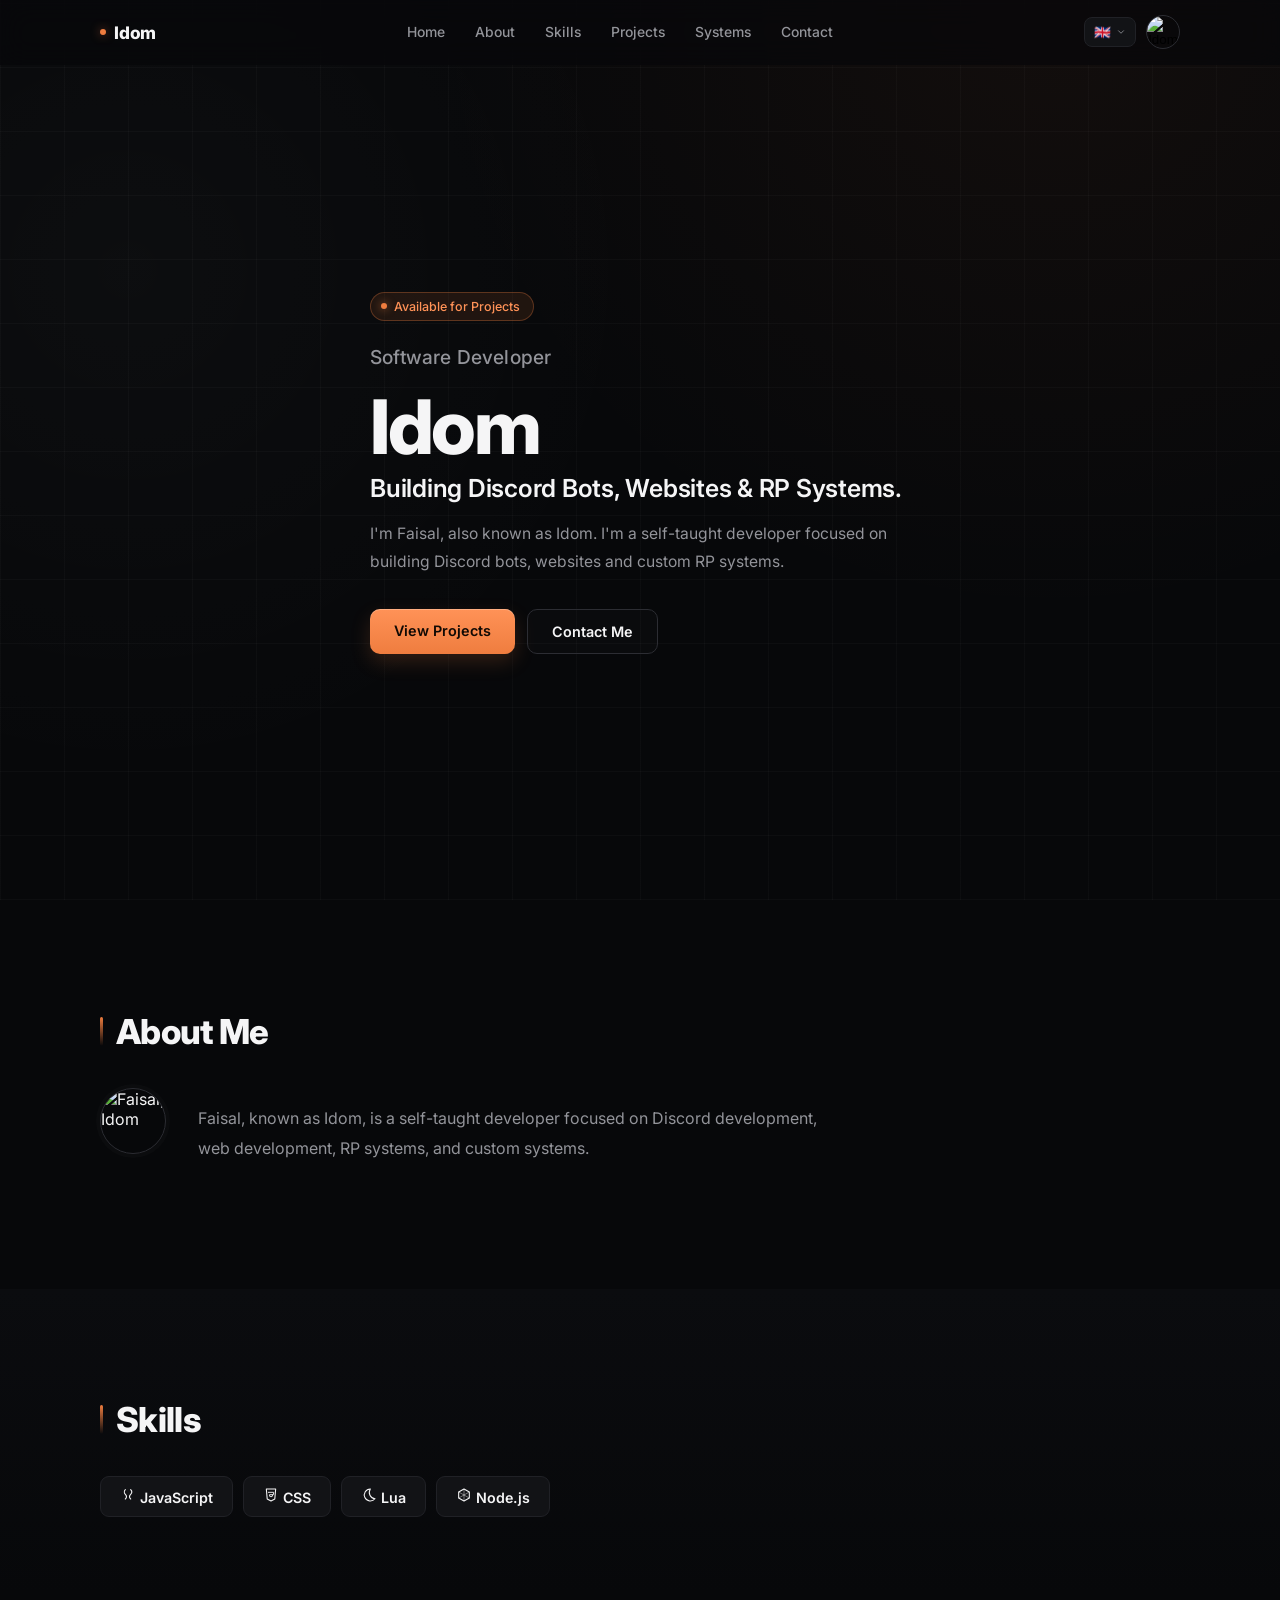
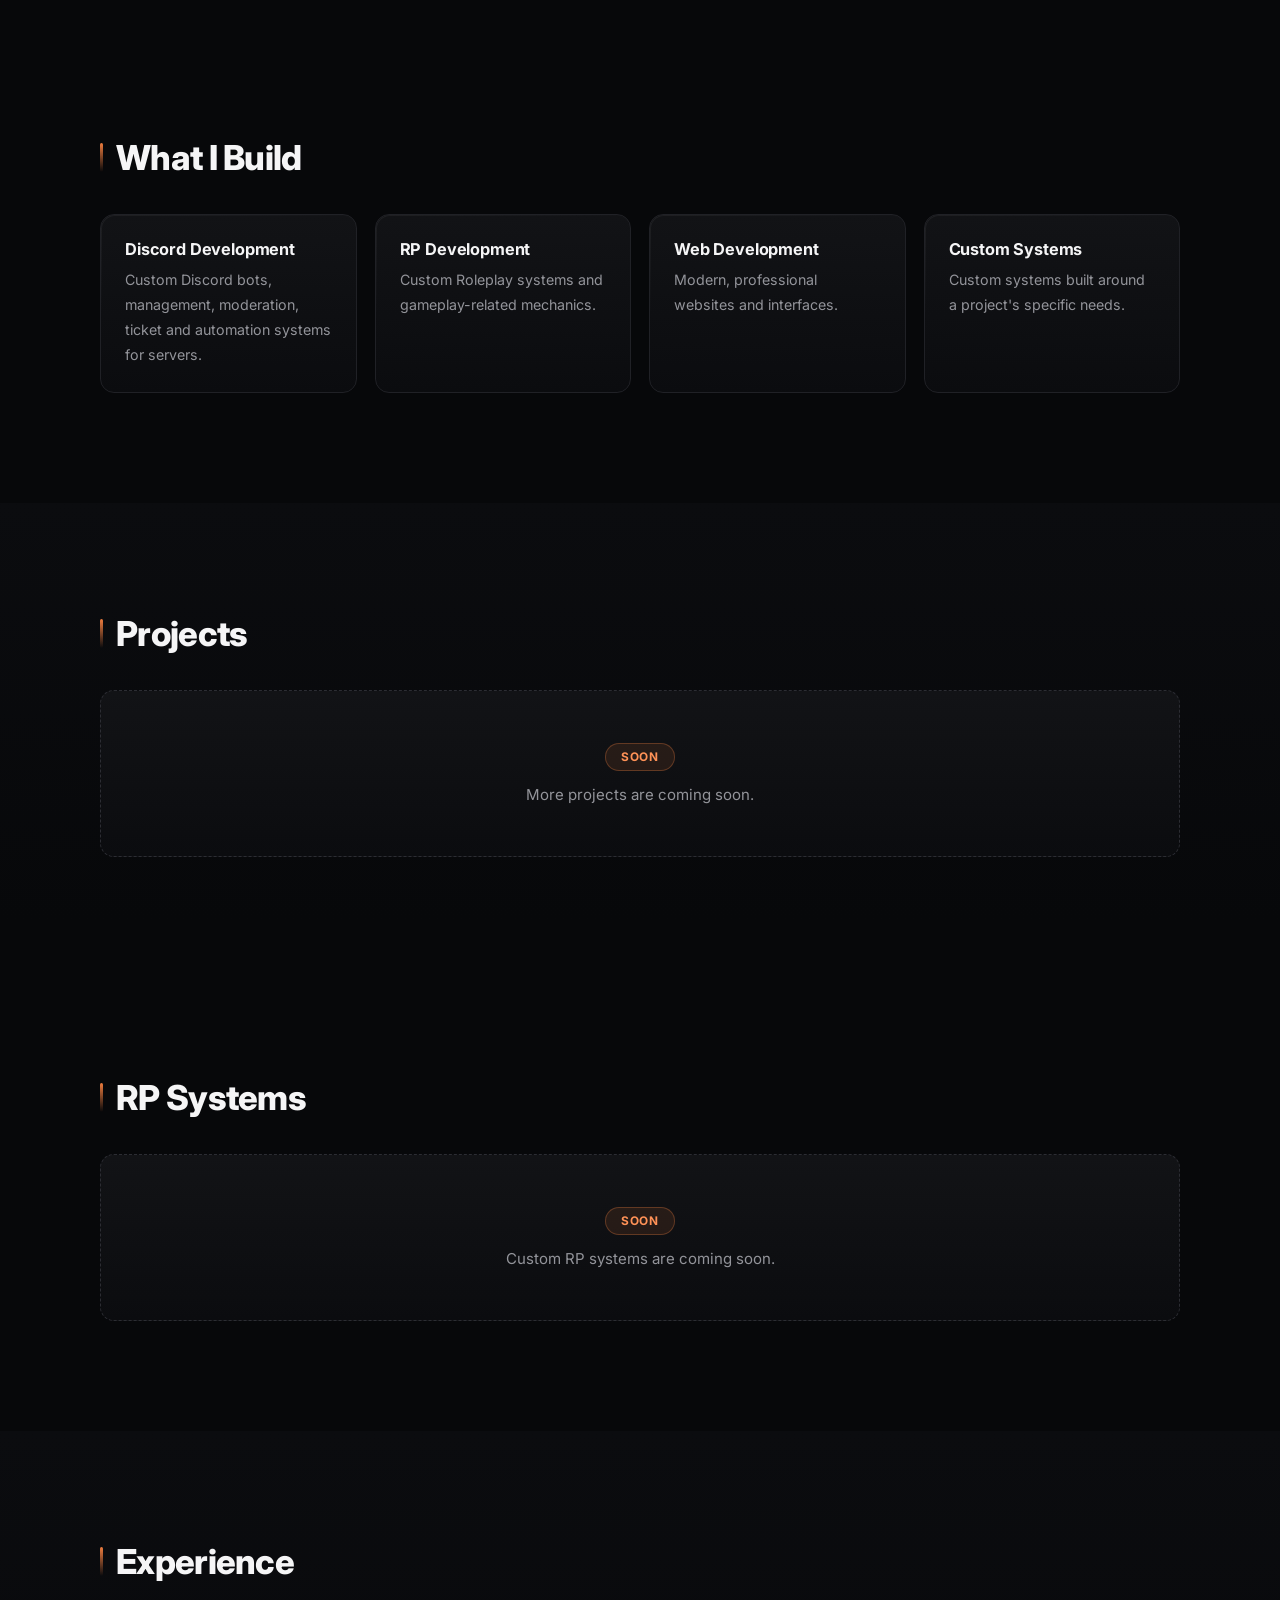
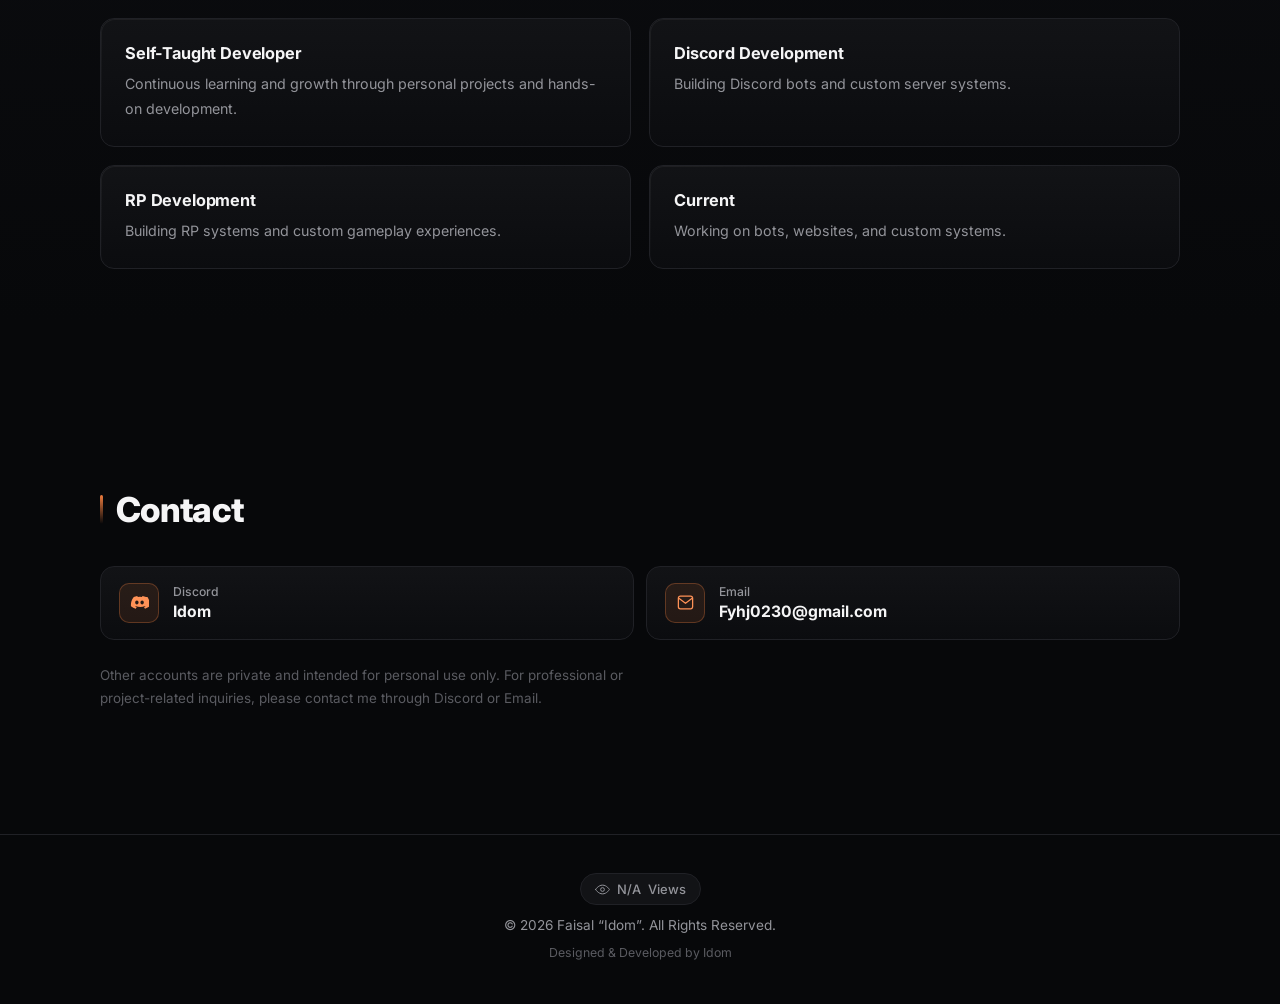
==== commit 27dc43e9: "Update index.html" ====
--- a/index.html
+++ b/index.html
@@ -5,10 +5,10 @@
   <meta name="viewport" content="width=device-width, initial-scale=1.0, viewport-fit=cover" />
   <title>Faisal "Idom" — Software Developer</title>
   <meta name="description" content="Idom - Software Developer building Discord bots, websites and custom RP systems." />
-  <meta name="theme-color" content="#0a0a0a" />
+  <meta name="theme-color" content="#08090b" />
   <link rel="preconnect" href="https://fonts.googleapis.com" />
   <link rel="preconnect" href="https://fonts.gstatic.com" crossorigin />
-  <link href="https://fonts.googleapis.com/css2?family=Inter:wght@400;500;600;700;800&family=Cairo:wght@400;500;600;700;800&display=swap" rel="stylesheet" />
+  <link href="https://fonts.googleapis.com/css2?family=Inter:wght@400;500;600;700;800&family=JetBrains+Mono:wght@400;500&family=Cairo:wght@400;500;600;700;800&display=swap" rel="stylesheet" />
   <link rel="stylesheet" href="style.css" />
 </head>
 <body>
@@ -57,8 +57,8 @@
     <section id="home" class="hero">
       <div class="hero-inner reveal">
         <span class="status-badge" data-i18n="hero.status"></span>
+        <p class="hero-role" data-i18n="hero.role"></p>
         <h1 class="hero-name">Idom</h1>
-        <p class="hero-role" data-i18n="hero.role"></p>
         <p class="hero-tagline" data-i18n="hero.tagline"></p>
         <p class="hero-bio" data-i18n="hero.bio"></p>
         <div class="hero-actions">
@@ -82,10 +82,22 @@
       <div class="section-inner reveal">
         <h2 class="section-title" data-i18n="skills.title"></h2>
         <div class="skills-grid">
-          <span class="skill-tag">JavaScript</span>
-          <span class="skill-tag">CSS</span>
-          <span class="skill-tag">Lua</span>
-          <span class="skill-tag">Node.js</span>
+          <span class="skill-tag">
+            <svg class="skill-icon" width="16" height="16" viewBox="0 0 24 24" fill="none"><path d="M8 4C6 6 6 9 8 11c2 2 2 5 0 7M16 4c2 2 2 5 0 7-2 2-2 5 0 7" stroke="currentColor" stroke-width="1.6" stroke-linecap="round"/></svg>
+            JavaScript
+          </span>
+          <span class="skill-tag">
+            <svg class="skill-icon" width="16" height="16" viewBox="0 0 24 24" fill="none"><path d="M5 3h14l-1.3 15L12 21l-5.7-3L5 3z" stroke="currentColor" stroke-width="1.6" stroke-linejoin="round"/><path d="M8 8h8l-.3 3.5H9.8L10 14l2 .6 2-.6.2-2" stroke="currentColor" stroke-width="1.4" stroke-linecap="round" stroke-linejoin="round"/></svg>
+            CSS
+          </span>
+          <span class="skill-tag">
+            <svg class="skill-icon" width="16" height="16" viewBox="0 0 24 24" fill="none"><path d="M14 3a9 9 0 1 0 7 14.6A9.5 9.5 0 0 1 14 3z" stroke="currentColor" stroke-width="1.6" stroke-linejoin="round"/></svg>
+            Lua
+          </span>
+          <span class="skill-tag">
+            <svg class="skill-icon" width="16" height="16" viewBox="0 0 24 24" fill="none"><path d="M12 3 4 7.5v9L12 21l8-4.5v-9L12 3z" stroke="currentColor" stroke-width="1.6" stroke-linejoin="round"/><path d="M12 3v18M4 7.5 12 12l8-4.5M4 16.5 12 12l8 4.5" stroke="currentColor" stroke-width="1.2" stroke-linejoin="round" opacity="0.55"/></svg>
+            Node.js
+          </span>
         </div>
       </div>
     </section>
@@ -164,7 +176,7 @@
         <div class="contact-grid">
           <a class="contact-card" href="https://discord.com/users/1149991645203406848" target="_blank" rel="noopener noreferrer">
             <span class="contact-icon" aria-hidden="true">
-              <svg width="20" height="20" viewBox="0 0 24 24" fill="none"><path d="M20.222 5.111A19.8 19.8 0 0 0 15.86 3.7a.07.07 0 0 0-.077.035c-.208.37-.438.852-.6 1.232a18.3 18.3 0 0 0-5.366 0 12 12 0 0 0-.61-1.232.08.08 0 0 0-.076-.035 19.7 19.7 0 0 0-4.363 1.411.07.07 0 0 0-.032.028C1.578 9.09.868 12.956 1.217 16.77a.083.083 0 0 0 .031.056 20 20 0 0 0 5.993 3.03.077.077 0 0 0 .084-.028c.462-.63.874-1.295 1.226-1.994a.076.076 0 0 0-.041-.106 13 13 0 0 1-1.872-.892.077.077 0 0 1-.008-.128q.189-.14.365-.287a.074.074 0 0 1 .077-.01c3.928 1.793 8.18 1.793 12.061 0a.073.073 0 0 1 .078.01q.176.148.364.287a.077.077 0 0 1-.006.128 12 12 0 0 1-1.873.891.076.076 0 0 0-.04.107c.36.698.772 1.362 1.225 1.993a.076.076 0 0 0 .084.029 19.9 19.9 0 0 0 6.002-3.03.08.08 0 0 0 .032-.055c.417-4.412-.699-8.246-2.957-11.632a.06.06 0 0 0-.031-.029M8.68 14.427c-1.182 0-2.157-1.085-2.157-2.419 0-1.333.956-2.419 2.157-2.419 1.21 0 2.176 1.096 2.157 2.42 0 1.333-.956 2.418-2.157 2.418m6.657 0c-1.182 0-2.157-1.085-2.157-2.419 0-1.333.955-2.419 2.157-2.419 1.21 0 2.176 1.096 2.157 2.42 0 1.333-.947 2.418-2.157 2.418" fill="currentColor"/></svg>
+              <svg width="19" height="19" viewBox="0 0 24 24" fill="none"><path d="M20.222 5.111A19.8 19.8 0 0 0 15.86 3.7a.07.07 0 0 0-.077.035c-.208.37-.438.852-.6 1.232a18.3 18.3 0 0 0-5.366 0 12 12 0 0 0-.61-1.232.08.08 0 0 0-.076-.035 19.7 19.7 0 0 0-4.363 1.411.07.07 0 0 0-.032.028C1.578 9.09.868 12.956 1.217 16.77a.083.083 0 0 0 .031.056 20 20 0 0 0 5.993 3.03.077.077 0 0 0 .084-.028c.462-.63.874-1.295 1.226-1.994a.076.076 0 0 0-.041-.106 13 13 0 0 1-1.872-.892.077.077 0 0 1-.008-.128q.189-.14.365-.287a.074.074 0 0 1 .077-.01c3.928 1.793 8.18 1.793 12.061 0a.073.073 0 0 1 .078.01q.176.148.364.287a.077.077 0 0 1-.006.128 12 12 0 0 1-1.873.891.076.076 0 0 0-.04.107c.36.698.772 1.362 1.225 1.993a.076.076 0 0 0 .084.029 19.9 19.9 0 0 0 6.002-3.03.08.08 0 0 0 .032-.055c.417-4.412-.699-8.246-2.957-11.632a.06.06 0 0 0-.031-.029M8.68 14.427c-1.182 0-2.157-1.085-2.157-2.419 0-1.333.956-2.419 2.157-2.419 1.21 0 2.176 1.096 2.157 2.42 0 1.333-.956 2.418-2.157 2.418m6.657 0c-1.182 0-2.157-1.085-2.157-2.419 0-1.333.955-2.419 2.157-2.419 1.21 0 2.176 1.096 2.157 2.42 0 1.333-.947 2.418-2.157 2.418" fill="currentColor"/></svg>
             </span>
             <span class="contact-text">
               <span class="contact-label" data-i18n="contact.discordLabel"></span>
@@ -173,7 +185,7 @@
           </a>
           <a class="contact-card" href="mailto:Fyhj0230@gmail.com">
             <span class="contact-icon" aria-hidden="true">
-              <svg width="20" height="20" viewBox="0 0 24 24" fill="none"><path d="M3 6.5A2.5 2.5 0 0 1 5.5 4h13A2.5 2.5 0 0 1 21 6.5v11a2.5 2.5 0 0 1-2.5 2.5h-13A2.5 2.5 0 0 1 3 17.5z" stroke="currentColor" stroke-width="1.6"/><path d="m4 7 8 6 8-6" stroke="currentColor" stroke-width="1.6" stroke-linecap="round" stroke-linejoin="round"/></svg>
+              <svg width="19" height="19" viewBox="0 0 24 24" fill="none"><path d="M3 6.5A2.5 2.5 0 0 1 5.5 4h13A2.5 2.5 0 0 1 21 6.5v11a2.5 2.5 0 0 1-2.5 2.5h-13A2.5 2.5 0 0 1 3 17.5z" stroke="currentColor" stroke-width="1.6"/><path d="m4 7 8 6 8-6" stroke="currentColor" stroke-width="1.6" stroke-linecap="round" stroke-linejoin="round"/></svg>
             </span>
             <span class="contact-text">
               <span class="contact-label" data-i18n="contact.emailLabel"></span>
@@ -190,7 +202,7 @@
   <footer class="footer">
     <div class="footer-inner">
       <div class="views-counter" id="viewsCounter">
-        <svg width="16" height="16" viewBox="0 0 24 24" fill="none" aria-hidden="true">
+        <svg width="15" height="15" viewBox="0 0 24 24" fill="none" aria-hidden="true">
           <path d="M1 12s4-7 11-7 11 7 11 7-4 7-11 7-11-7-11-7z" stroke="currentColor" stroke-width="1.6" stroke-linecap="round" stroke-linejoin="round"/>
           <circle cx="12" cy="12" r="3" stroke="currentColor" stroke-width="1.6"/>
         </svg>
--- a/style.css
+++ b/style.css
@@ -475,3 +475,155 @@
   border-radius: 999px;
   margin-bottom: 14px;
 }
+
+.soon-card p { color: var(--text-muted); margin: 0; font-size: 0.94rem; }
+
+.contact-grid {
+  display: grid;
+  grid-template-columns: 1fr;
+  gap: 12px;
+  margin-bottom: 24px;
+}
+
+.contact-card {
+  cursor: pointer;
+  background: linear-gradient(180deg, var(--surface), var(--bg-alt));
+  border: 1px solid var(--border);
+  border-radius: var(--radius);
+  padding: 16px 18px;
+  display: flex;
+  align-items: center;
+  gap: 14px;
+  min-width: 0;
+  transition: border-color 0.25s var(--ease), transform 0.25s var(--ease), background 0.25s var(--ease);
+}
+
+.contact-card:hover {
+  border-color: var(--accent-border);
+  background: linear-gradient(180deg, var(--surface-hover), var(--bg-alt));
+  transform: translateY(-2px);
+}
+
+.contact-card:active { transform: translateY(0) scale(0.99); }
+
+.contact-icon {
+  flex-shrink: 0;
+  width: 40px;
+  height: 40px;
+  border-radius: 10px;
+  display: flex;
+  align-items: center;
+  justify-content: center;
+  background: var(--accent-dim);
+  border: 1px solid var(--accent-border);
+  color: var(--accent-strong);
+  transition: transform 0.25s var(--ease);
+}
+
+.contact-card:hover .contact-icon { transform: scale(1.06); }
+
+.contact-text {
+  display: flex;
+  flex-direction: column;
+  gap: 3px;
+  min-width: 0;
+}
+
+.contact-label { font-size: 0.76rem; color: var(--text-muted); font-weight: 500; }
+
+.contact-value {
+  font-weight: 700;
+  font-size: 0.98rem;
+  overflow-wrap: anywhere;
+  word-break: break-word;
+}
+
+.contact-note {
+  color: var(--text-faint);
+  font-size: 0.84rem;
+  line-height: 1.75;
+  max-width: 560px;
+}
+
+.footer {
+  border-top: 1px solid var(--border);
+  padding: 38px 0 44px;
+}
+
+.footer-inner {
+  display: flex;
+  flex-direction: column;
+  align-items: center;
+  gap: 12px;
+  text-align: center;
+}
+
+.views-counter {
+  display: inline-flex;
+  align-items: center;
+  gap: 7px;
+  color: var(--text-muted);
+  font-size: 0.81rem;
+  font-weight: 500;
+  background: var(--surface);
+  border: 1px solid var(--border);
+  padding: 7px 14px;
+  border-radius: 999px;
+  transition: border-color 0.2s var(--ease), color 0.2s var(--ease), background 0.2s var(--ease);
+}
+
+.views-counter:hover {
+  border-color: var(--accent-border);
+  color: var(--accent-strong);
+  background: var(--accent-dim);
+}
+
+.views-counter svg { flex-shrink: 0; }
+
+.footer-copy { margin: 0; font-size: 0.85rem; color: var(--text-muted); }
+.footer-credit { margin: 0; font-size: 0.77rem; color: var(--text-faint); }
+
+.reveal {
+  opacity: 0;
+  transform: translateY(16px);
+  transition: opacity 0.6s var(--ease), transform 0.6s var(--ease);
+}
+
+.reveal.visible { opacity: 1; transform: translateY(0); }
+
+@keyframes fadeIn {
+  from { opacity: 0; transform: translateY(-6px); }
+  to { opacity: 1; transform: translateY(0); }
+}
+
+@media (prefers-reduced-motion: reduce) {
+  html { scroll-behavior: auto; }
+  .reveal { opacity: 1; transform: none; transition: none; }
+  .btn, .skill-tag, .build-card, .timeline-item, .contact-card { transition: none; }
+}
+
+@media (min-width: 860px) {
+  .nav-links {
+    display: flex;
+    align-items: center;
+    gap: 2px;
+  }
+
+  .menu-toggle { display: none; }
+
+  .about-content { flex-direction: row; align-items: flex-start; gap: 32px; }
+
+  .build-grid { grid-template-columns: repeat(2, 1fr); gap: 18px; }
+
+  .timeline { grid-template-columns: repeat(2, 1fr); gap: 18px; }
+
+  .contact-grid { grid-template-columns: repeat(2, 1fr); }
+
+  .section { padding: 110px 0; }
+
+  .hero { min-height: calc(100vh - 64px); }
+}
+
+@media (min-width: 1180px) {
+  .build-grid { grid-template-columns: repeat(4, 1fr); }
+}
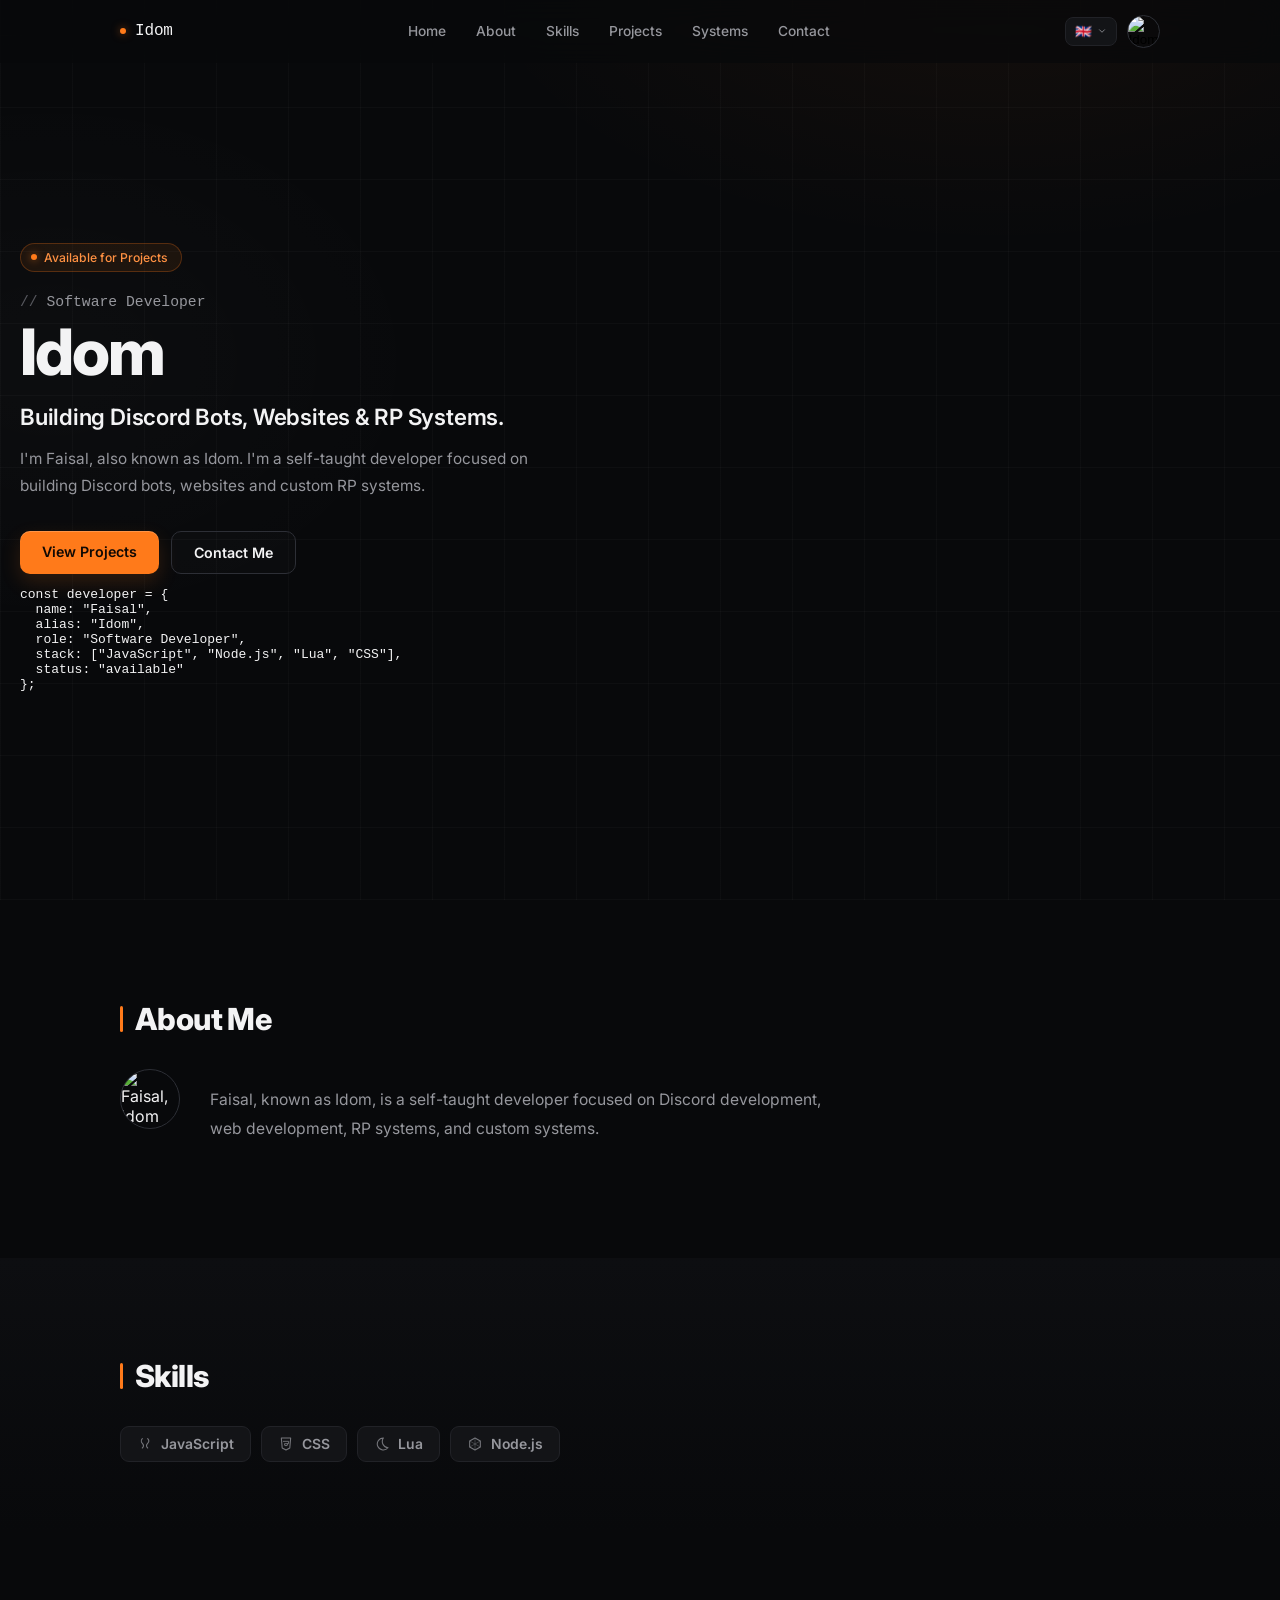
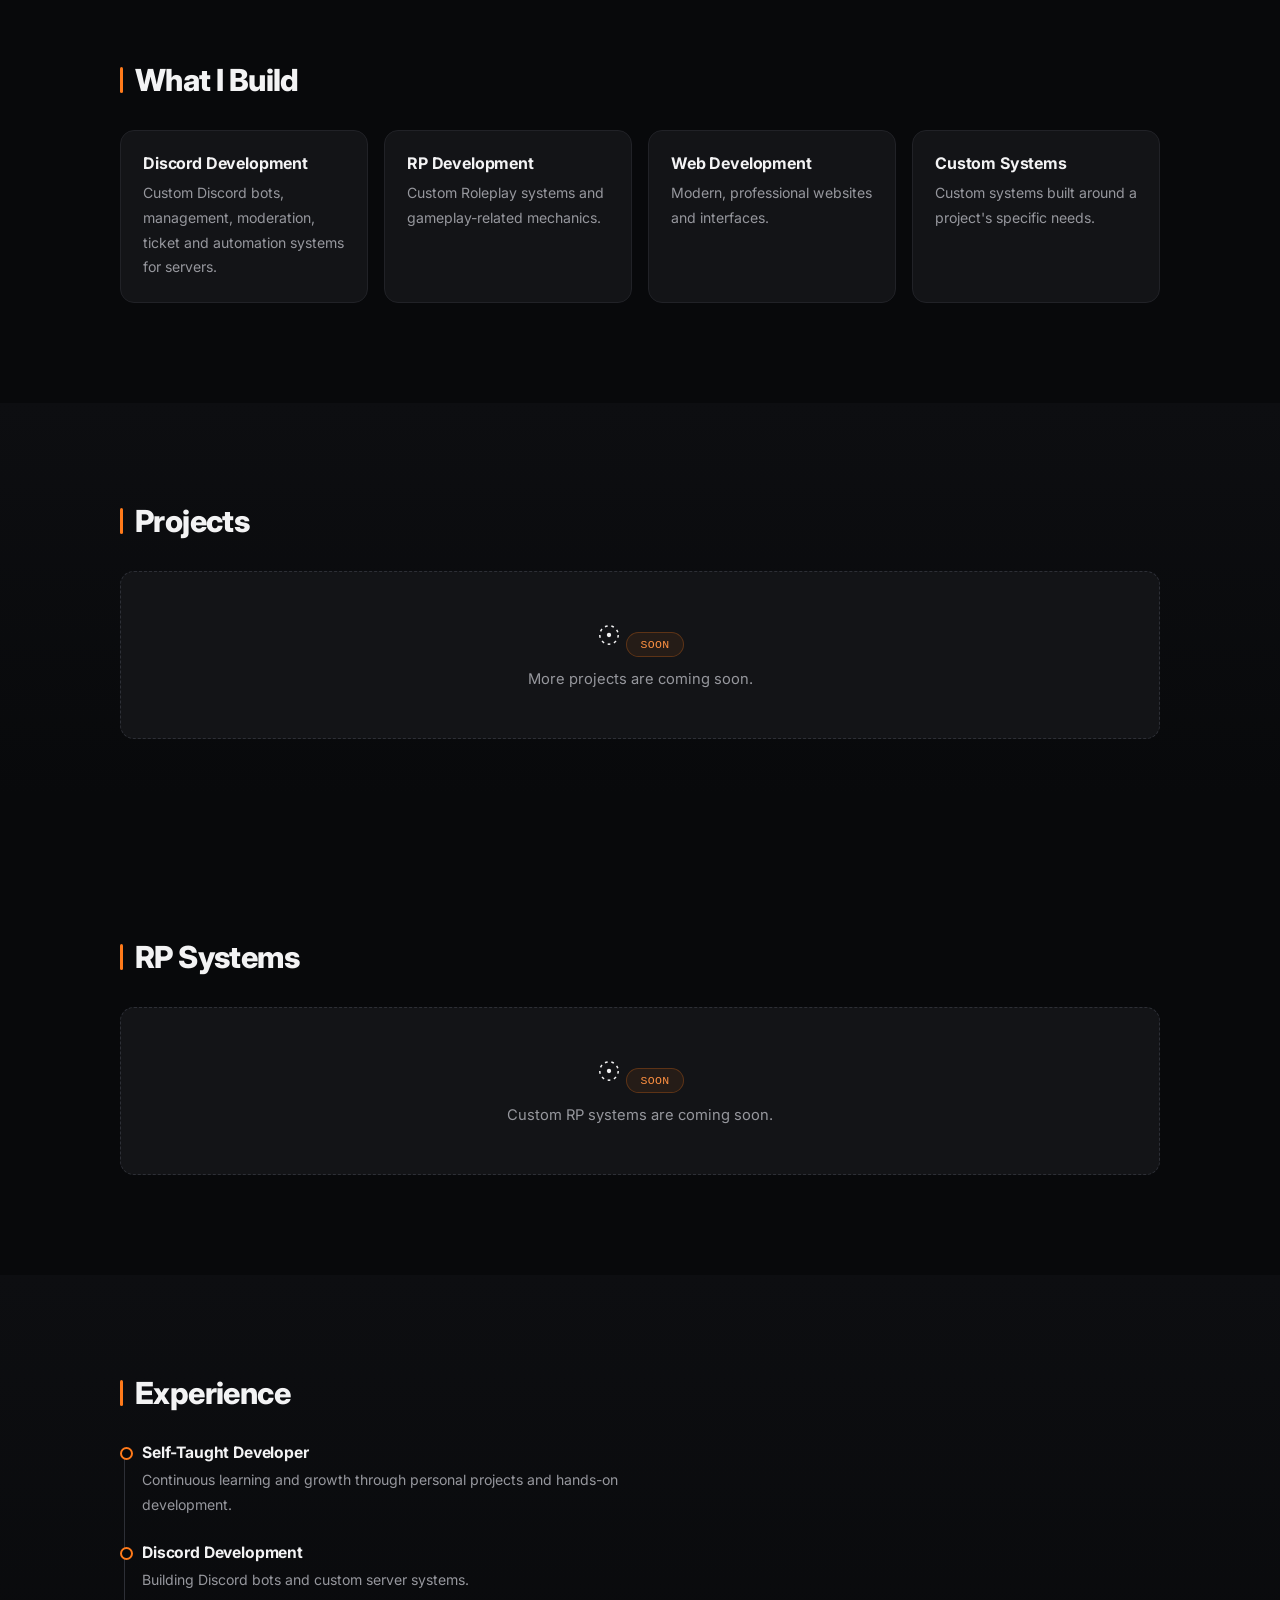
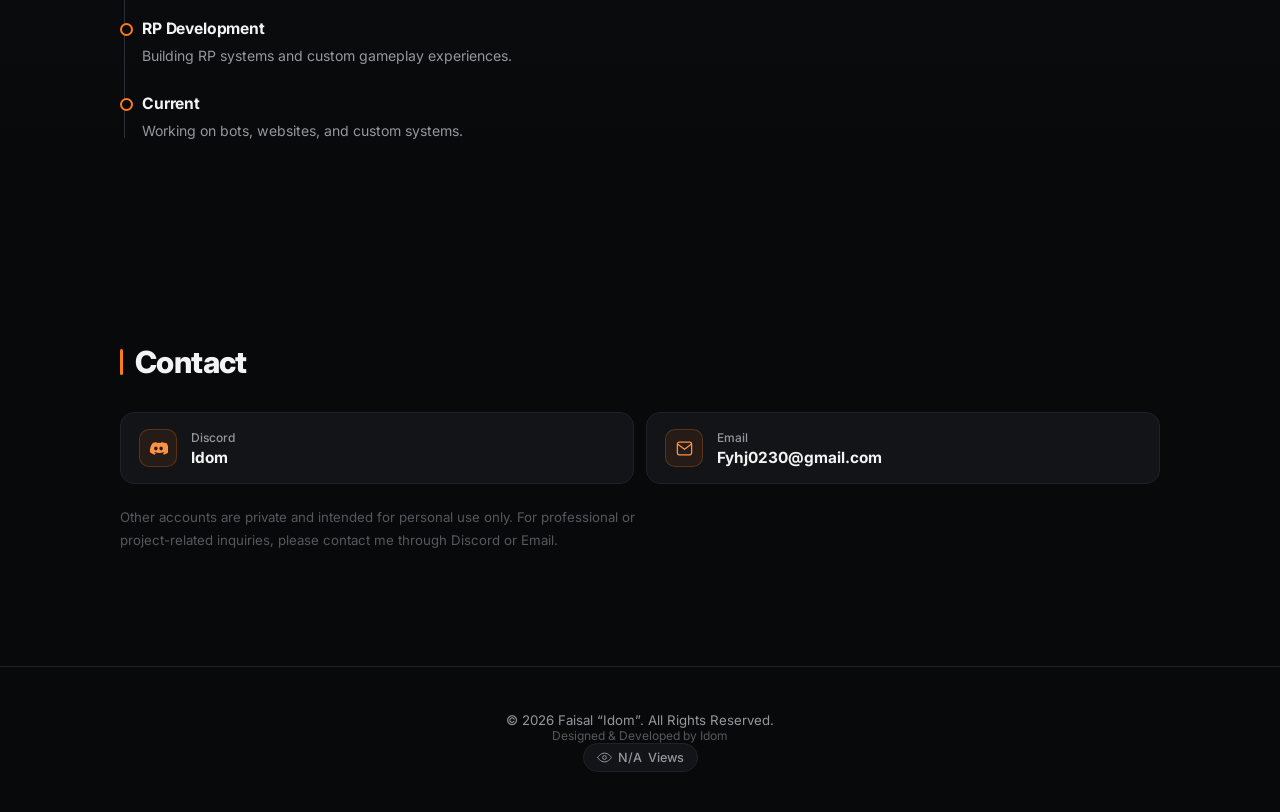
==== commit 38b5e3ca: "Update index.html" ====
--- a/index.html
+++ b/index.html
@@ -55,15 +55,31 @@
   <main>
 
     <section id="home" class="hero">
-      <div class="hero-inner reveal">
-        <span class="status-badge" data-i18n="hero.status"></span>
-        <p class="hero-role" data-i18n="hero.role"></p>
-        <h1 class="hero-name">Idom</h1>
-        <p class="hero-tagline" data-i18n="hero.tagline"></p>
-        <p class="hero-bio" data-i18n="hero.bio"></p>
-        <div class="hero-actions">
-          <a href="#projects" class="btn btn-primary" data-i18n="hero.viewProjects"></a>
-          <a href="#contact" class="btn btn-outline" data-i18n="hero.contactMe"></a>
+      <div class="hero-grid">
+        <div class="hero-inner reveal">
+          <span class="status-badge" data-i18n="hero.status"></span>
+          <p class="hero-role" data-i18n="hero.role"></p>
+          <h1 class="hero-name">Idom</h1>
+          <span class="hero-rule" aria-hidden="true"></span>
+          <p class="hero-tagline" data-i18n="hero.tagline"></p>
+          <p class="hero-bio" data-i18n="hero.bio"></p>
+          <div class="hero-actions">
+            <a href="#projects" class="btn btn-primary" data-i18n="hero.viewProjects"></a>
+            <a href="#contact" class="btn btn-outline" data-i18n="hero.contactMe"></a>
+          </div>
+        </div>
+
+        <div class="hero-code reveal" aria-hidden="true">
+          <div class="code-window">
+            <div class="code-dots"><span></span><span></span><span></span></div>
+            <pre class="code-body"><code><span class="tok-kw">const</span> developer = {
+  name: <span class="tok-str">"Faisal"</span>,
+  alias: <span class="tok-str">"Idom"</span>,
+  role: <span class="tok-str">"Software Developer"</span>,
+  stack: [<span class="tok-str">"JavaScript"</span>, <span class="tok-str">"Node.js"</span>, <span class="tok-str">"Lua"</span>, <span class="tok-str">"CSS"</span>],
+  status: <span class="tok-str">"available"</span>
+};</code></pre>
+          </div>
         </div>
       </div>
     </section>
@@ -72,7 +88,10 @@
       <div class="section-inner reveal">
         <h2 class="section-title" data-i18n="about.title"></h2>
         <div class="about-content">
-          <img class="about-avatar" src="https://files.catbox.moe/mlx3eq.jpeg" alt="Faisal, Idom" />
+          <div class="about-avatar-wrap">
+            <img class="about-avatar" src="https://files.catbox.moe/mlx3eq.jpeg" alt="Faisal, Idom" />
+            <span class="about-status-dot" aria-hidden="true"></span>
+          </div>
           <p class="about-text" data-i18n="about.text"></p>
         </div>
       </div>
@@ -130,6 +149,9 @@
       <div class="section-inner reveal">
         <h2 class="section-title" data-i18n="projects.title"></h2>
         <div class="soon-card" id="projectsList">
+          <span class="soon-icon" aria-hidden="true">
+            <svg width="26" height="26" viewBox="0 0 24 24" fill="none"><circle cx="12" cy="12" r="8.5" stroke="currentColor" stroke-width="1.4" stroke-dasharray="2.5 3.5"/><circle cx="12" cy="12" r="2" fill="currentColor"/></svg>
+          </span>
           <span class="soon-tag" data-i18n="projects.soon"></span>
           <p data-i18n="projects.comingSoon"></p>
         </div>
@@ -140,6 +162,9 @@
       <div class="section-inner reveal">
         <h2 class="section-title" data-i18n="systems.title"></h2>
         <div class="soon-card" id="systemsList">
+          <span class="soon-icon" aria-hidden="true">
+            <svg width="26" height="26" viewBox="0 0 24 24" fill="none"><circle cx="12" cy="12" r="8.5" stroke="currentColor" stroke-width="1.4" stroke-dasharray="2.5 3.5"/><circle cx="12" cy="12" r="2" fill="currentColor"/></svg>
+          </span>
           <span class="soon-tag" data-i18n="systems.soon"></span>
           <p data-i18n="systems.comingSoon"></p>
         </div>
@@ -201,16 +226,21 @@
 
   <footer class="footer">
     <div class="footer-inner">
-      <div class="views-counter" id="viewsCounter">
-        <svg width="15" height="15" viewBox="0 0 24 24" fill="none" aria-hidden="true">
-          <path d="M1 12s4-7 11-7 11 7 11 7-4 7-11 7-11-7-11-7z" stroke="currentColor" stroke-width="1.6" stroke-linecap="round" stroke-linejoin="round"/>
-          <circle cx="12" cy="12" r="3" stroke="currentColor" stroke-width="1.6"/>
-        </svg>
-        <span id="viewsCount">—</span>
-        <span data-i18n="views"></span>
-      </div>
-      <p class="footer-copy">© 2026 Faisal “Idom”. All Rights Reserved.</p>
-      <p class="footer-credit" data-i18n="footer.designed"></p>
+      <div class="footer-divider" aria-hidden="true"></div>
+      <div class="footer-row">
+        <div class="footer-left">
+          <p class="footer-copy">© 2026 Faisal “Idom”. All Rights Reserved.</p>
+          <p class="footer-credit" data-i18n="footer.designed"></p>
+        </div>
+        <div class="views-counter" id="viewsCounter">
+          <svg width="15" height="15" viewBox="0 0 24 24" fill="none" aria-hidden="true">
+            <path d="M1 12s4-7 11-7 11 7 11 7-4 7-11 7-11-7-11-7z" stroke="currentColor" stroke-width="1.6" stroke-linecap="round" stroke-linejoin="round"/>
+            <circle cx="12" cy="12" r="3" stroke="currentColor" stroke-width="1.6"/>
+          </svg>
+          <span id="viewsCount">—</span>
+          <span data-i18n="views"></span>
+        </div>
+      </div>
     </div>
   </footer>
 
--- a/style.css
+++ b/style.css
@@ -1,22 +1,23 @@
 :root {
-  --bg: #07080a;
-  --bg-alt: #0b0c0f;
-  --surface: #121316;
-  --surface-hover: #17181c;
-  --border: #202126;
-  --border-strong: #2c2d33;
-  --text: #f5f5f6;
-  --text-muted: #93949a;
-  --text-faint: #5a5b61;
-  --accent: #ef7d3f;
-  --accent-strong: #ff9257;
-  --accent-dim: rgba(239, 125, 63, 0.1);
-  --accent-border: rgba(239, 125, 63, 0.3);
+  --bg: #08090b;
+  --bg-alt: #0d0e11;
+  --surface: #131417;
+  --surface-2: #181a1e;
+  --border: #212227;
+  --border-strong: #2d2f36;
+  --text: #f3f3f4;
+  --text-dim: #96979d;
+  --text-faint: #57585e;
+  --accent: #ff7a1a;
+  --accent-strong: #ff9142;
+  --accent-dim: rgba(255, 122, 26, 0.08);
+  --accent-border: rgba(255, 122, 26, 0.26);
   --radius: 14px;
   --radius-sm: 9px;
   --font-latin: "Inter", sans-serif;
   --font-arabic: "Cairo", sans-serif;
-  --maxw: 1120px;
+  --font-mono: "JetBrains Mono", monospace;
+  --maxw: 1080px;
   --ease: cubic-bezier(0.22, 1, 0.36, 1);
 }
 
@@ -43,15 +44,14 @@
   z-index: -1;
   pointer-events: none;
   background:
-    radial-gradient(circle at 82% 0%, rgba(239, 125, 63, 0.05), transparent 45%),
-    radial-gradient(circle at 10% 30%, rgba(255, 255, 255, 0.025), transparent 40%),
-    repeating-linear-gradient(0deg, rgba(255, 255, 255, 0.025) 0px, rgba(255, 255, 255, 0.025) 1px, transparent 1px, transparent 64px),
-    repeating-linear-gradient(90deg, rgba(255, 255, 255, 0.025) 0px, rgba(255, 255, 255, 0.025) 1px, transparent 1px, transparent 64px);
+    radial-gradient(ellipse 900px 500px at 78% -6%, rgba(255, 122, 26, 0.055), transparent 60%),
+    radial-gradient(ellipse 700px 500px at 4% 40%, rgba(255, 255, 255, 0.02), transparent 55%),
+    repeating-linear-gradient(0deg, rgba(255, 255, 255, 0.022) 0px, rgba(255, 255, 255, 0.022) 1px, transparent 1px, transparent 72px),
+    repeating-linear-gradient(90deg, rgba(255, 255, 255, 0.022) 0px, rgba(255, 255, 255, 0.022) 1px, transparent 1px, transparent 72px);
   background-color: var(--bg);
 }
 
 img { max-width: 100%; display: block; }
-
 a { color: inherit; text-decoration: none; }
 
 .section-inner, .nav-inner, .footer-inner {
@@ -60,35 +60,32 @@
   padding: 0 20px;
 }
 
+/* Navbar */
 .navbar {
   position: sticky;
   top: 0;
   z-index: 100;
-  background: rgba(7, 8, 10, 0.72);
+  background: rgba(8, 9, 11, 0.7);
   backdrop-filter: blur(14px) saturate(140%);
   border-bottom: 1px solid transparent;
   transition: background 0.3s var(--ease), border-color 0.3s var(--ease), box-shadow 0.3s var(--ease);
 }
 
 .navbar.scrolled {
-  background: rgba(7, 8, 10, 0.9);
+  background: rgba(8, 9, 11, 0.92);
   border-bottom-color: var(--border);
-  box-shadow: 0 8px 30px rgba(0, 0, 0, 0.35);
-}
-
-.nav-inner {
-  display: flex;
-  align-items: center;
-  justify-content: space-between;
-  height: 64px;
-}
+  box-shadow: 0 10px 30px rgba(0, 0, 0, 0.35);
+}
+
+.nav-inner { display: flex; align-items: center; justify-content: space-between; height: 62px; }
 
 .nav-logo {
-  font-weight: 800;
-  font-size: 1.08rem;
+  font-family: var(--font-mono);
+  font-weight: 500;
+  font-size: 1rem;
   letter-spacing: -0.01em;
   position: relative;
-  padding-inline-start: 14px;
+  padding-inline-start: 15px;
 }
 
 .nav-logo::before {
@@ -101,17 +98,15 @@
   height: 6px;
   border-radius: 50%;
   background: var(--accent);
-  box-shadow: 0 0 10px rgba(239, 125, 63, 0.55);
-}
-
-.nav-links {
-  display: none;
-}
+  box-shadow: 0 0 9px rgba(255, 122, 26, 0.55);
+}
+
+.nav-links { display: none; }
 
 .nav-link {
-  font-size: 0.87rem;
+  font-size: 0.86rem;
   font-weight: 500;
-  color: var(--text-muted);
+  color: var(--text-dim);
   padding: 8px 14px;
   border-radius: 8px;
   transition: color 0.2s var(--ease), background 0.2s var(--ease);
@@ -119,15 +114,11 @@
 
 .nav-link:hover { color: var(--text); background: var(--surface); }
 
-.nav-actions {
-  display: flex;
-  align-items: center;
-  gap: 10px;
-}
+.nav-actions { display: flex; align-items: center; gap: 10px; }
 
 .avatar-btn {
-  width: 34px;
-  height: 34px;
+  width: 33px;
+  height: 33px;
   border-radius: 50%;
   overflow: hidden;
   border: 1px solid var(--border-strong);
@@ -139,12 +130,11 @@
 }
 
 .avatar-btn:hover { border-color: var(--accent); transform: scale(1.04); }
-
 .avatar-btn img { width: 100%; height: 100%; object-fit: cover; }
 
 .menu-toggle {
-  width: 34px;
-  height: 34px;
+  width: 33px;
+  height: 33px;
   border: 1px solid var(--border);
   border-radius: 8px;
   background: var(--surface);
@@ -157,11 +147,9 @@
   transition: border-color 0.2s var(--ease);
 }
 
-.menu-toggle:hover { border-color: var(--border-strong); }
-
 .menu-toggle span {
-  width: 16px;
-  height: 1.5px;
+  width: 15px;
+  height: 1.4px;
   background: var(--text);
   transition: transform 0.25s var(--ease), opacity 0.2s var(--ease);
 }
@@ -174,19 +162,24 @@
   display: flex;
   flex-direction: column;
   position: absolute;
-  top: 64px;
+  top: 62px;
   inset-inline: 0;
-  background: rgba(11, 12, 15, 0.98);
+  background: rgba(13, 14, 17, 0.98);
   backdrop-filter: blur(14px);
   border-bottom: 1px solid var(--border);
-  padding: 10px 20px 18px;
-  gap: 2px;
+  padding: 8px 20px 16px;
   animation: fadeIn 0.2s var(--ease);
 }
 
-.nav-links.mobile-open .nav-link { padding: 13px 10px; font-size: 0.98rem; border-bottom: 1px solid var(--border); border-radius: 0; }
+.nav-links.mobile-open .nav-link {
+  padding: 13px 10px;
+  font-size: 0.96rem;
+  border-bottom: 1px solid var(--border);
+  border-radius: 0;
+}
 .nav-links.mobile-open .nav-link:last-child { border-bottom: none; }
 
+/* Language selector */
 .lang-select { position: relative; }
 
 .lang-toggle {
@@ -199,18 +192,17 @@
   padding: 6px 9px;
   color: var(--text);
   cursor: pointer;
-  font-size: 0.85rem;
+  font-size: 0.83rem;
   transition: border-color 0.2s var(--ease), background 0.2s var(--ease);
 }
 
-.lang-toggle:hover { border-color: var(--border-strong); background: var(--surface-hover); }
-
-.lang-toggle .chev { color: var(--text-muted); transition: transform 0.2s var(--ease); }
+.lang-toggle:hover { border-color: var(--border-strong); background: var(--surface-2); }
+.lang-toggle .chev { color: var(--text-dim); }
 
 .lang-menu {
   display: none;
   position: absolute;
-  top: calc(100% + 10px);
+  top: calc(100% + 9px);
   inset-inline-end: 0;
   background: var(--surface);
   border: 1px solid var(--border-strong);
@@ -218,10 +210,10 @@
   list-style: none;
   margin: 0;
   padding: 6px;
-  min-width: 152px;
+  min-width: 148px;
   box-shadow: 0 16px 40px rgba(0, 0, 0, 0.5);
   z-index: 50;
-  animation: fadeIn 0.16s var(--ease);
+  animation: fadeIn 0.15s var(--ease);
 }
 
 .lang-menu.open { display: block; }
@@ -232,19 +224,19 @@
   gap: 8px;
   padding: 9px 10px;
   border-radius: 7px;
-  font-size: 0.87rem;
+  font-size: 0.86rem;
   cursor: pointer;
   transition: background 0.15s var(--ease);
 }
 
-.lang-menu li:hover { background: var(--surface-hover); color: var(--accent-strong); }
-
+.lang-menu li:hover { background: var(--surface-2); color: var(--accent-strong); }
+
+/* Hero */
 .hero {
-  min-height: calc(100svh - 64px);
-  display: flex;
-  align-items: center;
-  padding: 40px 20px 60px;
-  position: relative;
+  min-height: calc(100svh - 62px);
+  display: flex;
+  align-items: center;
+  padding: 40px 20px 56px;
 }
 
 .hero-inner { max-width: var(--maxw); margin: 0 auto; }
@@ -253,14 +245,14 @@
   display: inline-flex;
   align-items: center;
   gap: 7px;
-  font-size: 0.78rem;
+  font-size: 0.76rem;
   font-weight: 500;
   color: var(--accent-strong);
   background: var(--accent-dim);
   border: 1px solid var(--accent-border);
   padding: 6px 13px 6px 10px;
   border-radius: 999px;
-  margin-bottom: 24px;
+  margin-bottom: 22px;
 }
 
 .status-badge::before {
@@ -269,61 +261,64 @@
   height: 6px;
   border-radius: 50%;
   background: var(--accent);
-  box-shadow: 0 0 8px rgba(239, 125, 63, 0.7);
-}
+  box-shadow: 0 0 8px rgba(255, 122, 26, 0.65);
+}
+
+.hero-role {
+  font-family: var(--font-mono);
+  font-size: 0.92rem;
+  color: var(--text-dim);
+  margin: 0 0 10px;
+  font-weight: 400;
+}
+
+.hero-role::before { content: "// "; color: var(--text-faint); }
 
 .hero-name {
-  font-size: clamp(2.5rem, 10vw, 4.7rem);
+  font-size: clamp(2.3rem, 8vw, 4rem);
   font-weight: 800;
-  margin: 0 0 8px;
+  margin: 0 0 18px;
   line-height: 1;
   letter-spacing: -0.03em;
 }
 
-.hero-role {
-  font-size: clamp(0.98rem, 3vw, 1.2rem);
-  color: var(--text-muted);
-  margin: 0 0 20px;
-  font-weight: 500;
-  letter-spacing: 0.01em;
-}
-
 .hero-tagline {
-  font-size: clamp(1.1rem, 3.4vw, 1.55rem);
+  font-size: clamp(1.05rem, 3vw, 1.4rem);
   font-weight: 600;
-  margin: 0 0 16px;
-  max-width: 600px;
-  line-height: 1.3;
+  margin: 0 0 14px;
+  max-width: 560px;
+  line-height: 1.35;
   letter-spacing: -0.01em;
 }
 
 .hero-bio {
-  color: var(--text-muted);
-  max-width: 540px;
+  color: var(--text-dim);
+  max-width: 520px;
   line-height: 1.75;
-  margin: 0 0 34px;
-  font-size: 0.98rem;
+  margin: 0 0 32px;
+  font-size: 0.96rem;
 }
 
 .hero-actions { display: flex; flex-wrap: wrap; gap: 12px; }
 
 .btn {
-  padding: 13px 24px;
+  padding: 12px 22px;
   border-radius: 10px;
-  font-size: 0.9rem;
+  font-size: 0.89rem;
   font-weight: 600;
   transition: transform 0.2s var(--ease), background 0.2s var(--ease), border-color 0.2s var(--ease), box-shadow 0.2s var(--ease);
 }
 
 .btn-primary {
-  background: linear-gradient(180deg, var(--accent-strong), var(--accent));
+  background: var(--accent);
   color: #100904;
-  box-shadow: 0 1px 0 rgba(255, 255, 255, 0.25) inset, 0 8px 20px rgba(239, 125, 63, 0.18);
+  box-shadow: 0 1px 0 rgba(255, 255, 255, 0.2) inset, 0 8px 20px rgba(255, 122, 26, 0.16);
 }
 
 .btn-primary:hover {
+  background: var(--accent-strong);
   transform: translateY(-1px);
-  box-shadow: 0 1px 0 rgba(255, 255, 255, 0.3) inset, 0 12px 28px rgba(239, 125, 63, 0.28);
+  box-shadow: 0 1px 0 rgba(255, 255, 255, 0.25) inset, 0 12px 26px rgba(255, 122, 26, 0.24);
 }
 
 .btn-outline {
@@ -340,123 +335,160 @@
 
 .btn:active { transform: scale(0.98); }
 
-.section { padding: 76px 0; }
+/* Sections */
+.section { padding: 72px 0; }
 .section-alt { background: linear-gradient(180deg, var(--bg-alt), var(--bg) 90%); }
 
 .section-title {
-  font-size: clamp(1.55rem, 4vw, 2.15rem);
+  font-size: clamp(1.4rem, 3.6vw, 1.9rem);
   font-weight: 800;
-  margin: 0 0 36px;
+  margin: 0 0 32px;
   letter-spacing: -0.02em;
   position: relative;
-  padding-inline-start: 16px;
+  padding-inline-start: 15px;
 }
 
 .section-title::before {
   content: "";
   position: absolute;
   inset-inline-start: 0;
-  top: 6px;
-  bottom: 6px;
+  top: 5px;
+  bottom: 5px;
   width: 3px;
   border-radius: 3px;
-  background: linear-gradient(180deg, var(--accent), transparent);
-}
-
-.about-content {
-  display: flex;
-  flex-direction: column;
-  gap: 24px;
-}
+  background: var(--accent);
+}
+
+/* About */
+.about-content { display: flex; flex-direction: column; gap: 22px; }
 
 .about-avatar {
-  width: 66px;
-  height: 66px;
+  width: 60px;
+  height: 60px;
   border-radius: 50%;
   border: 1px solid var(--border-strong);
   object-fit: cover;
-  box-shadow: 0 0 0 4px rgba(255, 255, 255, 0.02);
 }
 
 .about-text {
-  color: var(--text-muted);
+  color: var(--text-dim);
   line-height: 1.85;
-  max-width: 640px;
-  font-size: 1rem;
-}
-
+  max-width: 620px;
+  font-size: 0.98rem;
+}
+
+/* Skills */
 .skills-grid { display: flex; flex-wrap: wrap; gap: 10px; }
 
 .skill-tag {
+  display: inline-flex;
+  align-items: center;
+  gap: 8px;
   background: var(--surface);
   border: 1px solid var(--border);
-  padding: 10px 19px;
+  padding: 9px 16px;
   border-radius: var(--radius-sm);
-  font-size: 0.89rem;
+  font-size: 0.87rem;
   font-weight: 600;
-  transition: border-color 0.2s var(--ease), transform 0.2s var(--ease), background 0.2s var(--ease);
-}
+  color: var(--text-dim);
+  transition: border-color 0.2s var(--ease), color 0.2s var(--ease), background 0.2s var(--ease);
+}
+
+.skill-icon { flex-shrink: 0; opacity: 0.75; transition: opacity 0.2s var(--ease); }
 
 .skill-tag:hover {
   border-color: var(--accent-border);
   background: var(--accent-dim);
-  color: var(--accent-strong);
-  transform: translateY(-2px);
-}
-
-.build-grid, .timeline {
-  display: grid;
-  grid-template-columns: 1fr;
-  gap: 14px;
-}
-
-.build-card, .timeline-item {
-  background: linear-gradient(180deg, var(--surface), var(--bg-alt));
+  color: var(--text);
+}
+
+.skill-tag:hover .skill-icon { opacity: 1; color: var(--accent-strong); }
+
+/* Build / Timeline */
+.build-grid { display: grid; grid-template-columns: 1fr; gap: 12px; }
+
+.build-card {
+  background: var(--surface);
   border: 1px solid var(--border);
   border-radius: var(--radius);
-  padding: 24px;
-  transition: border-color 0.25s var(--ease), transform 0.25s var(--ease), box-shadow 0.25s var(--ease);
+  padding: 22px;
+  transition: border-color 0.25s var(--ease), transform 0.25s var(--ease);
+}
+
+.build-card:hover { border-color: var(--accent-border); transform: translateY(-2px); }
+
+.build-card h3 {
+  margin: 0 0 8px;
+  font-size: 1rem;
+  font-weight: 700;
+  letter-spacing: -0.01em;
+}
+
+.build-card p {
+  margin: 0;
+  color: var(--text-dim);
+  font-size: 0.88rem;
+  line-height: 1.75;
+}
+
+.timeline {
+  display: flex;
+  flex-direction: column;
+  gap: 0;
   position: relative;
-}
-
-.build-card::before, .timeline-item::before {
+  padding-inline-start: 22px;
+}
+
+.timeline::before {
   content: "";
   position: absolute;
-  inset: 0;
-  border-radius: var(--radius);
-  padding: 1px;
-  background: linear-gradient(160deg, rgba(255, 255, 255, 0.06), transparent 40%);
-  -webkit-mask: linear-gradient(#fff 0 0) content-box, linear-gradient(#fff 0 0);
-  -webkit-mask-composite: xor;
-  mask-composite: exclude;
-  pointer-events: none;
-}
-
-.build-card:hover, .timeline-item:hover {
-  border-color: var(--accent-border);
-  transform: translateY(-3px);
-  box-shadow: 0 14px 30px rgba(0, 0, 0, 0.3);
-}
-
-.build-card h3, .timeline-item h3 {
-  margin: 0 0 9px;
-  font-size: 1.02rem;
+  inset-inline-start: 4px;
+  top: 6px;
+  bottom: 6px;
+  width: 1px;
+  background: var(--border-strong);
+}
+
+.timeline-item {
+  position: relative;
+  padding: 0 0 26px;
+}
+
+.timeline-item:last-child { padding-bottom: 0; }
+
+.timeline-item::before {
+  content: "";
+  position: absolute;
+  inset-inline-start: -22px;
+  top: 4px;
+  width: 9px;
+  height: 9px;
+  border-radius: 50%;
+  background: var(--bg);
+  border: 2px solid var(--accent);
+}
+
+.timeline-item h3 {
+  margin: 0 0 6px;
+  font-size: 0.98rem;
   font-weight: 700;
   letter-spacing: -0.01em;
 }
 
-.build-card p, .timeline-item p {
+.timeline-item p {
   margin: 0;
-  color: var(--text-muted);
-  font-size: 0.89rem;
+  color: var(--text-dim);
+  font-size: 0.88rem;
   line-height: 1.75;
-}
-
+  max-width: 520px;
+}
+
+/* Soon cards */
 .soon-card {
-  background: linear-gradient(180deg, var(--surface), var(--bg-alt));
+  background: var(--surface);
   border: 1px dashed var(--border-strong);
   border-radius: var(--radius);
-  padding: 52px 24px;
+  padding: 50px 24px;
   text-align: center;
   transition: border-color 0.25s var(--ease);
 }
@@ -465,29 +497,26 @@
 
 .soon-tag {
   display: inline-block;
-  font-size: 0.74rem;
-  font-weight: 700;
-  letter-spacing: 0.06em;
+  font-family: var(--font-mono);
+  font-size: 0.72rem;
+  font-weight: 500;
+  letter-spacing: 0.03em;
   color: var(--accent-strong);
   background: var(--accent-dim);
   border: 1px solid var(--accent-border);
-  padding: 6px 15px;
+  padding: 5px 13px;
   border-radius: 999px;
-  margin-bottom: 14px;
-}
-
-.soon-card p { color: var(--text-muted); margin: 0; font-size: 0.94rem; }
-
-.contact-grid {
-  display: grid;
-  grid-template-columns: 1fr;
-  gap: 12px;
-  margin-bottom: 24px;
-}
+  margin-bottom: 13px;
+}
+
+.soon-card p { color: var(--text-dim); margin: 0; font-size: 0.92rem; }
+
+/* Contact */
+.contact-grid { display: grid; grid-template-columns: 1fr; gap: 12px; margin-bottom: 22px; }
 
 .contact-card {
   cursor: pointer;
-  background: linear-gradient(180deg, var(--surface), var(--bg-alt));
+  background: var(--surface);
   border: 1px solid var(--border);
   border-radius: var(--radius);
   padding: 16px 18px;
@@ -500,7 +529,7 @@
 
 .contact-card:hover {
   border-color: var(--accent-border);
-  background: linear-gradient(180deg, var(--surface-hover), var(--bg-alt));
+  background: var(--surface-2);
   transform: translateY(-2px);
 }
 
@@ -508,8 +537,8 @@
 
 .contact-icon {
   flex-shrink: 0;
-  width: 40px;
-  height: 40px;
+  width: 38px;
+  height: 38px;
   border-radius: 10px;
   display: flex;
   align-items: center;
@@ -522,73 +551,51 @@
 
 .contact-card:hover .contact-icon { transform: scale(1.06); }
 
-.contact-text {
-  display: flex;
-  flex-direction: column;
-  gap: 3px;
-  min-width: 0;
-}
-
-.contact-label { font-size: 0.76rem; color: var(--text-muted); font-weight: 500; }
+.contact-text { display: flex; flex-direction: column; gap: 3px; min-width: 0; }
+
+.contact-label { font-size: 0.75rem; color: var(--text-dim); font-weight: 500; }
 
 .contact-value {
   font-weight: 700;
-  font-size: 0.98rem;
+  font-size: 0.96rem;
   overflow-wrap: anywhere;
   word-break: break-word;
 }
 
 .contact-note {
   color: var(--text-faint);
-  font-size: 0.84rem;
+  font-size: 0.83rem;
   line-height: 1.75;
-  max-width: 560px;
-}
-
-.footer {
-  border-top: 1px solid var(--border);
-  padding: 38px 0 44px;
-}
-
-.footer-inner {
-  display: flex;
-  flex-direction: column;
-  align-items: center;
-  gap: 12px;
-  text-align: center;
-}
+  max-width: 540px;
+}
+
+/* Footer */
+.footer { border-top: 1px solid var(--border); padding: 34px 0 40px; }
+
+.footer-inner { display: flex; flex-direction: column; align-items: center; gap: 11px; text-align: center; }
 
 .views-counter {
   display: inline-flex;
   align-items: center;
-  gap: 7px;
-  color: var(--text-muted);
-  font-size: 0.81rem;
+  gap: 6px;
+  color: var(--text-dim);
+  font-size: 0.79rem;
   font-weight: 500;
   background: var(--surface);
   border: 1px solid var(--border);
-  padding: 7px 14px;
+  padding: 6px 13px;
   border-radius: 999px;
   transition: border-color 0.2s var(--ease), color 0.2s var(--ease), background 0.2s var(--ease);
 }
 
-.views-counter:hover {
-  border-color: var(--accent-border);
-  color: var(--accent-strong);
-  background: var(--accent-dim);
-}
-
+.views-counter:hover { border-color: var(--accent-border); color: var(--accent-strong); background: var(--accent-dim); }
 .views-counter svg { flex-shrink: 0; }
 
-.footer-copy { margin: 0; font-size: 0.85rem; color: var(--text-muted); }
-.footer-credit { margin: 0; font-size: 0.77rem; color: var(--text-faint); }
-
-.reveal {
-  opacity: 0;
-  transform: translateY(16px);
-  transition: opacity 0.6s var(--ease), transform 0.6s var(--ease);
-}
-
+.footer-copy { margin: 0; font-size: 0.83rem; color: var(--text-dim); }
+.footer-credit { margin: 0; font-size: 0.75rem; color: var(--text-faint); }
+
+/* Animations */
+.reveal { opacity: 0; transform: translateY(12px); transition: opacity 0.55s var(--ease), transform 0.55s var(--ease); }
 .reveal.visible { opacity: 1; transform: translateY(0); }
 
 @keyframes fadeIn {
@@ -599,29 +606,22 @@
 @media (prefers-reduced-motion: reduce) {
   html { scroll-behavior: auto; }
   .reveal { opacity: 1; transform: none; transition: none; }
-  .btn, .skill-tag, .build-card, .timeline-item, .contact-card { transition: none; }
-}
-
+  .btn, .skill-tag, .build-card, .contact-card { transition: none; }
+}
+
+/* Desktop */
 @media (min-width: 860px) {
-  .nav-links {
-    display: flex;
-    align-items: center;
-    gap: 2px;
-  }
-
+  .nav-links { display: flex; align-items: center; gap: 2px; }
   .menu-toggle { display: none; }
 
-  .about-content { flex-direction: row; align-items: flex-start; gap: 32px; }
-
-  .build-grid { grid-template-columns: repeat(2, 1fr); gap: 18px; }
-
-  .timeline { grid-template-columns: repeat(2, 1fr); gap: 18px; }
+  .about-content { flex-direction: row; align-items: flex-start; gap: 30px; }
+
+  .build-grid { grid-template-columns: repeat(2, 1fr); gap: 16px; }
 
   .contact-grid { grid-template-columns: repeat(2, 1fr); }
 
-  .section { padding: 110px 0; }
-
-  .hero { min-height: calc(100vh - 64px); }
+  .section { padding: 100px 0; }
+  .hero { min-height: calc(100vh - 62px); }
 }
 
 @media (min-width: 1180px) {
